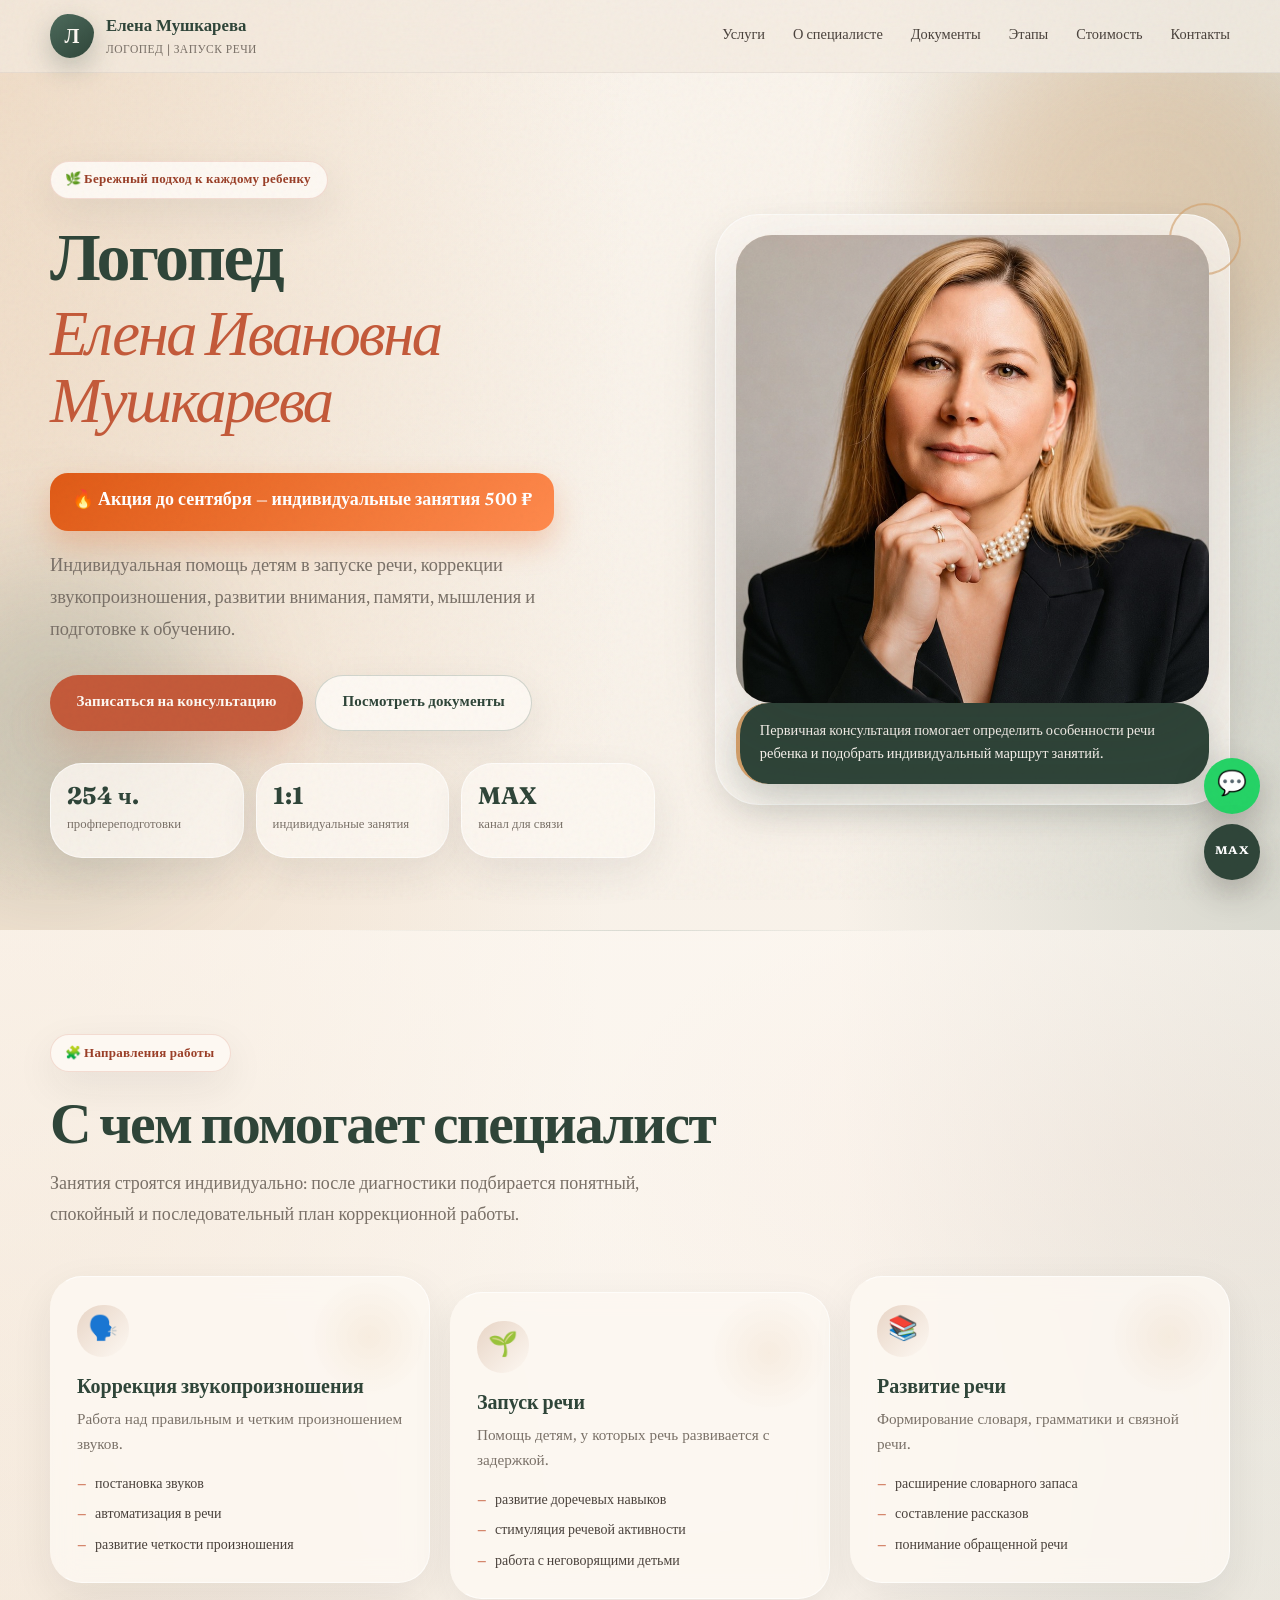
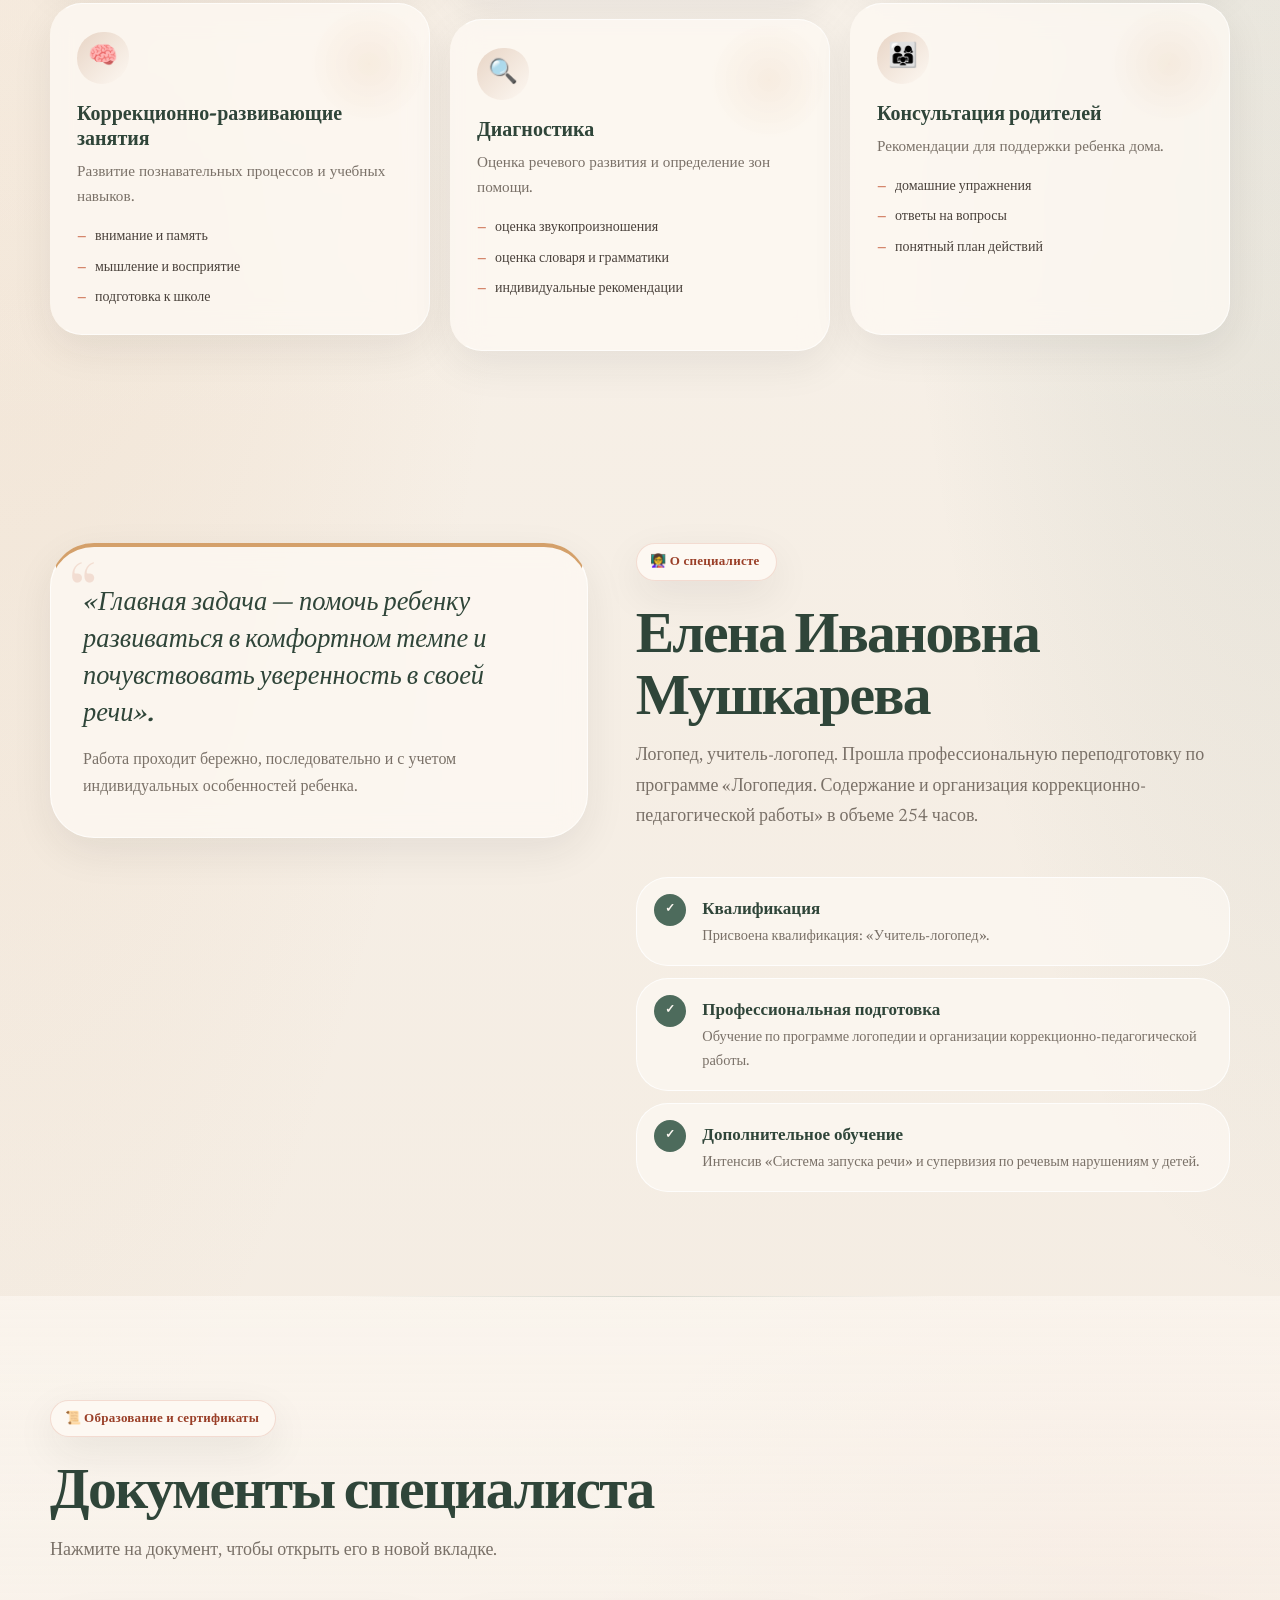
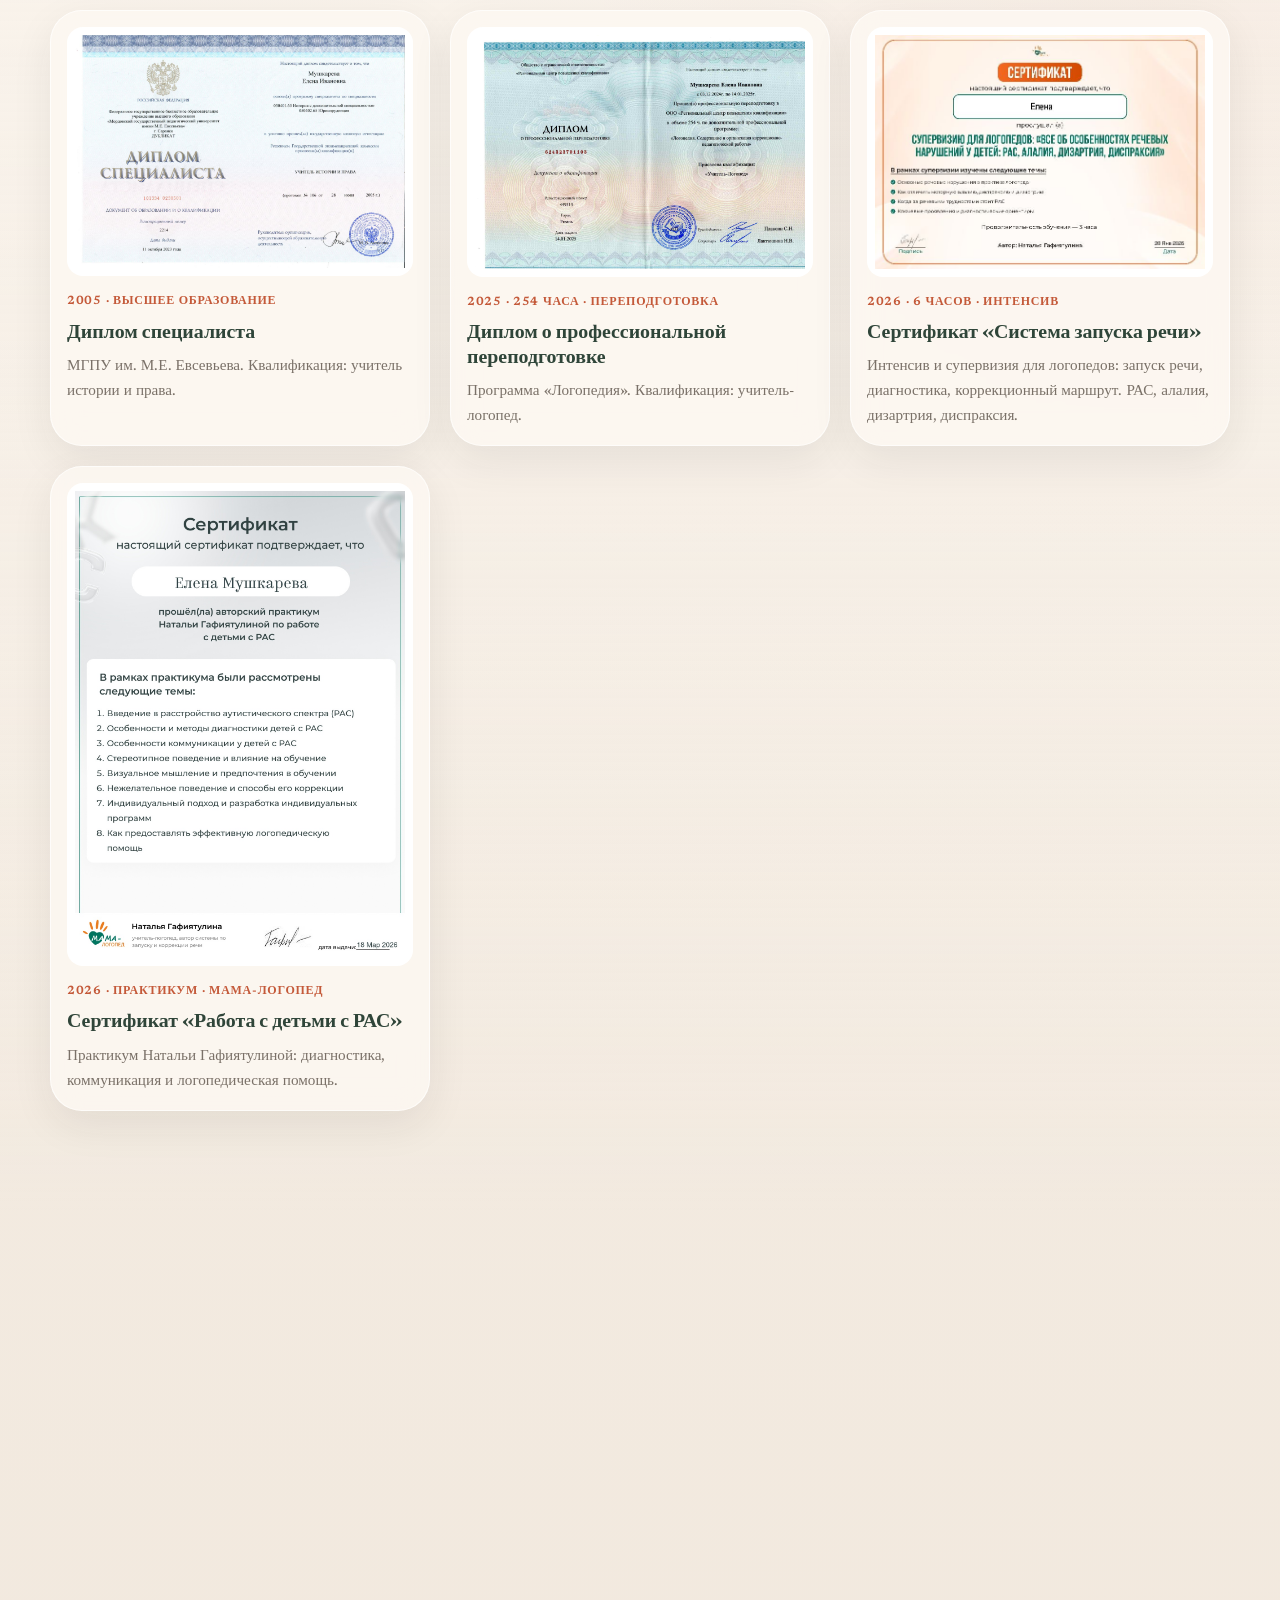
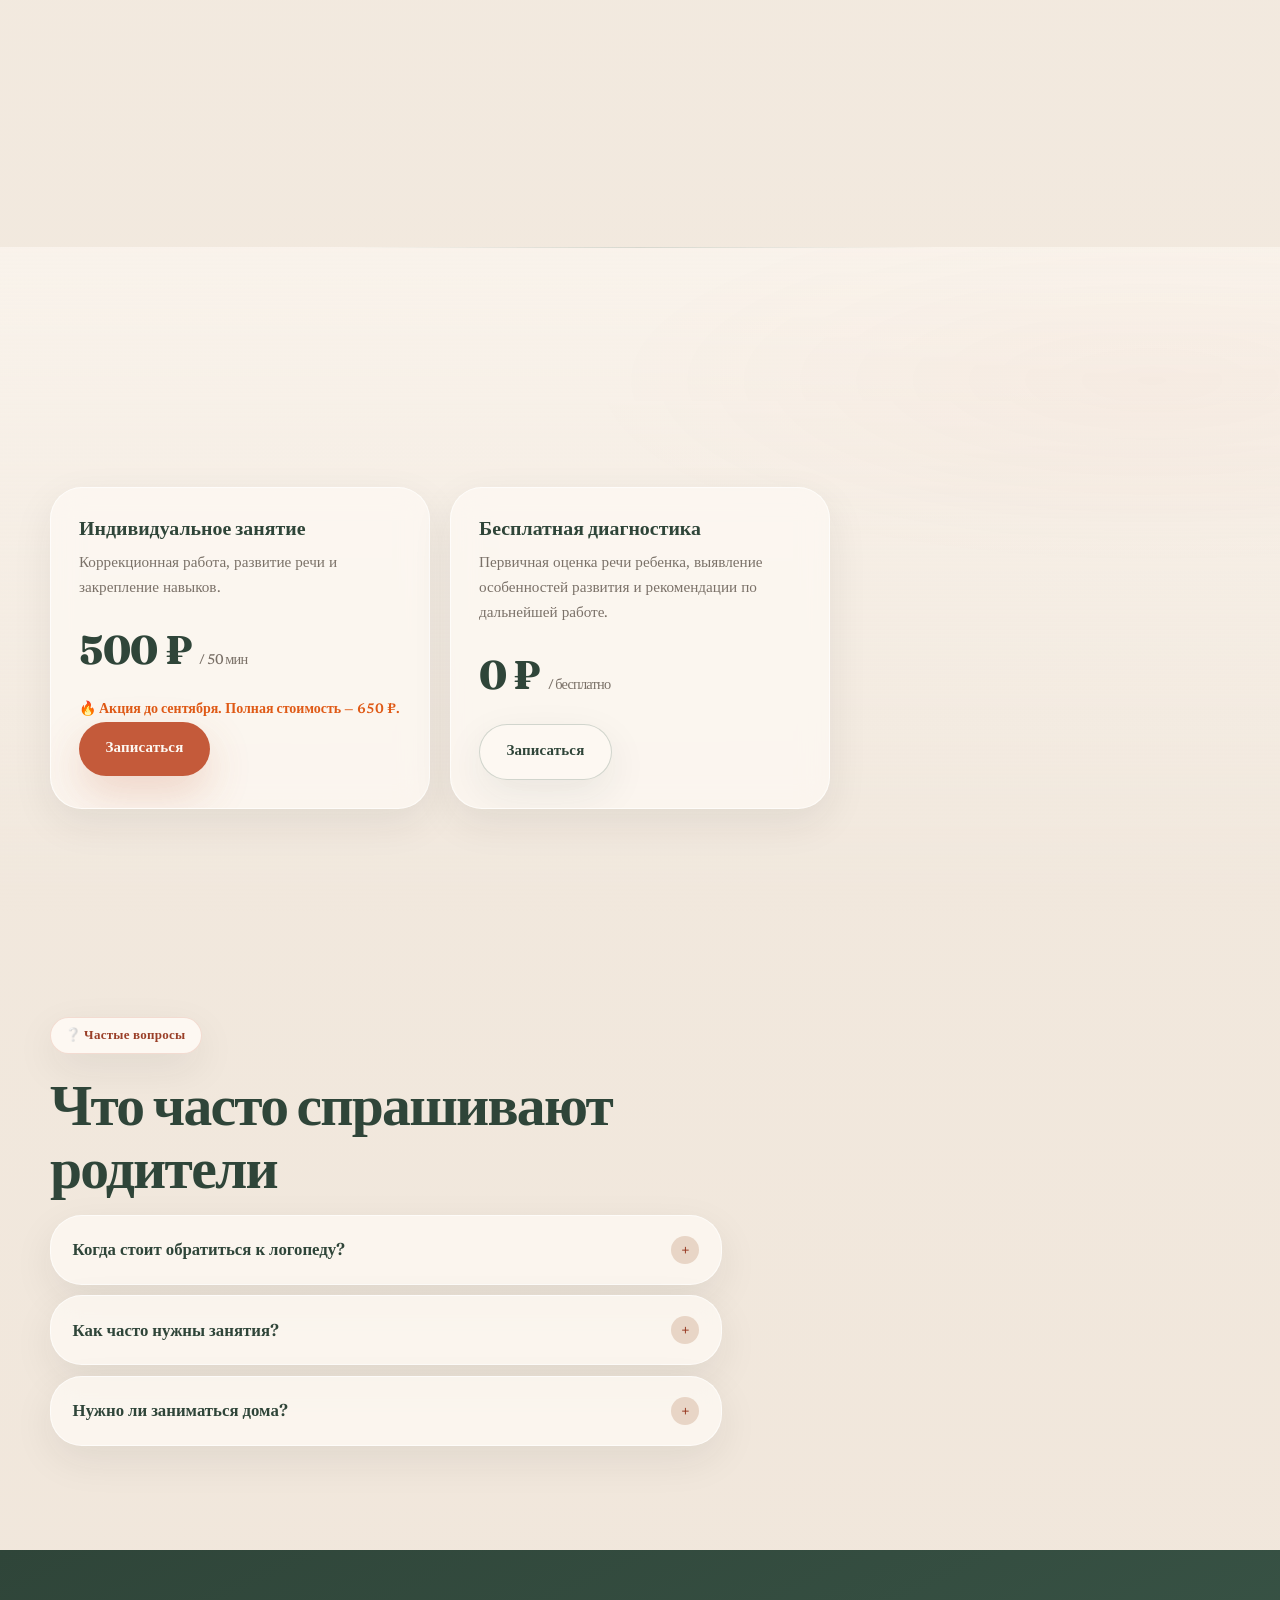
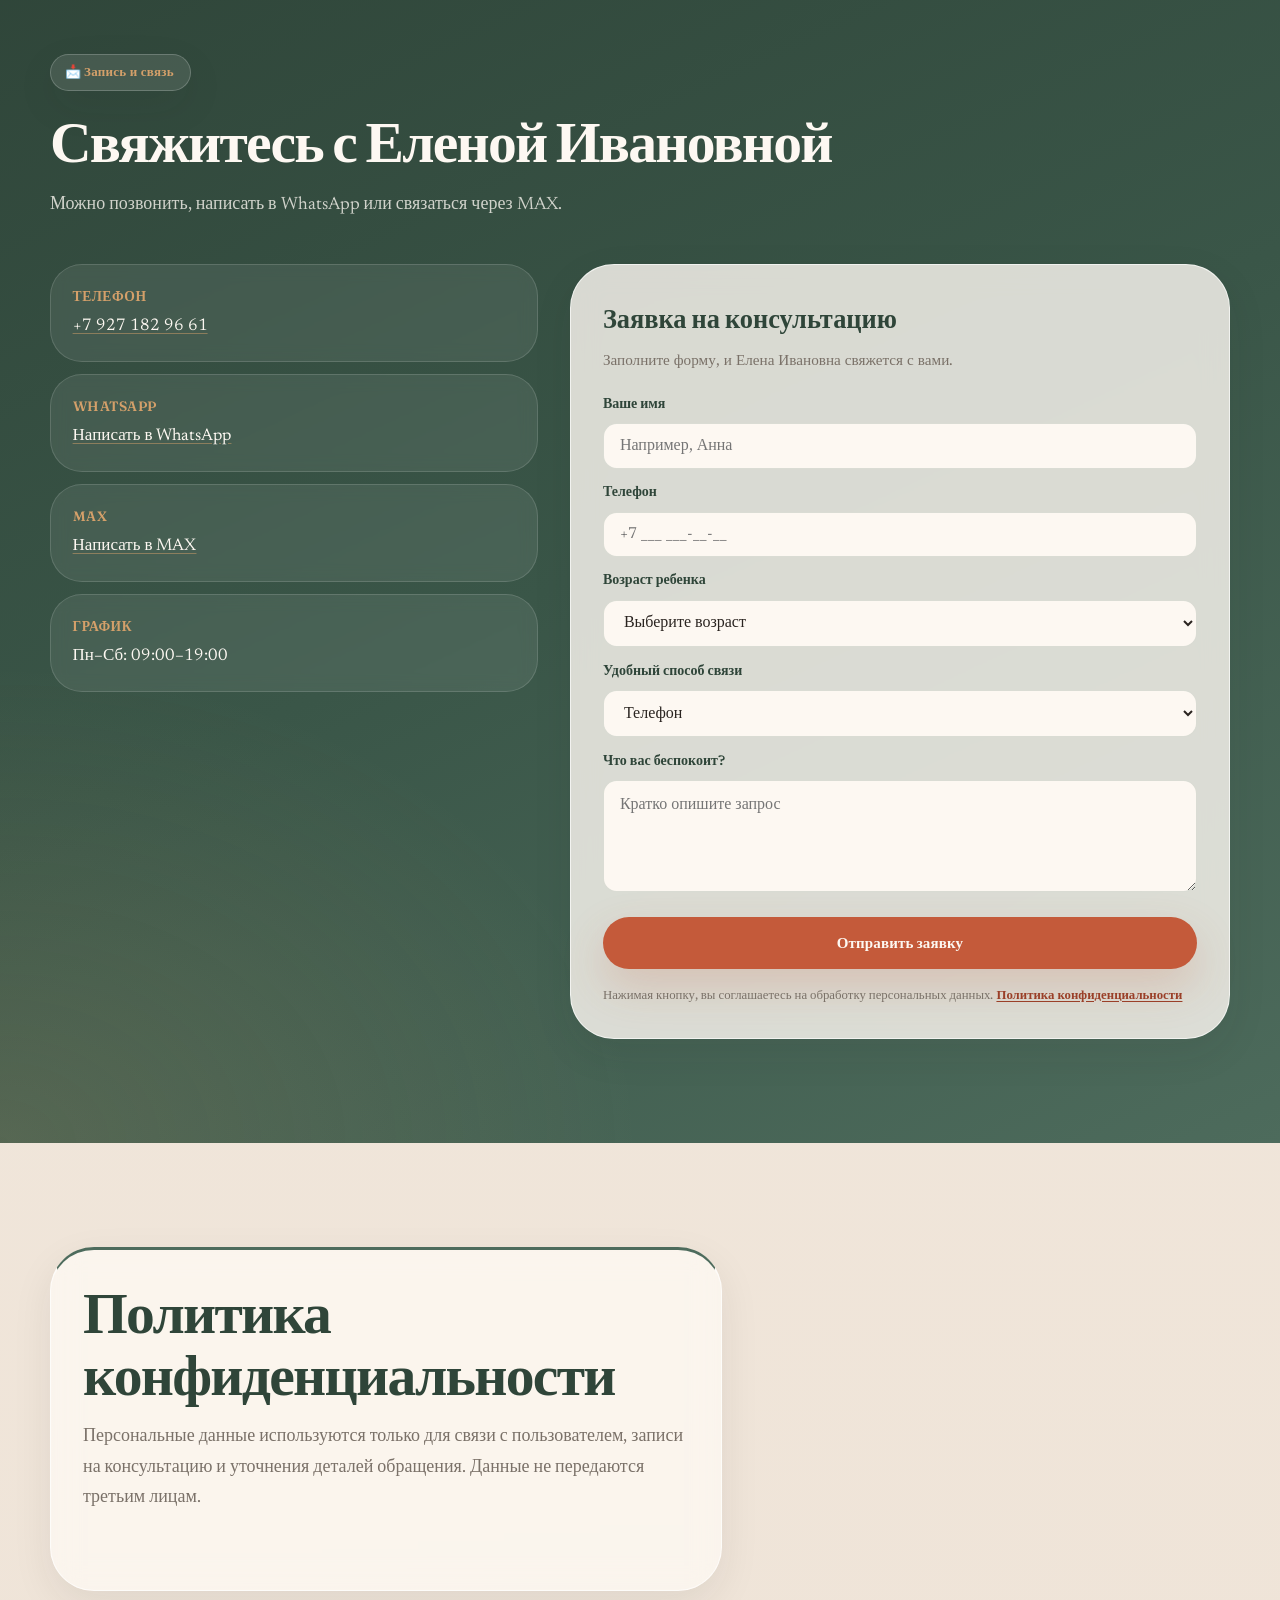
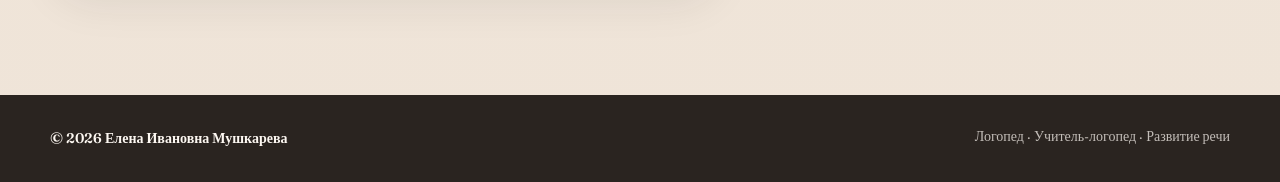
==== index.html @ 44787338 "Исправила ошибку в разделе документы." ====
<!DOCTYPE html>
<html lang="ru">
<head>
  <meta charset="UTF-8">
  <meta name="viewport" content="width=device-width, initial-scale=1.0">

  <title>Елена Ивановна Мушкарева — логопед</title>

  <meta name="description" content="Елена Ивановна Мушкарева — логопед. Запуск речи, коррекция звукопроизношения, диагностика и развитие речи у детей.">
  <meta property="og:title" content="Елена Ивановна Мушкарева — логопед">
  <meta property="og:description" content="Индивидуальные занятия для детей: запуск речи, коррекция звуков, диагностика и развитие речи.">
  <meta property="og:type" content="website">
  <meta property="og:image" content="photo.jpg">
  <link rel="preconnect" href="https://fonts.googleapis.com">
  <link rel="preconnect" href="https://fonts.gstatic.com" crossorigin>
  <link href="https://fonts.googleapis.com/css2?family=Fraunces:ital,opsz,wght@0,9..144,500;0,9..144,700;0,9..144,800;1,9..144,500&family=Newsreader:ital,opsz,wght@0,6..72,400;0,6..72,500;0,6..72,600;1,6..72,400&display=swap" rel="stylesheet">
  <link rel="stylesheet" href="./styles.css">
</head>

<body>
<div class="grain" aria-hidden="true"></div>

<header class="header">
  <div class="container header-inner">
    <a href="#top" class="logo">
      <div class="logo-icon">Л</div>
      <div>
        <span>Елена Мушкарева</span>
        <small>логопед | запуск речи</small>
      </div>
    </a>

    <nav class="nav" id="nav">
      <a href="#services">Услуги</a>
      <a href="#about">О специалисте</a>
      <a href="#documents">Документы</a>
      <a href="#steps">Этапы</a>
      <a href="#prices">Стоимость</a>
      <a href="#contact">Контакты</a>
    </nav>

    <button class="burger" id="burger" type="button" aria-controls="nav" aria-expanded="false" aria-label="Открыть меню">☰</button>
  </div>
</header>

<main id="top">

<section class="hero">
  <div class="hero-blob hero-blob--1" aria-hidden="true"></div>
  <div class="hero-blob hero-blob--2" aria-hidden="true"></div>
  <div class="container hero-grid">
    <div class="reveal">
      <div class="badge">🌿 Бережный подход к каждому ребенку</div>
      <h1>Логопед <span>Елена Ивановна Мушкарева</span></h1>
      <div class="promo-badge">🔥 Акция до сентября — индивидуальные занятия 500 ₽</div>
      <p class="hero-text">
        Индивидуальная помощь детям в запуске речи, коррекции звукопроизношения,
        развитии внимания, памяти, мышления и подготовке к обучению.
      </p>

      <div class="hero-actions">
        <a class="btn btn-primary" href="#contact">Записаться на консультацию</a>
        <a class="btn btn-secondary" href="#documents">Посмотреть документы</a>
      </div>

      <div class="hero-features">
        <div class="hero-feature glass">
          <strong>254 ч.</strong>
          <small>профпереподготовки</small>
        </div>
        <div class="hero-feature glass">
          <strong>1:1</strong>
          <small>индивидуальные занятия</small>
        </div>
        <div class="hero-feature glass">
          <strong>MAX</strong>
          <small>канал для связи</small>
        </div>
      </div>
    </div>

    <div class="hero-photo-card glass reveal">
      <div class="hero-photo">
        <img src="photo.jpg" alt="Елена Ивановна Мушкарева">
      </div>
      <div class="hero-note">
        Первичная консультация помогает определить особенности речи ребенка
        и подобрать индивидуальный маршрут занятий.
      </div>
    </div>
  </div>
</section>

<section class="section soft-section" id="services">
  <div class="container">
    <div class="badge reveal">🧩 Направления работы</div>
    <h2 class="section-title reveal">С чем помогает специалист</h2>
    <p class="section-subtitle reveal">
      Занятия строятся индивидуально: после диагностики подбирается понятный,
      спокойный и последовательный план коррекционной работы.
    </p>

    <div class="cards-grid">
      <article class="card reveal">
        <div class="card-icon">🗣️</div>
        <h3>Коррекция звукопроизношения</h3>
        <p>Работа над правильным и четким произношением звуков.</p>
        <ul>
          <li>постановка звуков</li>
          <li>автоматизация в речи</li>
          <li>развитие четкости произношения</li>
        </ul>
      </article>

      <article class="card reveal">
        <div class="card-icon">🌱</div>
        <h3>Запуск речи</h3>
        <p>Помощь детям, у которых речь развивается с задержкой.</p>
        <ul>
          <li>развитие доречевых навыков</li>
          <li>стимуляция речевой активности</li>
          <li>работа с неговорящими детьми</li>
        </ul>
      </article>

      <article class="card reveal">
        <div class="card-icon">📚</div>
        <h3>Развитие речи</h3>
        <p>Формирование словаря, грамматики и связной речи.</p>
        <ul>
          <li>расширение словарного запаса</li>
          <li>составление рассказов</li>
          <li>понимание обращенной речи</li>
        </ul>
      </article>

      <article class="card reveal">
        <div class="card-icon">🧠</div>
        <h3>Коррекционно-развивающие занятия</h3>
        <p>Развитие познавательных процессов и учебных навыков.</p>
        <ul>
          <li>внимание и память</li>
          <li>мышление и восприятие</li>
          <li>подготовка к школе</li>
        </ul>
      </article>

      <article class="card reveal">
        <div class="card-icon">🔍</div>
        <h3>Диагностика</h3>
        <p>Оценка речевого развития и определение зон помощи.</p>
        <ul>
          <li>оценка звукопроизношения</li>
          <li>оценка словаря и грамматики</li>
          <li>индивидуальные рекомендации</li>
        </ul>
      </article>

      <article class="card reveal">
        <div class="card-icon">👨‍👩‍👧</div>
        <h3>Консультация родителей</h3>
        <p>Рекомендации для поддержки ребенка дома.</p>
        <ul>
          <li>домашние упражнения</li>
          <li>ответы на вопросы</li>
          <li>понятный план действий</li>
        </ul>
      </article>
    </div>
  </div>
</section>

<section class="section" id="about">
  <div class="container about-grid">
    <div class="about-box reveal">
      <p class="quote">
        «Главная задача — помочь ребенку развиваться в комфортном темпе
        и почувствовать уверенность в своей речи».
      </p>
      <p class="quote-text">
        Работа проходит бережно, последовательно и с учетом индивидуальных особенностей ребенка.
      </p>
    </div>

    <div class="reveal">
      <div class="badge">👩‍🏫 О специалисте</div>
      <h2 class="section-title">Елена Ивановна Мушкарева</h2>
      <p class="section-subtitle">
        Логопед, учитель-логопед. Прошла профессиональную
        переподготовку по программе «Логопедия. Содержание и организация
        коррекционно-педагогической работы» в объеме 254 часов.
      </p>

      <div class="about-list">
        <div class="about-item">
          <span>✓</span>
          <div>
            <strong>Квалификация</strong>
            <p>Присвоена квалификация: «Учитель-логопед».</p>
          </div>
        </div>
        <div class="about-item">
          <span>✓</span>
          <div>
            <strong>Профессиональная подготовка</strong>
            <p>Обучение по программе логопедии и организации коррекционно-педагогической работы.</p>
          </div>
        </div>
        <div class="about-item">
          <span>✓</span>
          <div>
            <strong>Дополнительное обучение</strong>
            <p>Интенсив «Система запуска речи» и супервизия по речевым нарушениям у детей.</p>
          </div>
        </div>
      </div>
    </div>
  </div>
</section>

<section class="section soft-section" id="documents">
  <div class="container">
    <div class="badge reveal">📜 Образование и сертификаты</div>
    <h2 class="section-title reveal">Документы специалиста</h2>
    <p class="section-subtitle reveal">Нажмите на документ, чтобы открыть его в новой вкладке.</p>

    <div class="documents-grid">
      <article class="document-card reveal">
        <a class="document-link" href="diplom-teacher.jpg" target="_blank" rel="noopener noreferrer">
          <img src="diplom-teacher.jpg" alt="Диплом специалиста — учитель истории и права">
        </a>
        <div class="doc-meta">2005 · Высшее образование</div>
        <h3>Диплом специалиста</h3>
        <p>МГПУ им. М.Е. Евсевьева. Квалификация: учитель истории и права.</p>
      </article>

      <article class="document-card reveal">
        <a class="document-link" href="diploma.jpg" target="_blank" rel="noopener noreferrer">
          <img src="diploma.jpg" alt="Диплом Елены Ивановны Мушкаревой">
        </a>
        <div class="doc-meta">2025 · 254 часа · Переподготовка</div>
        <h3>Диплом о профессиональной переподготовке</h3>
        <p>Программа «Логопедия». Квалификация: учитель-логопед.</p>
      </article>

      <article class="document-card reveal">
        <a class="document-link" href="cert-speech.jpg" target="_blank" rel="noopener noreferrer">
          <img src="cert-speech.jpg" alt="Сертификат «Система запуска речи» — супервизия для логопедов">
        </a>
        <div class="doc-meta">2026 · 6 часов · Интенсив</div>
        <h3>Сертификат «Система запуска речи»</h3>
        <p>Интенсив и супервизия для логопедов: запуск речи, диагностика, коррекционный маршрут. РАС, алалия, дизартрия, диспраксия.</p>
      </article>

      <article class="document-card reveal">
        <a class="document-link" href="cert-ras.jpg" target="_blank" rel="noopener noreferrer">
          <img src="cert-ras.jpg" alt="Сертификат — работа с детьми с РАС">
        </a>
        <div class="doc-meta">2026 · Практикум · Мама-логопед</div>
        <h3>Сертификат «Работа с детьми с РАС»</h3>
        <p>Практикум Натальи Гафиятулиной: диагностика, коммуникация и логопедическая помощь.</p>
      </article>
    </div>
  </div>
</section>

<section class="section" id="steps">
  <div class="container">
    <div class="badge reveal">🪴 Как проходит работа</div>
    <h2 class="section-title reveal">Понятный путь от диагностики к результату</h2>

    <div class="steps-grid">
      <div class="step reveal">
        <h3>Знакомство</h3>
        <p>Обсуждаем запрос родителей, возраст ребенка, особенности речи и поведения.</p>
      </div>
      <div class="step reveal">
        <h3>Диагностика</h3>
        <p>Оцениваем речь, понимание инструкций, внимание, память и готовность к занятиям.</p>
      </div>
      <div class="step reveal">
        <h3>План занятий</h3>
        <p>Определяем цели, частоту встреч и домашние рекомендации.</p>
      </div>
      <div class="step reveal">
        <h3>Регулярная работа</h3>
        <p>Проводим занятия, отслеживаем динамику и корректируем маршрут.</p>
      </div>
    </div>
  </div>
</section>

<section class="section soft-section" id="prices">
  <div class="container">
    <div class="badge reveal">💛 Форматы занятий</div>
    <h2 class="section-title reveal">Стоимость услуг</h2>

    <div class="price-grid">
      
      <article class="price-card reveal">
        <h3>Индивидуальное занятие</h3>
        <p>Коррекционная работа, развитие речи и закрепление навыков.</p>
        <div class="price">
          500 ₽ <small>/ 50 мин</small>
        </div>
        <p class="price-note">
          🔥 Акция до сентября. Полная стоимость — 650 ₽.
        </p>
        <a href="#contact" class="btn btn-primary">Записаться</a>
      </article>

      <article class="price-card reveal">
        <h3>Бесплатная диагностика</h3>
        <p>
        Первичная оценка речи ребенка, выявление особенностей развития
        и рекомендации по дальнейшей работе.
        </p>
        
        <div class="price">
        0 ₽ <small>/ бесплатно</small>
        </div> 
        <a href="#contact" class="btn btn-secondary">Записаться</a>
      </article>
    </div>
  </div>
</section>

<section class="section">
  <div class="container">
    <div class="badge reveal">❔ Частые вопросы</div>
    <h2 class="section-title reveal">Что часто спрашивают родители</h2>

    <div class="faq-list reveal">
      <div class="faq-item">
        <button class="faq-question" type="button">Когда стоит обратиться к логопеду? <span aria-hidden="true">+</span></button>
        <div class="faq-answer">Если ребенок мало говорит, говорит нечетко, не понимает инструкции или испытывает трудности с подготовкой к школе.</div>
      </div>

      <div class="faq-item">
        <button class="faq-question" type="button">Как часто нужны занятия? <span aria-hidden="true">+</span></button>
        <div class="faq-answer">Обычно занятия проходят 1–2 раза в неделю.</div>
      </div>

      <div class="faq-item">
        <button class="faq-question" type="button">Нужно ли заниматься дома? <span aria-hidden="true">+</span></button>
        <div class="faq-answer">Да, короткие домашние упражнения помогают быстрее закрепить новые навыки.</div>
      </div>
    </div>
  </div>
</section>

<section class="section contact" id="contact">
  <div class="container">
    <div class="badge reveal">📩 Запись и связь</div>
    <h2 class="section-title reveal">Свяжитесь с Еленой Ивановной</h2>
    <p class="section-subtitle reveal">Можно позвонить, написать в WhatsApp или связаться через MAX.</p>

    <div class="contact-grid">
      <div class="contact-info reveal">
        <div class="contact-item">
          <strong>Телефон</strong>
          <a href="tel:+79271829661">+7 927 182 96 61</a>
        </div>
        <div class="contact-item">
          <strong>WhatsApp</strong>
          <a href="https://wa.me/79271829661" target="_blank" rel="noopener noreferrer">Написать в WhatsApp</a>
        </div>
        <div class="contact-item">
          <strong>MAX</strong>
          <a href="https://max.ru/join/FQZoYF7eo2_O9DDhjAGR7_nZ7oFrXzDw9XTCOOCQDtI" target="_blank" rel="noopener noreferrer">Написать в MAX</a>
        </div>
        <div class="contact-item">
          <strong>График</strong>
          <span>Пн–Сб: 09:00–19:00</span>
        </div>
      </div>

      <form
        class="form reveal"
        action="https://formsubmit.co/logoped.elena.site@gmail.com"
        method="POST"
      >
        <input type="hidden" name="_subject" value="Новая заявка с сайта логопеда">
        <input type="hidden" name="_template" value="table">
        <input type="hidden" name="_captcha" value="false">
        <input type="hidden" name="_next" value="thank-you.html">

        <h3>Заявка на консультацию</h3>
        <p>Заполните форму, и Елена Ивановна свяжется с вами.</p>

        <div class="form-grid">
          <div class="field">
            <label for="name">Ваше имя</label>
            <input name="Имя родителя" id="name" type="text" placeholder="Например, Анна" autocomplete="name" required>
          </div>
          <div class="field">
            <label for="phone">Телефон</label>
            <input name="Телефон" id="phone" type="tel" placeholder="+7 ___ ___-__-__" autocomplete="tel" required>
          </div>
          <div class="field">
            <label for="child">Возраст ребенка</label>
            <select name="Возраст ребенка" id="child" required>
              <option value="">Выберите возраст</option>
              <option>2–3 года</option>
              <option>4–5 лет</option>
              <option>6–7 лет</option>
              <option>Младший школьник</option>
            </select>
          </div>
          <div class="field">
            <label for="preferredContact">Удобный способ связи</label>
            <select name="Удобный способ связи" id="preferredContact" required>
              <option value="Телефон">Телефон</option>
              <option value="MAX">MAX</option>
              <option value="SMS">SMS</option>
            </select>
          </div>
          <div class="field">
            <label for="message">Что вас беспокоит?</label>
            <textarea name="Что беспокоит" id="message" placeholder="Кратко опишите запрос"></textarea>
          </div>

          <button class="btn btn-primary" type="submit">Отправить заявку</button>

          <div class="form-note">
            Нажимая кнопку, вы соглашаетесь на обработку персональных данных.
            <a href="#privacy">Политика конфиденциальности</a>
          </div>
        </div>
      </form>
    </div>
  </div>
</section>

<section class="section" id="privacy">
  <div class="container">
    <div class="privacy-box glass reveal">
      <h2 class="section-title">Политика конфиденциальности</h2>
      <p class="section-subtitle">
        Персональные данные используются только для связи с пользователем,
        записи на консультацию и уточнения деталей обращения. Данные не передаются третьим лицам.
      </p>
    </div>
  </div>
</section>

</main>

<footer class="footer">
  <div class="container footer-inner">
    <div>© 2026 Елена Ивановна Мушкарева</div>
    <div>Логопед · Учитель-логопед · Развитие речи</div>
  </div>
</footer>

<div class="floating-buttons">
  <a class="float-btn whatsapp" href="https://wa.me/79271829661" target="_blank" rel="noopener noreferrer" aria-label="Написать в WhatsApp">💬</a>
  <a class="float-btn max" href="https://max.ru/join/FQZoYF7eo2_O9DDhjAGR7_nZ7oFrXzDw9XTCOOCQDtI" target="_blank" rel="noopener noreferrer" aria-label="Написать в MAX">MAX</a>
</div>

<script src="./main.js" defer></script>

</body>
</html>
---- styles.css ----
:root {
  --paper: #f3ebe1;
  --cream: #fdf8f2;
  --ink: #2a2420;
  --ink-soft: #4a423c;
  --muted: #7a7168;
  --clay: #c45a3a;
  --clay-deep: #9a3f28;
  --sage: #4d6b5c;
  --sage-deep: #2f4539;
  --honey: #d4a06a;
  --orange: #df5a16;
  --blush: #e8d5c6;

  --font-display: "Fraunces", "Georgia", serif;
  --font-body: "Newsreader", "Georgia", serif;

  --shadow: 0 28px 80px rgba(42, 36, 32, 0.14);
  --shadow-soft: 0 14px 40px rgba(42, 36, 32, 0.08);
  --shadow-clay: 0 18px 44px rgba(196, 90, 58, 0.22);
  --container: 1180px;
  --ease-out: cubic-bezier(0.22, 1, 0.36, 1);
  --radius-lg: 2rem;
  --radius-xl: 2.75rem;
}

*,
*::before,
*::after {
  box-sizing: border-box;
  margin: 0;
  padding: 0;
}

html {
  scroll-behavior: smooth;
}

body {
  font-family: var(--font-body);
  font-size: 1.0625rem;
  font-weight: 400;
  color: var(--ink);
  line-height: 1.65;
  background-color: var(--paper);
  background-image:
    radial-gradient(ellipse 90% 70% at 0% 0%, rgba(212, 160, 106, 0.28), transparent 55%),
    radial-gradient(ellipse 70% 55% at 100% 8%, rgba(77, 107, 92, 0.2), transparent 50%),
    linear-gradient(175deg, #faf4ec 0%, var(--paper) 45%, #efe4d8 100%);
  overflow-x: hidden;
  -webkit-font-smoothing: antialiased;
}

::selection {
  background: rgba(196, 90, 58, 0.22);
  color: var(--ink);
}

a {
  color: inherit;
  text-decoration: none;
}

img {
  display: block;
  max-width: 100%;
}

.grain {
  pointer-events: none;
  position: fixed;
  inset: 0;
  z-index: 9999;
  opacity: 0.045;
  background-image: url("data:image/svg+xml,%3Csvg viewBox='0 0 256 256' xmlns='http://www.w3.org/2000/svg'%3E%3Cfilter id='n'%3E%3CfeTurbulence type='fractalNoise' baseFrequency='0.85' numOctaves='4' stitchTiles='stitch'/%3E%3C/filter%3E%3Crect width='100%25' height='100%25' filter='url(%23n)'/%3E%3C/svg%3E");
  mix-blend-mode: multiply;
}

.container {
  width: min(100% - 2rem, var(--container));
  margin: 0 auto;
}

.section {
  padding: clamp(4.5rem, 10vw, 6.5rem) 0;
  position: relative;
}

/* ——— Reveal animations ——— */
.reveal {
  opacity: 0;
  transform: translateY(2.25rem) rotate(0.4deg);
  transition:
    opacity 1s var(--ease-out),
    transform 1s var(--ease-out);
}

.reveal.visible {
  opacity: 1;
  transform: translateY(0) rotate(0);
}

.hero-grid > .reveal:first-child { transition-delay: 0.08s; }
.hero-grid > .reveal:last-child { transition-delay: 0.22s; }

/* ——— Typography ——— */
.badge {
  display: inline-flex;
  align-items: center;
  gap: 0.5rem;
  padding: 0.45rem 1rem 0.45rem 0.85rem;
  border-radius: 999px;
  background: var(--cream);
  border: 1px solid rgba(196, 90, 58, 0.18);
  color: var(--clay-deep);
  font-family: var(--font-body);
  font-size: 0.8125rem;
  font-weight: 600;
  letter-spacing: 0.02em;
  margin-bottom: 1.25rem;
  box-shadow: var(--shadow-soft);
}

.section-title {
  font-family: var(--font-display);
  font-size: clamp(2.125rem, 4.5vw, 3.75rem);
  font-weight: 700;
  line-height: 1.08;
  letter-spacing: -0.03em;
  color: var(--sage-deep);
  margin-bottom: 1rem;
  max-width: 18ch;
}

.section-subtitle {
  max-width: 38rem;
  font-size: 1.125rem;
  color: var(--muted);
  margin-bottom: 2.75rem;
  line-height: 1.7;
}

/* ——— Buttons ——— */
.btn {
  display: inline-flex;
  align-items: center;
  justify-content: center;
  min-height: 3.25rem;
  padding: 0.9rem 1.65rem;
  border-radius: 999px;
  border: none;
  cursor: pointer;
  font-family: var(--font-body);
  font-size: 0.9375rem;
  font-weight: 600;
  letter-spacing: 0.01em;
  transition:
    transform 0.35s var(--ease-out),
    box-shadow 0.35s var(--ease-out),
    background 0.35s ease;
}

.btn:hover {
  transform: translateY(-3px);
}

.btn-primary {
  color: var(--cream);
  background: var(--clay);
  box-shadow: var(--shadow-clay);
}

.btn-primary:hover {
  background: var(--clay-deep);
  box-shadow: 0 22px 50px rgba(154, 63, 40, 0.32);
}

.btn-secondary {
  color: var(--sage-deep);
  background: var(--cream);
  border: 1.5px solid rgba(77, 107, 92, 0.25);
  box-shadow: var(--shadow-soft);
}

.btn-secondary:hover {
  border-color: var(--sage);
  background: #fff;
}

/* ——— Surfaces ——— */
.glass,
.card,
.document-card,
.price-card,
.about-box,
.step,
.faq-item,
.form,
.hero-feature,
.hero-photo-card {
  background: rgba(253, 248, 242, 0.82);
  border: 1px solid rgba(255, 255, 255, 0.65);
  box-shadow: var(--shadow-soft);
  backdrop-filter: blur(14px);
}

/* ——— Header ——— */
.header {
  position: sticky;
  top: 0;
  z-index: 100;
  background: rgba(243, 235, 225, 0.72);
  backdrop-filter: blur(16px) saturate(1.2);
  border-bottom: 1px solid rgba(42, 36, 32, 0.06);
  transition: box-shadow 0.4s ease, background 0.4s ease;
}

.header.is-scrolled {
  background: rgba(253, 248, 242, 0.92);
  box-shadow: 0 8px 32px rgba(42, 36, 32, 0.06);
}

.header-inner {
  min-height: 4.5rem;
  display: flex;
  justify-content: space-between;
  align-items: center;
  gap: 1.5rem;
}

.logo {
  display: flex;
  align-items: center;
  gap: 0.75rem;
  font-family: var(--font-display);
  font-weight: 700;
  font-size: 1.05rem;
  color: var(--sage-deep);
  transition: opacity 0.25s ease;
}

.logo:hover {
  opacity: 0.85;
}

.logo-icon {
  width: 2.75rem;
  height: 2.75rem;
  border-radius: 40% 60% 55% 45% / 48% 42% 58% 52%;
  background: linear-gradient(145deg, var(--sage) 0%, var(--sage-deep) 100%);
  color: var(--cream);
  display: grid;
  place-items: center;
  font-family: var(--font-display);
  font-size: 1.25rem;
  font-weight: 800;
  box-shadow: 0 10px 28px rgba(47, 69, 57, 0.28);
  transition: border-radius 0.5s var(--ease-out);
}

.logo:hover .logo-icon {
  border-radius: 55% 45% 42% 58% / 52% 58% 42% 48%;
}

.logo small {
  display: block;
  font-family: var(--font-body);
  color: var(--muted);
  font-weight: 500;
  font-size: 0.72rem;
  letter-spacing: 0.04em;
  text-transform: uppercase;
  margin-top: 0.1rem;
}

.nav {
  display: flex;
  align-items: center;
  gap: 1.75rem;
  font-size: 0.9rem;
  font-weight: 500;
  color: var(--ink-soft);
}

.nav a {
  position: relative;
  padding: 0.25rem 0;
}

.nav a::after {
  content: "";
  position: absolute;
  left: 0;
  bottom: 0;
  width: 100%;
  height: 2px;
  background: var(--clay);
  transform: scaleX(0);
  transform-origin: right;
  transition: transform 0.35s var(--ease-out);
  border-radius: 2px;
}

.nav a:hover {
  color: var(--sage-deep);
}

.nav a:hover::after {
  transform: scaleX(1);
  transform-origin: left;
}

.burger {
  display: none;
  width: 2.75rem;
  height: 2.75rem;
  border-radius: 50%;
  border: 1.5px solid rgba(77, 107, 92, 0.2);
  background: var(--cream);
  font-size: 1.25rem;
  color: var(--sage-deep);
  cursor: pointer;
  box-shadow: var(--shadow-soft);
  transition: transform 0.25s ease;
}

.burger:hover {
  transform: scale(1.05);
}

/* ——— Hero ——— */
.hero {
  padding: clamp(3.5rem, 8vw, 5.5rem) 0 clamp(3rem, 6vw, 4.5rem);
  overflow: hidden;
  position: relative;
}

.hero-blob {
  position: absolute;
  border-radius: 50%;
  filter: blur(60px);
  pointer-events: none;
  animation: blobFloat 14s ease-in-out infinite;
}

.hero-blob--1 {
  width: min(420px, 55vw);
  height: min(420px, 55vw);
  top: -8%;
  right: -6%;
  background: rgba(212, 160, 106, 0.35);
}

.hero-blob--2 {
  width: min(320px, 45vw);
  height: min(320px, 45vw);
  bottom: 5%;
  left: -8%;
  background: rgba(77, 107, 92, 0.22);
  animation-delay: -5s;
}

@keyframes blobFloat {
  0%, 100% { transform: translate(0, 0) scale(1); }
  50% { transform: translate(12px, -18px) scale(1.04); }
}

.hero-grid {
  display: grid;
  grid-template-columns: 1.08fr 0.92fr;
  gap: clamp(2rem, 5vw, 3.75rem);
  align-items: center;
  position: relative;
  z-index: 1;
}

.hero h1 {
  font-family: var(--font-display);
  font-size: clamp(2.5rem, 5.5vw, 4.25rem);
  font-weight: 800;
  line-height: 1.06;
  letter-spacing: -0.035em;
  color: var(--sage-deep);
  margin-bottom: 1.25rem;
}

.hero h1 span {
  display: block;
  margin-top: 0.15em;
  font-style: italic;
  font-weight: 500;
  color: var(--clay);
  font-size: 0.92em;
}

.promo-badge {
  margin-top: 20px;
  margin-bottom: 1.25rem;
  display: inline-block;
  padding: 14px 22px;
  border-radius: 18px;
  background: linear-gradient(135deg, #df5a16, #ff8a4d);
  color: #fff;
  font-weight: 700;
  font-size: 18px;
  box-shadow: 0 14px 30px rgba(223, 90, 22, 0.25);
}

.hero-text {
  max-width: 34rem;
  font-size: 1.15rem;
  color: var(--muted);
  margin-bottom: 1.75rem;
  line-height: 1.75;
}

.hero-actions {
  display: flex;
  flex-wrap: wrap;
  gap: 0.75rem;
  margin-bottom: 2rem;
}

.hero-features {
  display: grid;
  grid-template-columns: repeat(3, 1fr);
  gap: 0.75rem;
}

.hero-feature {
  padding: 1.15rem 1rem;
  border-radius: var(--radius-lg);
  transition: transform 0.4s var(--ease-out), box-shadow 0.4s ease;
}

.hero-feature:hover {
  transform: translateY(-4px);
  box-shadow: var(--shadow);
}

.hero-feature strong {
  display: block;
  font-family: var(--font-display);
  font-size: 1.5rem;
  font-weight: 700;
  color: var(--sage-deep);
  line-height: 1.2;
}

.hero-feature small {
  color: var(--muted);
  font-size: 0.8rem;
  line-height: 1.4;
}

.hero-photo-card {
  position: relative;
  padding: 1.25rem;
  border-radius: var(--radius-xl);
  transform: rotate(1.5deg);
  transition: transform 0.6s var(--ease-out);
}

.hero-photo-card:hover {
  transform: rotate(0deg) translateY(-6px);
}

.hero-photo-card::before {
  content: "";
  position: absolute;
  inset: -12px -12px auto auto;
  width: 72px;
  height: 72px;
  border: 2px solid var(--honey);
  border-radius: 50%;
  opacity: 0.6;
}

.hero-photo {
  height: clamp(22rem, 52vh, 34rem);
  border-radius: calc(var(--radius-xl) - 0.5rem);
  overflow: hidden;
  background: var(--blush);
  box-shadow: var(--shadow);
  position: relative;
}

.hero-photo::after {
  content: "";
  position: absolute;
  inset: 0;
  background: linear-gradient(180deg, transparent 55%, rgba(47, 69, 57, 0.15) 100%);
  pointer-events: none;
}

.hero-photo img {
  width: 100%;
  height: 100%;
  object-fit: cover;
  transition: transform 0.8s var(--ease-out);
}

.hero-photo-card:hover .hero-photo img {
  transform: scale(1.03);
}

.hero-note {
  background: var(--sage-deep);
  color: var(--cream);
  padding: 1.15rem 1.25rem;
  border-radius: var(--radius-lg);
  font-size: 0.9rem;
  line-height: 1.55;
  border-left: 4px solid var(--honey);
  box-shadow: 0 16px 40px rgba(47, 69, 57, 0.25);
}

/* ——— Soft sections ——— */
.soft-section {
  background:
    linear-gradient(180deg, rgba(253, 248, 242, 0.65) 0%, transparent 100%),
    radial-gradient(ellipse 80% 50% at 90% 20%, rgba(196, 90, 58, 0.08), transparent 55%);
}

.soft-section::before {
  content: "";
  position: absolute;
  top: 0;
  left: 50%;
  transform: translateX(-50%);
  width: min(90%, 600px);
  height: 1px;
  background: linear-gradient(90deg, transparent, rgba(77, 107, 92, 0.2), transparent);
}

/* ——— Cards grid ——— */
.cards-grid,
.documents-grid,
.price-grid {
  display: grid;
  grid-template-columns: repeat(3, 1fr);
  gap: 1.25rem;
}

.card {
  border-radius: var(--radius-lg);
  padding: 1.75rem 1.5rem 1.5rem;
  transition:
    transform 0.45s var(--ease-out),
    box-shadow 0.45s ease,
    border-color 0.35s ease;
  border-left: 3px solid transparent;
  position: relative;
  overflow: hidden;
}

.card::before {
  content: "";
  position: absolute;
  top: 0;
  right: 0;
  width: 120px;
  height: 120px;
  background: radial-gradient(circle, rgba(212, 160, 106, 0.12), transparent 70%);
  pointer-events: none;
}

.card:hover,
.document-card:hover,
.price-card:hover {
  transform: translateY(-6px);
  box-shadow: var(--shadow);
  border-left-color: var(--clay);
}

.cards-grid .card:nth-child(2),
.cards-grid .card:nth-child(5) {
  transform: translateY(1rem);
}

.cards-grid .card:nth-child(2):hover,
.cards-grid .card:nth-child(5):hover {
  transform: translateY(calc(1rem - 6px));
}

.card-icon {
  width: 3.25rem;
  height: 3.25rem;
  border-radius: 50% 45% 52% 48%;
  background: linear-gradient(135deg, var(--blush), var(--cream));
  display: grid;
  place-items: center;
  font-size: 1.5rem;
  margin-bottom: 1rem;
}

.card h3,
.document-card h3,
.price-card h3,
.step h3 {
  font-family: var(--font-display);
  color: var(--sage-deep);
  line-height: 1.25;
  margin-bottom: 0.65rem;
  font-weight: 700;
}

.card h3 {
  font-size: 1.25rem;
}

.card p,
.document-card p,
.price-card p:not(.price-note),
.step p {
  color: var(--muted);
  font-size: 0.95rem;
}

.card ul {
  list-style: none;
  display: grid;
  gap: 0.45rem;
  margin-top: 1rem;
  font-size: 0.875rem;
  color: var(--ink-soft);
}

.card li::before {
  content: "—";
  color: var(--clay);
  font-weight: 600;
  margin-right: 0.5rem;
}

/* ——— About ——— */
.about-grid {
  display: grid;
  grid-template-columns: 0.95fr 1.05fr;
  gap: clamp(2rem, 4vw, 3rem);
  align-items: start;
}

.about-box {
  border-radius: var(--radius-xl);
  padding: 2.25rem 2rem;
  position: relative;
  transform: rotate(-0.8deg);
  border-top: 4px solid var(--honey);
}

.about-box::after {
  content: "\201C";
  position: absolute;
  top: 0.5rem;
  left: 1.25rem;
  font-family: var(--font-display);
  font-size: 5rem;
  line-height: 1;
  color: var(--clay);
  opacity: 0.15;
  pointer-events: none;
}

.quote {
  font-family: var(--font-display);
  font-size: clamp(1.35rem, 2.5vw, 1.65rem);
  font-style: italic;
  font-weight: 500;
  line-height: 1.4;
  color: var(--sage-deep);
  margin-bottom: 1rem;
  position: relative;
  z-index: 1;
}

.quote-text {
  color: var(--muted);
  font-size: 1rem;
  line-height: 1.7;
}

.about-list {
  display: grid;
  gap: 0.75rem;
  margin-top: 1.5rem;
}

.about-item {
  display: flex;
  gap: 1rem;
  align-items: flex-start;
  padding: 1rem 1.1rem;
  border-radius: var(--radius-lg);
  background: rgba(253, 248, 242, 0.7);
  border: 1px solid rgba(255, 255, 255, 0.8);
  transition: transform 0.35s var(--ease-out), box-shadow 0.35s ease;
}

.about-item:hover {
  transform: translateX(6px);
  box-shadow: var(--shadow-soft);
}

.about-item span {
  width: 2rem;
  height: 2rem;
  border-radius: 50%;
  background: var(--sage);
  color: var(--cream);
  display: grid;
  place-items: center;
  flex-shrink: 0;
  font-size: 0.75rem;
  font-weight: 700;
}

.about-item strong {
  font-family: var(--font-display);
  font-weight: 700;
  color: var(--sage-deep);
  display: block;
  margin-bottom: 0.2rem;
}

.about-item p {
  font-size: 0.9rem;
  color: var(--muted);
}

/* ——— Documents ——— */
.document-card {
  border-radius: var(--radius-lg);
  padding: 1rem;
  transition: transform 0.4s var(--ease-out), box-shadow 0.4s ease;
}

.document-link {
  display: block;
  overflow: hidden;
  border-radius: 1rem;
  background: white;
  margin-bottom: 1rem;
  position: relative;
  cursor: zoom-in;
}

.document-link::before {
  content: "Открыть";
  position: absolute;
  left: 50%;
  top: 50%;
  transform: translate(-50%, -50%) scale(0.9);
  background: var(--sage-deep);
  color: var(--cream);
  padding: 0.5rem 1rem;
  border-radius: 999px;
  font-family: var(--font-body);
  font-size: 0.8rem;
  font-weight: 600;
  opacity: 0;
  z-index: 2;
  transition: 0.35s var(--ease-out);
  white-space: nowrap;
}

.document-link::after {
  content: "";
  position: absolute;
  inset: 0;
  background: rgba(47, 69, 57, 0.35);
  opacity: 0;
  transition: opacity 0.35s ease;
}

.document-link img {
  width: 100%;
  height: auto;
  object-fit: contain;
  background: white;
  padding: 0.5rem;
  transition: transform 0.6s var(--ease-out);
}

.document-link:hover img {
  transform: scale(1.05);
}

.document-link:hover::before,
.document-link:hover::after {
  opacity: 1;
}

.document-link:hover::before {
  transform: translate(-50%, -50%) scale(1);
}

.doc-meta {
  font-size: 0.75rem;
  font-weight: 600;
  letter-spacing: 0.06em;
  text-transform: uppercase;
  color: var(--clay);
  margin-bottom: 0.4rem;
}

/* ——— Steps ——— */
.steps-grid {
  display: grid;
  grid-template-columns: repeat(4, 1fr);
  gap: 1rem;
  counter-reset: step;
}

.step {
  border-radius: var(--radius-lg);
  padding: 1.5rem 1.25rem;
  min-height: 12rem;
  position: relative;
  transition: transform 0.4s var(--ease-out);
}

.step:nth-child(even) {
  margin-top: 1.5rem;
}

.step:hover {
  transform: translateY(-4px);
  box-shadow: var(--shadow);
}

.step::before {
  counter-increment: step;
  content: counter(step, decimal-leading-zero);
  font-family: var(--font-display);
  font-size: 2rem;
  font-weight: 800;
  color: var(--clay);
  opacity: 0.35;
  display: block;
  margin-bottom: 0.75rem;
  line-height: 1;
}

.step h3 {
  font-size: 1.1rem;
}

/* ——— Pricing ——— */
.price-card {
  border-radius: var(--radius-lg);
  padding: 1.75rem;
  position: relative;
  overflow: hidden;
  transition: transform 0.4s var(--ease-out), box-shadow 0.4s ease;
}

.price-card.popular {
  border: 2px solid rgba(196, 90, 58, 0.35);
  background: linear-gradient(165deg, rgba(253, 248, 242, 0.95), rgba(232, 213, 198, 0.4));
  transform: scale(1.02);
}

.popular-label {
  position: absolute;
  top: 1.25rem;
  right: -2.5rem;
  background: var(--clay);
  color: var(--cream);
  padding: 0.35rem 2.75rem;
  transform: rotate(32deg);
  font-size: 0.7rem;
  font-weight: 700;
  letter-spacing: 0.08em;
  text-transform: uppercase;
}

.price {
  font-family: var(--font-display);
  font-size: 2.5rem;
  font-weight: 800;
  color: var(--sage-deep);
  margin: 1rem 0;
  letter-spacing: -0.02em;
}

.price small {
  font-family: var(--font-body);
  font-size: 0.9rem;
  color: var(--muted);
  font-weight: 500;
}

.price-note {
  margin-top: 12px;
  font-size: 14px;
  color: var(--orange);
  font-weight: 600;
}

/* ——— FAQ ——— */
.faq-list {
  display: grid;
  gap: 0.65rem;
  max-width: 42rem;
}

.faq-item {
  border-radius: var(--radius-lg);
  overflow: hidden;
  transition: box-shadow 0.35s ease;
}

.faq-item.active {
  box-shadow: var(--shadow-soft);
  border-color: rgba(196, 90, 58, 0.2);
}

.faq-question {
  width: 100%;
  padding: 1.25rem 1.35rem;
  border: none;
  background: transparent;
  cursor: pointer;
  text-align: left;
  display: flex;
  justify-content: space-between;
  align-items: center;
  gap: 1rem;
  font-family: var(--font-display);
  font-weight: 600;
  font-size: 1.05rem;
  color: var(--sage-deep);
  transition: color 0.25s ease;
}

.faq-question:hover {
  color: var(--clay);
}

.faq-question span {
  flex-shrink: 0;
  width: 1.75rem;
  height: 1.75rem;
  border-radius: 50%;
  background: var(--blush);
  display: grid;
  place-items: center;
  font-family: var(--font-body);
  font-size: 1.1rem;
  color: var(--clay-deep);
  transition: transform 0.35s var(--ease-out), background 0.35s ease;
}

.faq-item.active .faq-question span {
  transform: rotate(45deg);
  background: var(--clay);
  color: var(--cream);
}

.faq-item .faq-answer {
  display: block;
  max-height: 0;
  overflow: hidden;
  opacity: 0;
  padding: 0 1.35rem;
  transition:
    max-height 0.45s var(--ease-out),
    opacity 0.35s ease,
    padding 0.45s var(--ease-out);
}

.faq-item.active .faq-answer {
  max-height: 12rem;
  opacity: 1;
  padding-bottom: 1.25rem;
}

/* ——— Contact ——— */
.contact {
  background:
    radial-gradient(ellipse 100% 80% at 0% 100%, rgba(212, 160, 106, 0.15), transparent 50%),
    linear-gradient(155deg, var(--sage-deep) 0%, #3a5648 50%, var(--sage) 100%);
  color: var(--cream);
}

.contact .badge {
  background: rgba(255, 255, 255, 0.1);
  border-color: rgba(255, 255, 255, 0.2);
  color: var(--honey);
}

.contact .section-title {
  color: var(--cream);
  max-width: none;
}

.contact .section-subtitle {
  color: rgba(253, 248, 242, 0.78);
}

.contact-grid {
  display: grid;
  grid-template-columns: 0.85fr 1.15fr;
  gap: 2rem;
  align-items: start;
}

.contact-info {
  display: grid;
  gap: 0.75rem;
}

.contact-item {
  background: rgba(255, 255, 255, 0.08);
  border: 1px solid rgba(255, 255, 255, 0.14);
  border-radius: var(--radius-lg);
  padding: 1.25rem 1.35rem;
  backdrop-filter: blur(8px);
  transition: background 0.3s ease, transform 0.3s var(--ease-out);
}

.contact-item:hover {
  background: rgba(255, 255, 255, 0.12);
  transform: translateX(4px);
}

.contact-item strong {
  display: block;
  font-family: var(--font-display);
  font-size: 0.85rem;
  font-weight: 600;
  letter-spacing: 0.04em;
  text-transform: uppercase;
  color: var(--honey);
  margin-bottom: 0.35rem;
}

.contact-item a {
  text-decoration: underline;
  text-underline-offset: 3px;
  text-decoration-color: rgba(212, 160, 106, 0.5);
  transition: text-decoration-color 0.25s ease;
}

.contact-item a:hover {
  text-decoration-color: var(--honey);
}

.form {
  color: var(--ink);
  border-radius: var(--radius-xl);
  padding: 2rem;
}

.form h3 {
  font-family: var(--font-display);
  color: var(--sage-deep);
  font-size: 1.65rem;
  font-weight: 700;
  margin-bottom: 0.5rem;
}

.form p {
  color: var(--muted);
  margin-bottom: 1.25rem;
  font-size: 0.95rem;
}

.form-grid {
  display: grid;
  gap: 0.85rem;
}

.field label {
  display: block;
  margin-bottom: 0.4rem;
  font-weight: 600;
  font-size: 0.875rem;
  color: var(--sage-deep);
}

.field input,
.field textarea,
.field select {
  width: 100%;
  border: 1.5px solid rgba(77, 107, 92, 0.2);
  border-radius: 0.85rem;
  padding: 0.85rem 1rem;
  outline: none;
  background: var(--cream);
  color: var(--ink);
  font-family: var(--font-body);
  font-size: 1rem;
  transition: border-color 0.25s ease, box-shadow 0.25s ease;
}

.field input:focus,
.field textarea:focus,
.field select:focus {
  border-color: var(--clay);
  box-shadow: 0 0 0 3px rgba(196, 90, 58, 0.12);
}

textarea {
  min-height: 7rem;
  resize: vertical;
}

.form-success {
  color: var(--sage-deep);
  font-weight: 600;
  font-size: 1rem;
  margin-bottom: 0;
  padding: 0.75rem 0;
}

.form-note {
  font-size: 0.8rem;
  color: var(--muted);
  margin-top: 0.25rem;
  line-height: 1.5;
}

.form-note a {
  color: var(--clay-deep);
  font-weight: 600;
  text-decoration: underline;
  text-underline-offset: 2px;
}

.privacy-box {
  max-width: 42rem;
  padding: 2rem;
  border-radius: var(--radius-xl);
  border-top: 3px solid var(--sage);
}

.thank-you-page {
  min-height: calc(100vh - 12rem);
  display: flex;
  align-items: center;
  padding: 4rem 0 5rem;
}

.thank-you-card {
  max-width: 36rem;
  margin: 0 auto;
  padding: 2.5rem 2rem;
  border-radius: var(--radius-xl);
  text-align: center;
}

.thank-you-title {
  font-family: var(--font-display);
  font-size: clamp(1.75rem, 4vw, 2.35rem);
  font-weight: 800;
  color: var(--sage-deep);
  line-height: 1.15;
  margin: 1rem 0 1rem;
}

.thank-you-text {
  font-size: 1.125rem;
  color: var(--muted);
  line-height: 1.7;
  margin-bottom: 1.75rem;
}

.thank-you-actions {
  display: flex;
  flex-wrap: wrap;
  gap: 0.75rem;
  justify-content: center;
}

/* ——— Footer ——— */
.footer {
  padding: 2rem 0;
  background: var(--ink);
  color: rgba(253, 248, 242, 0.72);
  font-size: 0.875rem;
}

.footer-inner {
  display: flex;
  justify-content: space-between;
  gap: 1.25rem;
  flex-wrap: wrap;
}

.footer-inner > div:first-child {
  font-family: var(--font-display);
  font-weight: 600;
  color: var(--cream);
}

/* ——— Floating buttons ——— */
.floating-buttons {
  position: fixed;
  right: 1.25rem;
  bottom: 1.25rem;
  z-index: 90;
  display: flex;
  flex-direction: column;
  gap: 0.65rem;
}

.float-btn {
  width: 3.5rem;
  height: 3.5rem;
  border-radius: 50%;
  display: grid;
  place-items: center;
  color: white;
  font-weight: 700;
  box-shadow: 0 12px 32px rgba(42, 36, 32, 0.28);
  transition: transform 0.35s var(--ease-out), box-shadow 0.35s ease;
}

.float-btn:hover {
  transform: scale(1.08) translateY(-2px);
  box-shadow: 0 18px 40px rgba(42, 36, 32, 0.32);
}

.float-btn.whatsapp {
  background: #25d366;
  font-size: 1.5rem;
}

.float-btn.max {
  background: var(--sage-deep);
  font-family: var(--font-body);
  font-size: 0.7rem;
  letter-spacing: 0.04em;
}

/* ——— Responsive ——— */
@media (max-width: 980px) {
  .hero-grid,
  .about-grid,
  .contact-grid {
    grid-template-columns: 1fr;
  }

  .hero-photo-card {
    transform: none;
    max-width: 28rem;
    margin: 0 auto;
  }

  .cards-grid,
  .documents-grid,
  .price-grid {
    grid-template-columns: repeat(2, 1fr);
  }

  .cards-grid .card:nth-child(2),
  .cards-grid .card:nth-child(5) {
    transform: none;
  }

  .steps-grid {
    grid-template-columns: repeat(2, 1fr);
  }

  .step:nth-child(even) {
    margin-top: 0;
  }
}

@media (max-width: 760px) {
  .section {
    padding: 3.5rem 0;
  }

  .nav {
    position: fixed;
    top: 4.5rem;
    left: 1rem;
    right: 1rem;
    display: none;
    flex-direction: column;
    align-items: stretch;
    gap: 0.25rem;
    background: var(--cream);
    border-radius: var(--radius-lg);
    padding: 1rem;
    box-shadow: var(--shadow);
    border: 1px solid rgba(42, 36, 32, 0.06);
  }

  .nav a {
    padding: 0.65rem 0.75rem;
    border-radius: 0.5rem;
  }

  .nav a:hover {
    background: var(--blush);
  }

  .nav.active {
    display: flex;
  }

  .burger {
    display: grid;
    place-items: center;
  }

  .hero-features,
  .cards-grid,
  .documents-grid,
  .price-grid,
  .steps-grid {
    grid-template-columns: 1fr;
  }

  .hero-photo {
    height: 22rem;
  }

  .about-box {
    transform: none;
  }

  .price-card.popular {
    transform: none;
  }

  .promo-badge {
    font-size: 15px;
    padding: 12px 16px;
    line-height: 1.4;
  }

  .price-note {
    font-size: 13px;
    line-height: 1.45;
  }

  .section-title {
    max-width: none;
  }
}

@media (prefers-reduced-motion: reduce) {
  *,
  *::before,
  *::after {
    animation-duration: 0.01ms !important;
    animation-iteration-count: 1 !important;
    transition-duration: 0.01ms !important;
  }

  .reveal {
    opacity: 1;
    transform: none;
  }
}
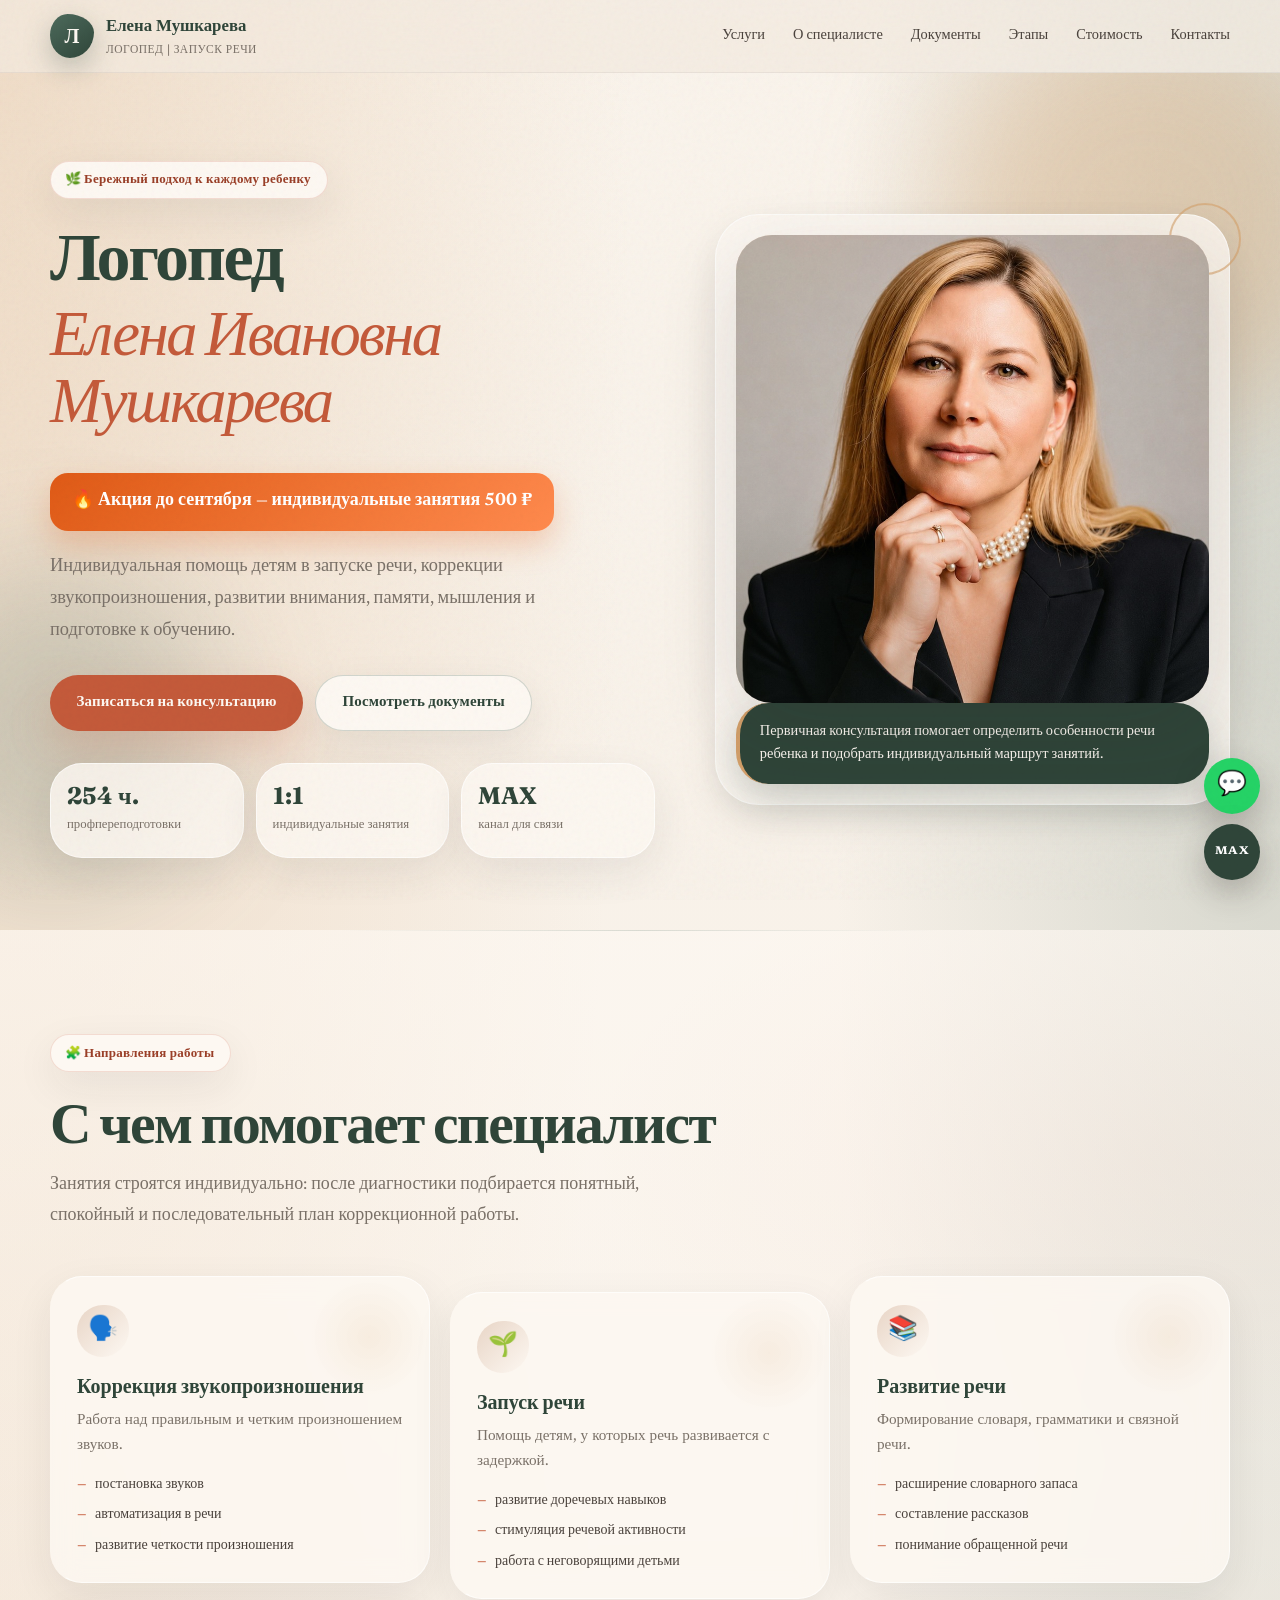
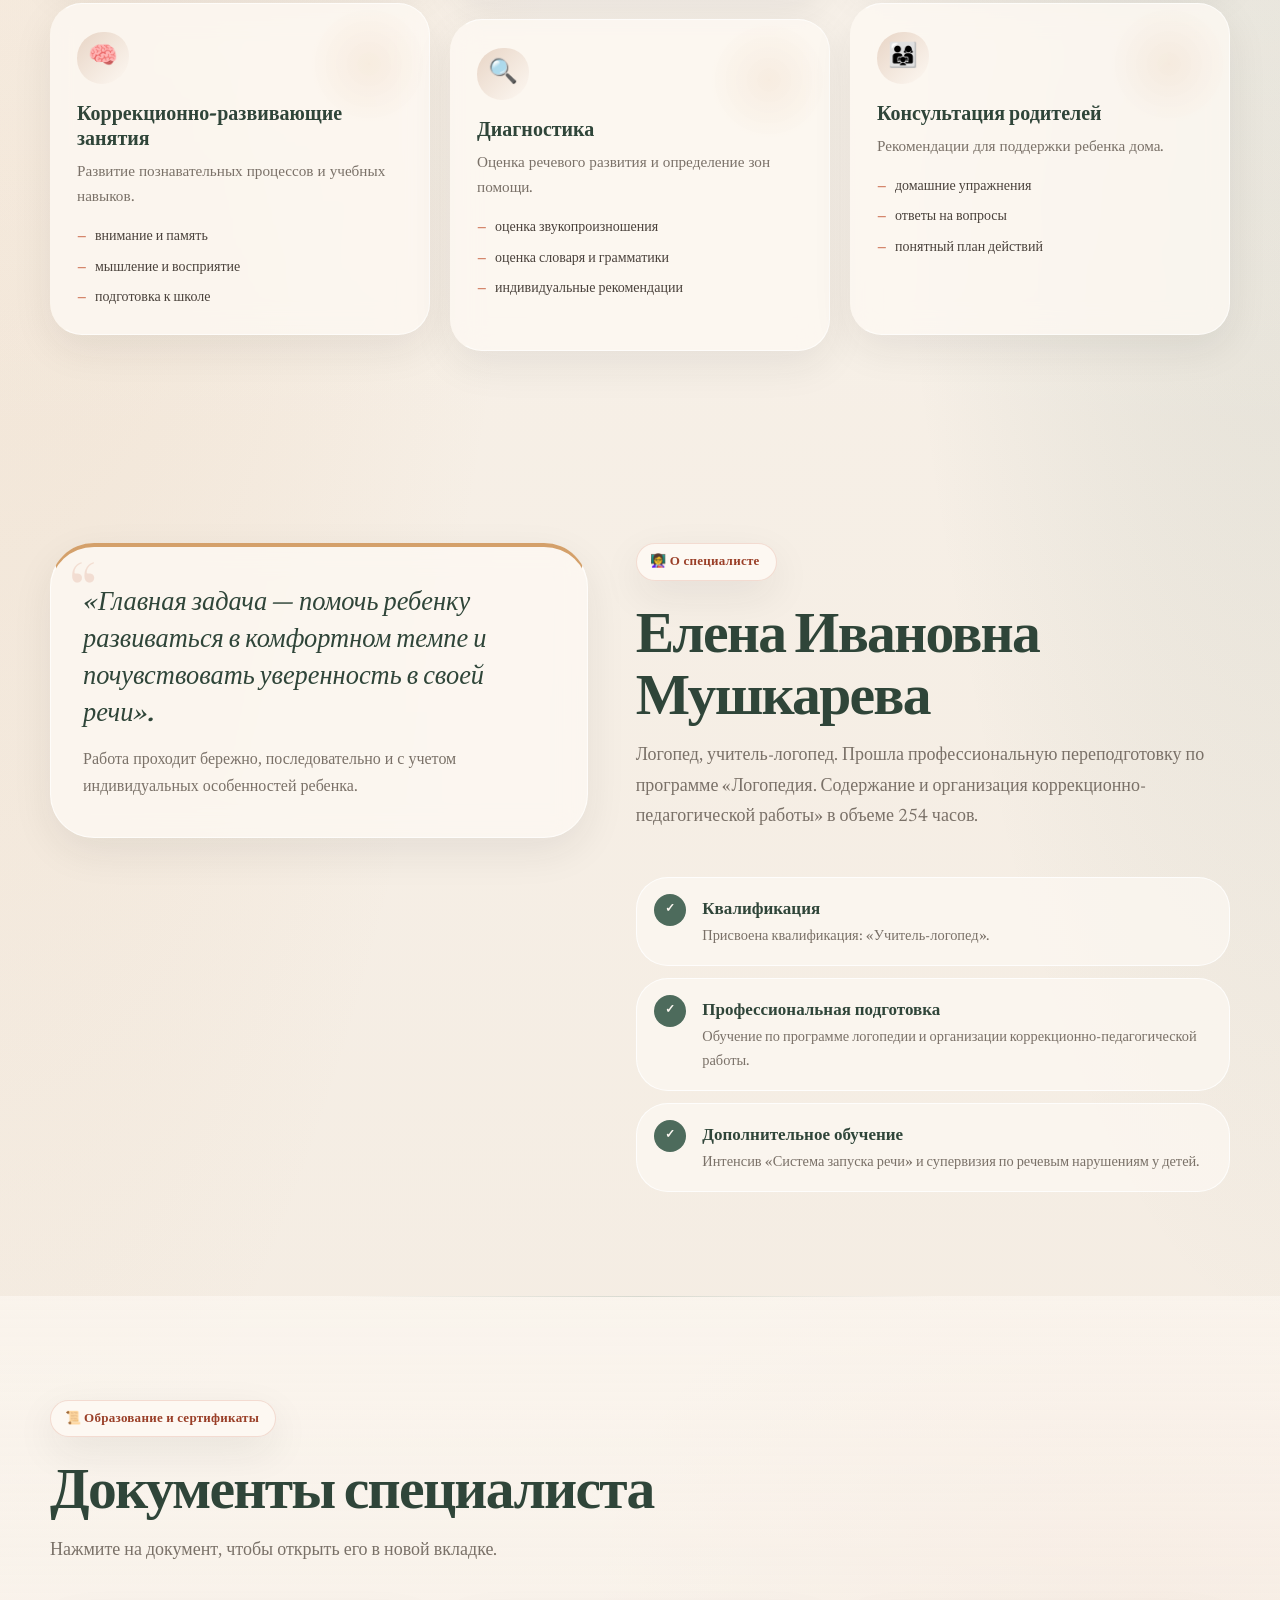
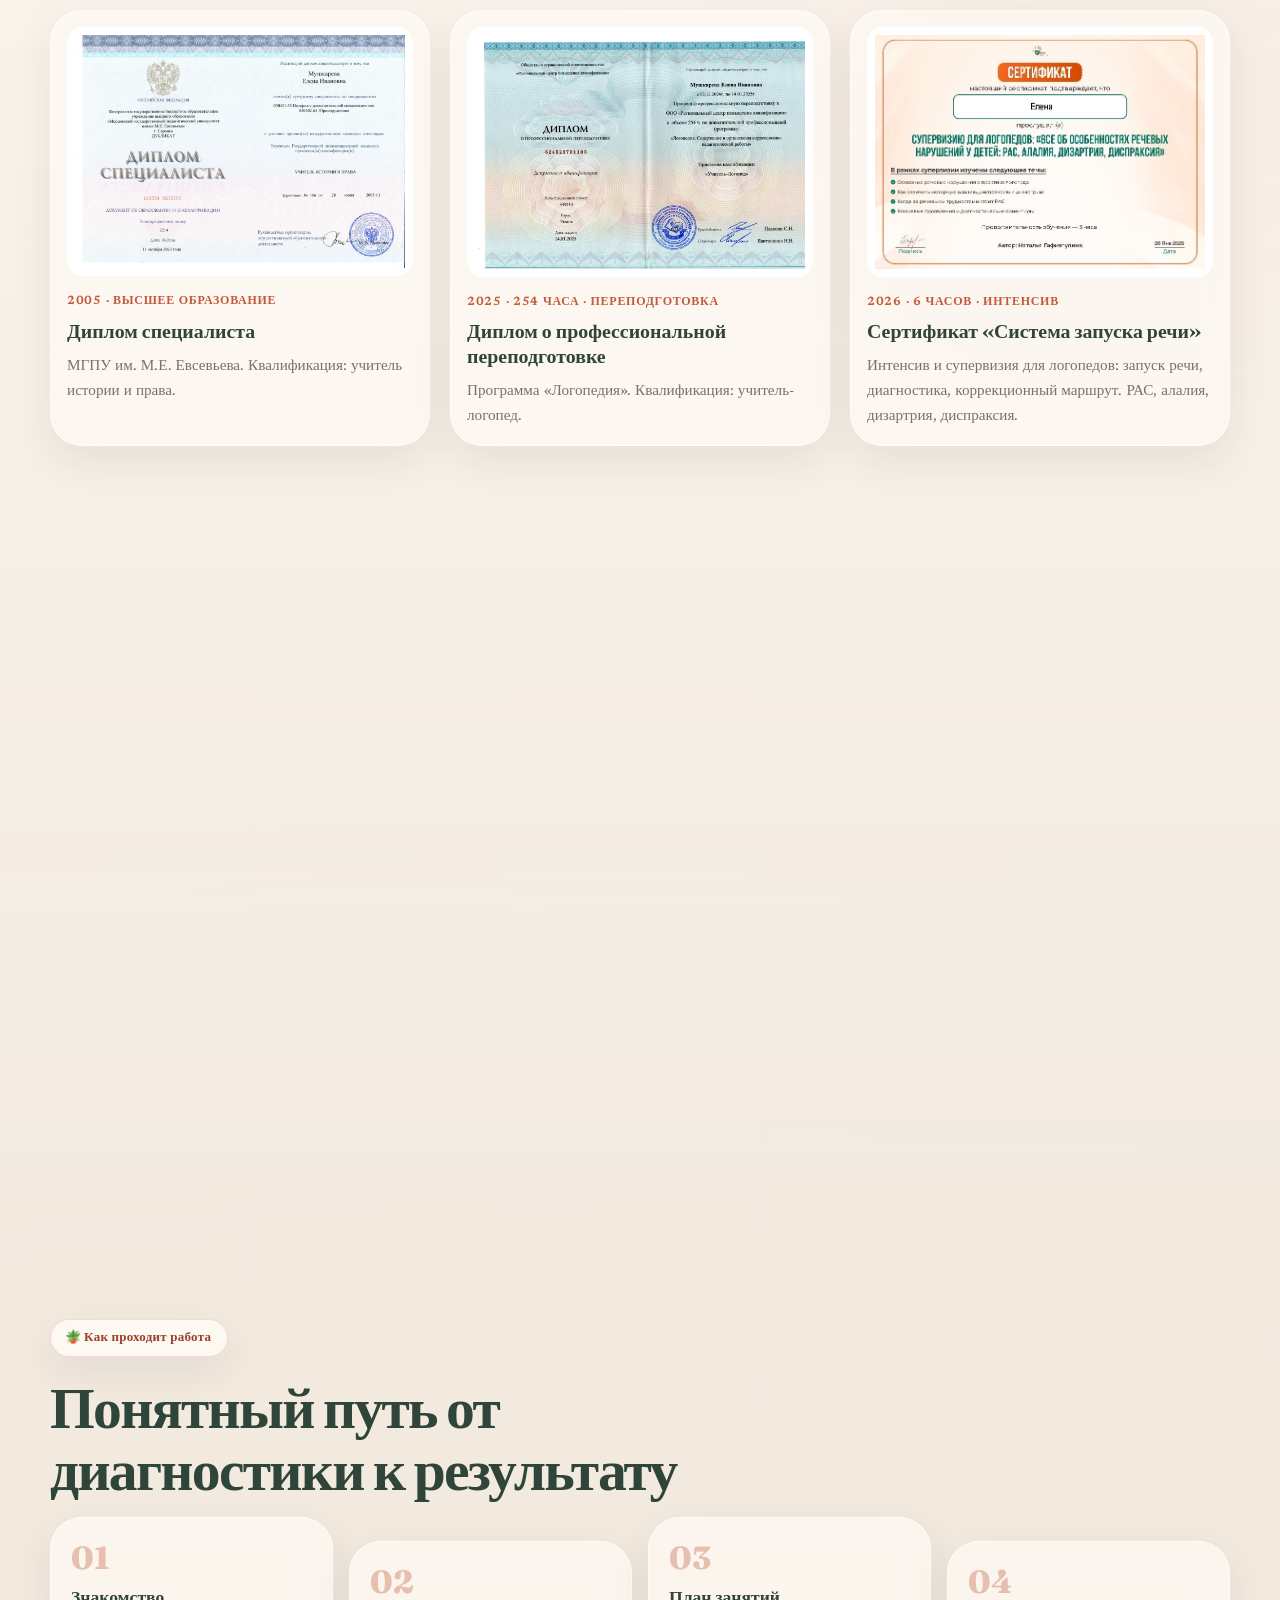
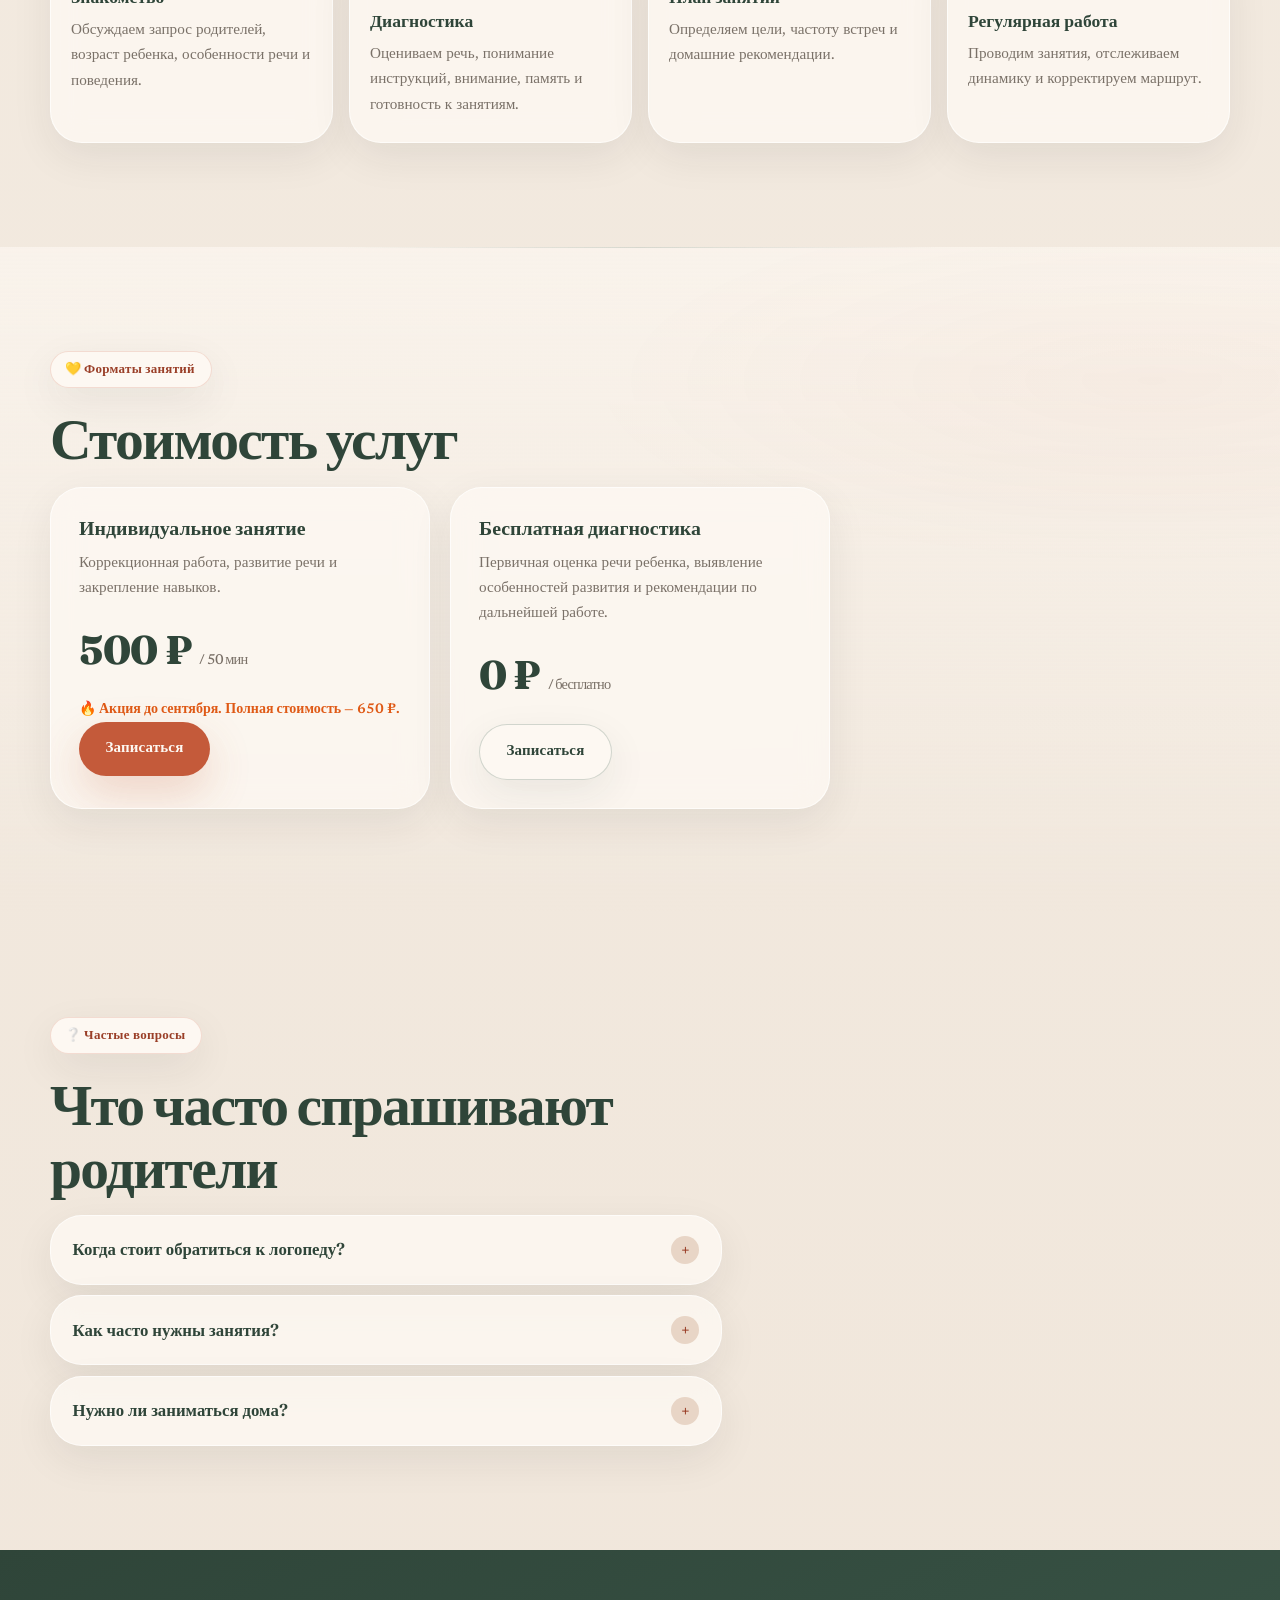
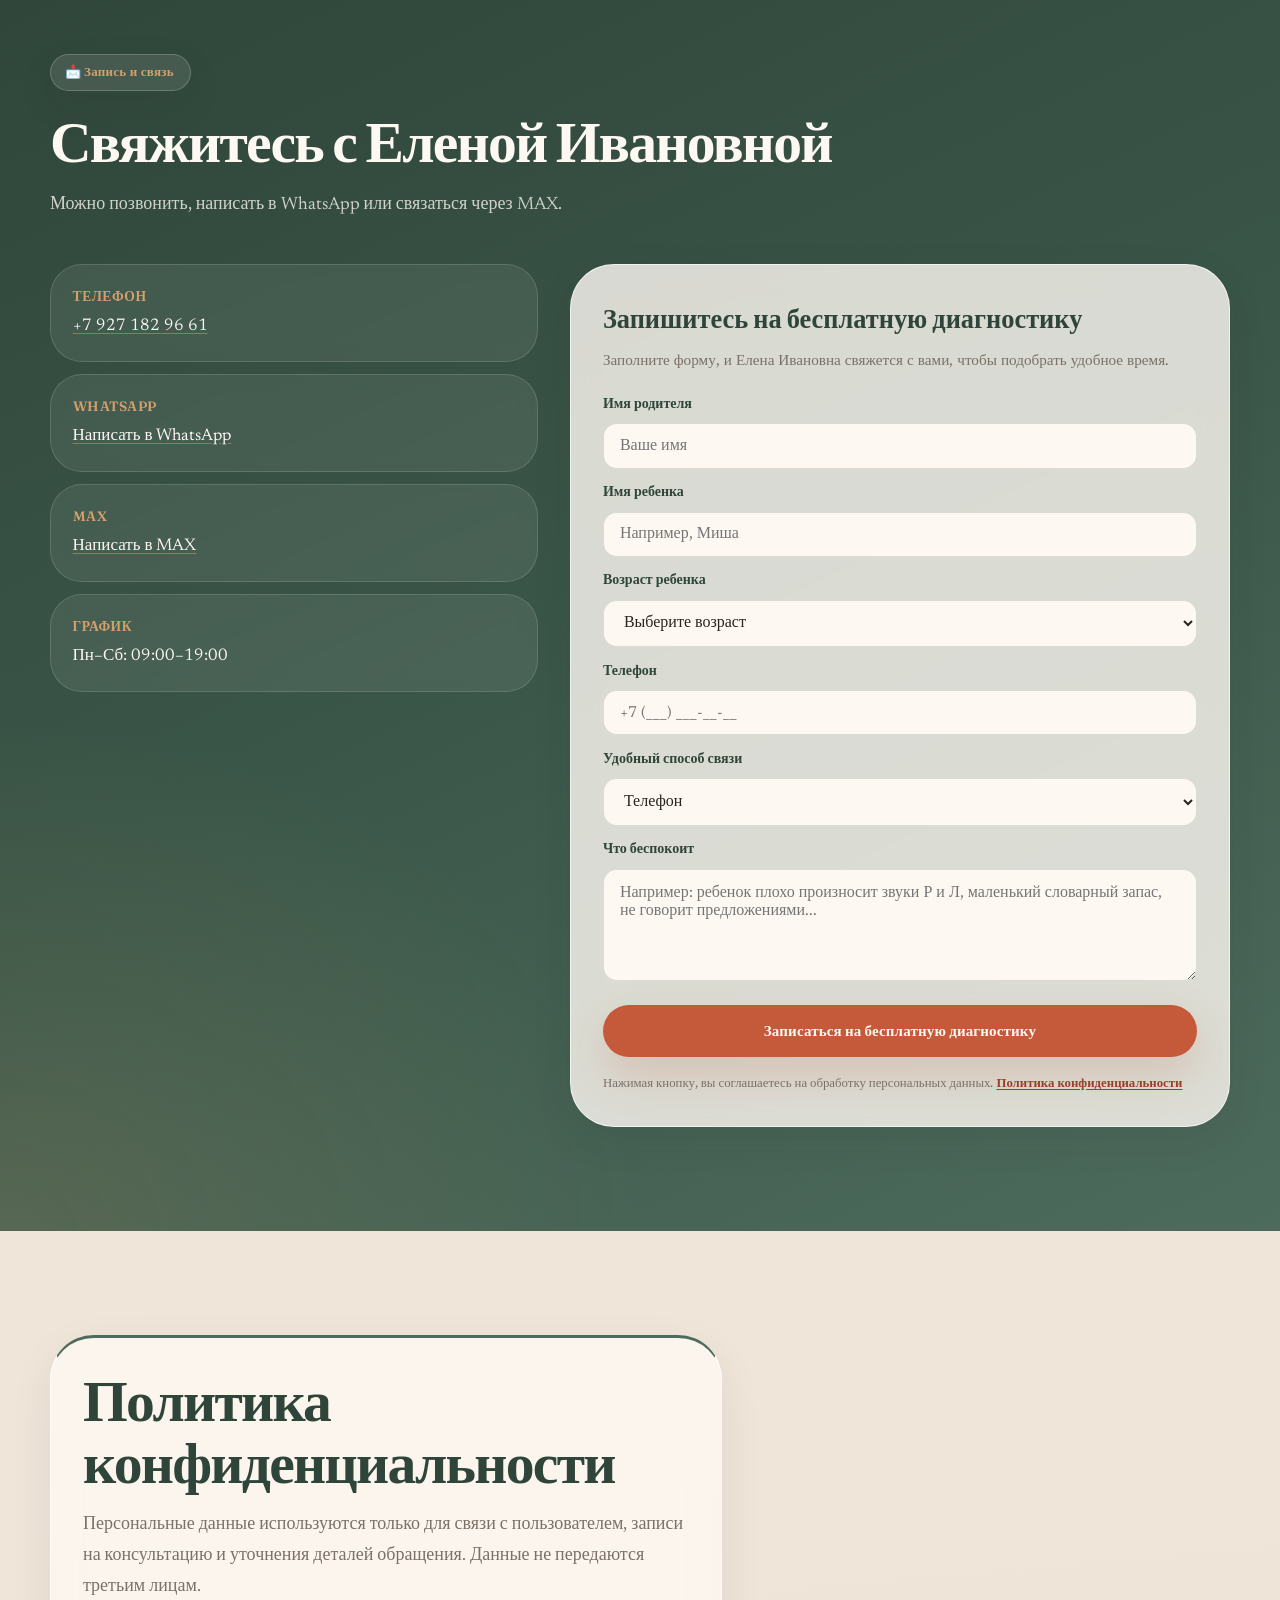
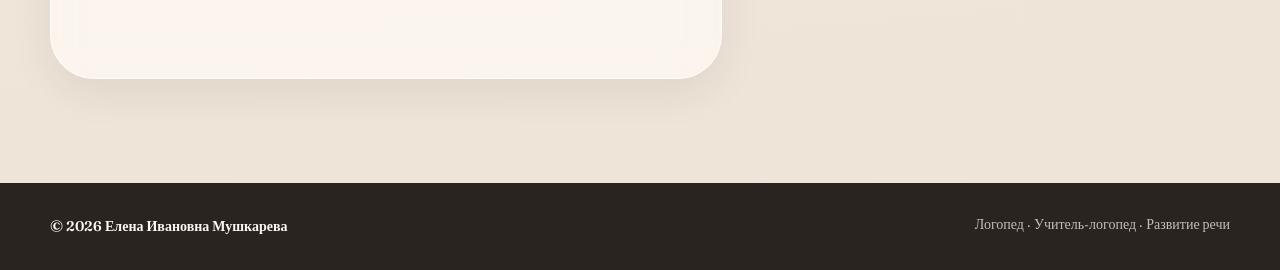
==== commit feaaed90: "Configure FormSubmit contact form" ====
--- a/index.html
+++ b/index.html
@@ -385,42 +385,49 @@
         <input type="hidden" name="_captcha" value="false">
         <input type="hidden" name="_next" value="thank-you.html">
 
-        <h3>Заявка на консультацию</h3>
-        <p>Заполните форму, и Елена Ивановна свяжется с вами.</p>
+        <h3>Запишитесь на бесплатную диагностику</h3>
+        <p>Заполните форму, и Елена Ивановна свяжется с вами, чтобы подобрать удобное время.</p>
 
         <div class="form-grid">
           <div class="field">
-            <label for="name">Ваше имя</label>
-            <input name="Имя родителя" id="name" type="text" placeholder="Например, Анна" autocomplete="name" required>
+            <label for="parentName">Имя родителя</label>
+            <input type="text" id="parentName" name="Имя родителя" placeholder="Ваше имя" autocomplete="name" required>
+          </div>
+          <div class="field">
+            <label for="childName">Имя ребенка</label>
+            <input name="Имя ребенка" id="childName" type="text" placeholder="Например, Миша" required>
+          </div>
+          <div class="field">
+            <label for="childAge">Возраст ребенка</label>
+            <select id="childAge" name="Возраст ребенка" required>
+              <option value="">Выберите возраст</option>
+              <option>до 2 лет</option>
+              <option>2–3 года</option>
+              <option>3–4 года</option>
+              <option>4–5 лет</option>
+              <option>5–6 лет</option>
+              <option>6–7 лет</option>
+              <option>7+ лет</option>
+            </select>
           </div>
           <div class="field">
             <label for="phone">Телефон</label>
-            <input name="Телефон" id="phone" type="tel" placeholder="+7 ___ ___-__-__" autocomplete="tel" required>
-          </div>
-          <div class="field">
-            <label for="child">Возраст ребенка</label>
-            <select name="Возраст ребенка" id="child" required>
-              <option value="">Выберите возраст</option>
-              <option>2–3 года</option>
-              <option>4–5 лет</option>
-              <option>6–7 лет</option>
-              <option>Младший школьник</option>
-            </select>
-          </div>
-          <div class="field">
-            <label for="preferredContact">Удобный способ связи</label>
-            <select name="Удобный способ связи" id="preferredContact" required>
+            <input type="tel" id="phone" name="Телефон" placeholder="+7 (___) ___-__-__" autocomplete="tel" required>
+          </div>
+          <div class="field">
+            <label for="contactType">Удобный способ связи</label>
+            <select id="contactType" name="Удобный способ связи" required>
               <option value="Телефон">Телефон</option>
               <option value="MAX">MAX</option>
               <option value="SMS">SMS</option>
             </select>
           </div>
           <div class="field">
-            <label for="message">Что вас беспокоит?</label>
-            <textarea name="Что беспокоит" id="message" placeholder="Кратко опишите запрос"></textarea>
-          </div>
-
-          <button class="btn btn-primary" type="submit">Отправить заявку</button>
+            <label for="problem">Что беспокоит</label>
+            <textarea id="problem" name="Что беспокоит" rows="5" placeholder="Например: ребенок плохо произносит звуки Р и Л, маленький словарный запас, не говорит предложениями..."></textarea>
+          </div>
+
+          <button class="btn btn-primary" type="submit">Записаться на бесплатную диагностику</button>
 
           <div class="form-note">
             Нажимая кнопку, вы соглашаетесь на обработку персональных данных.
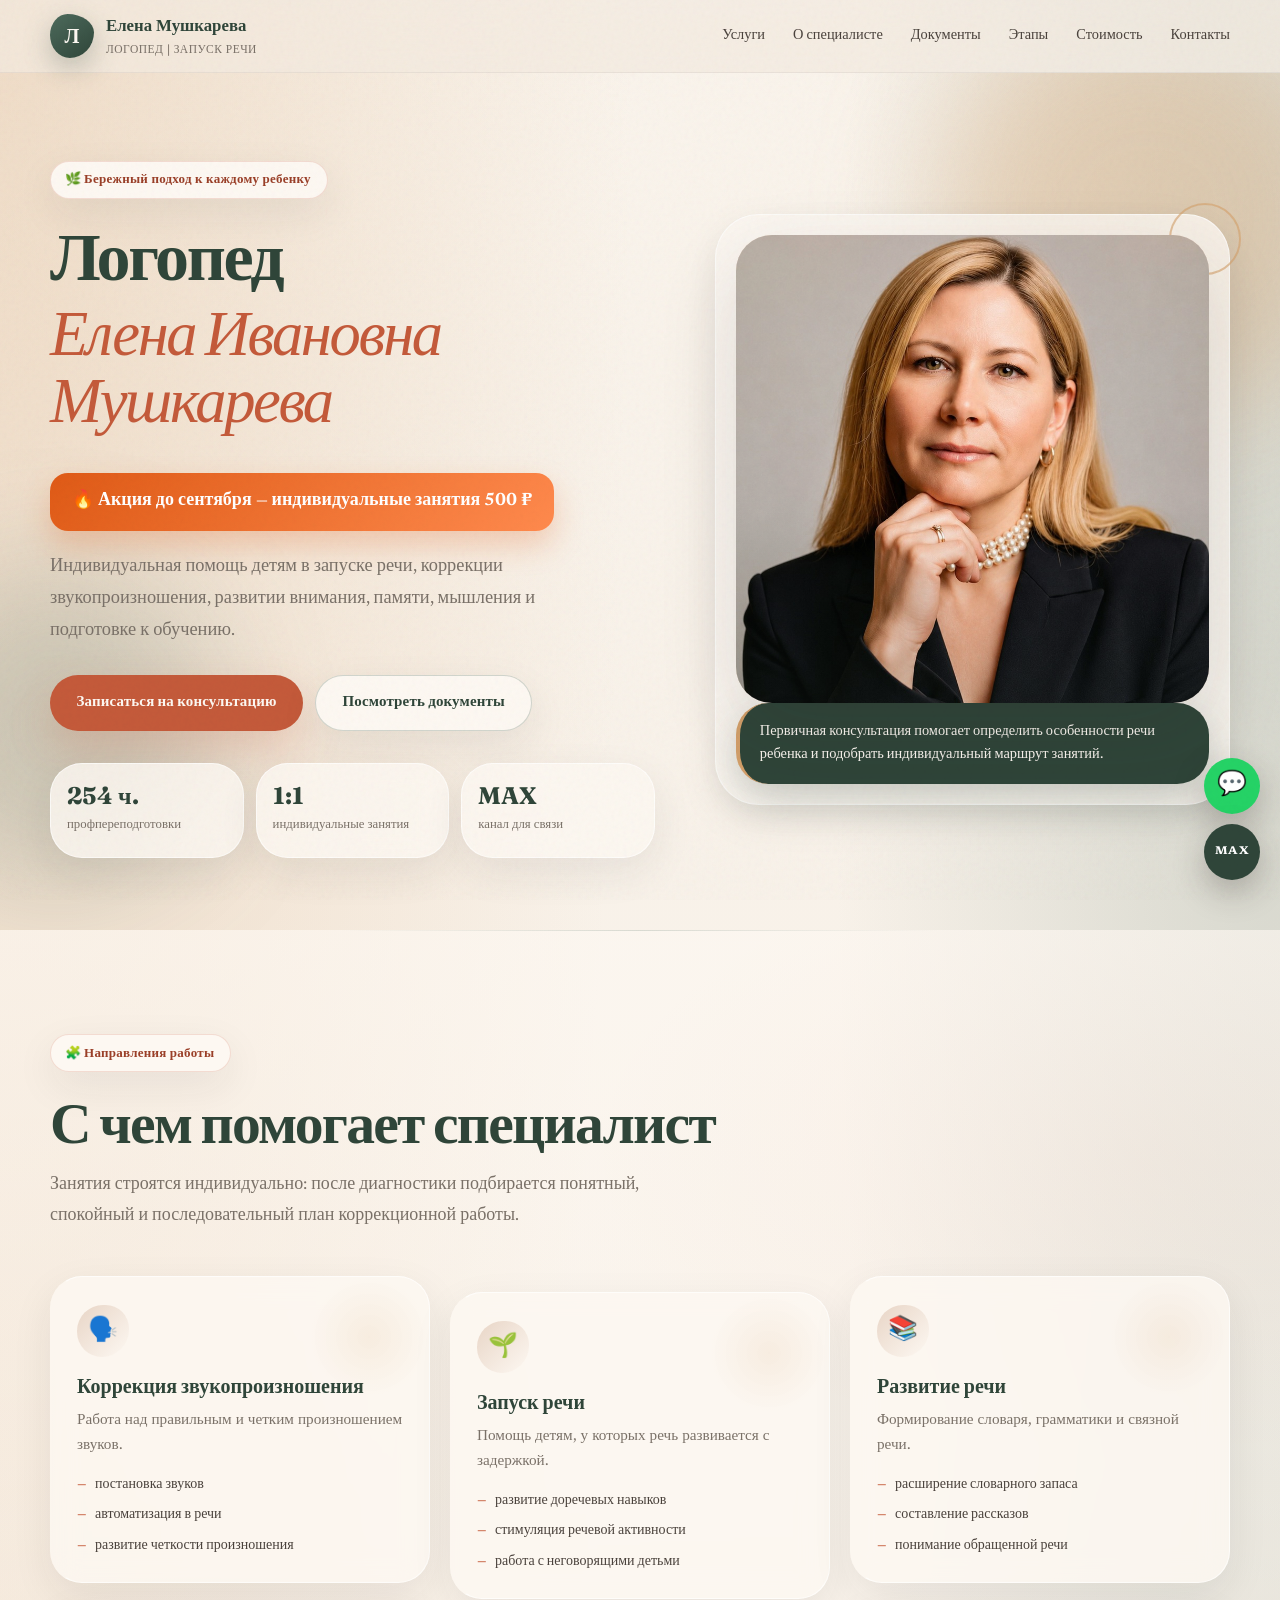
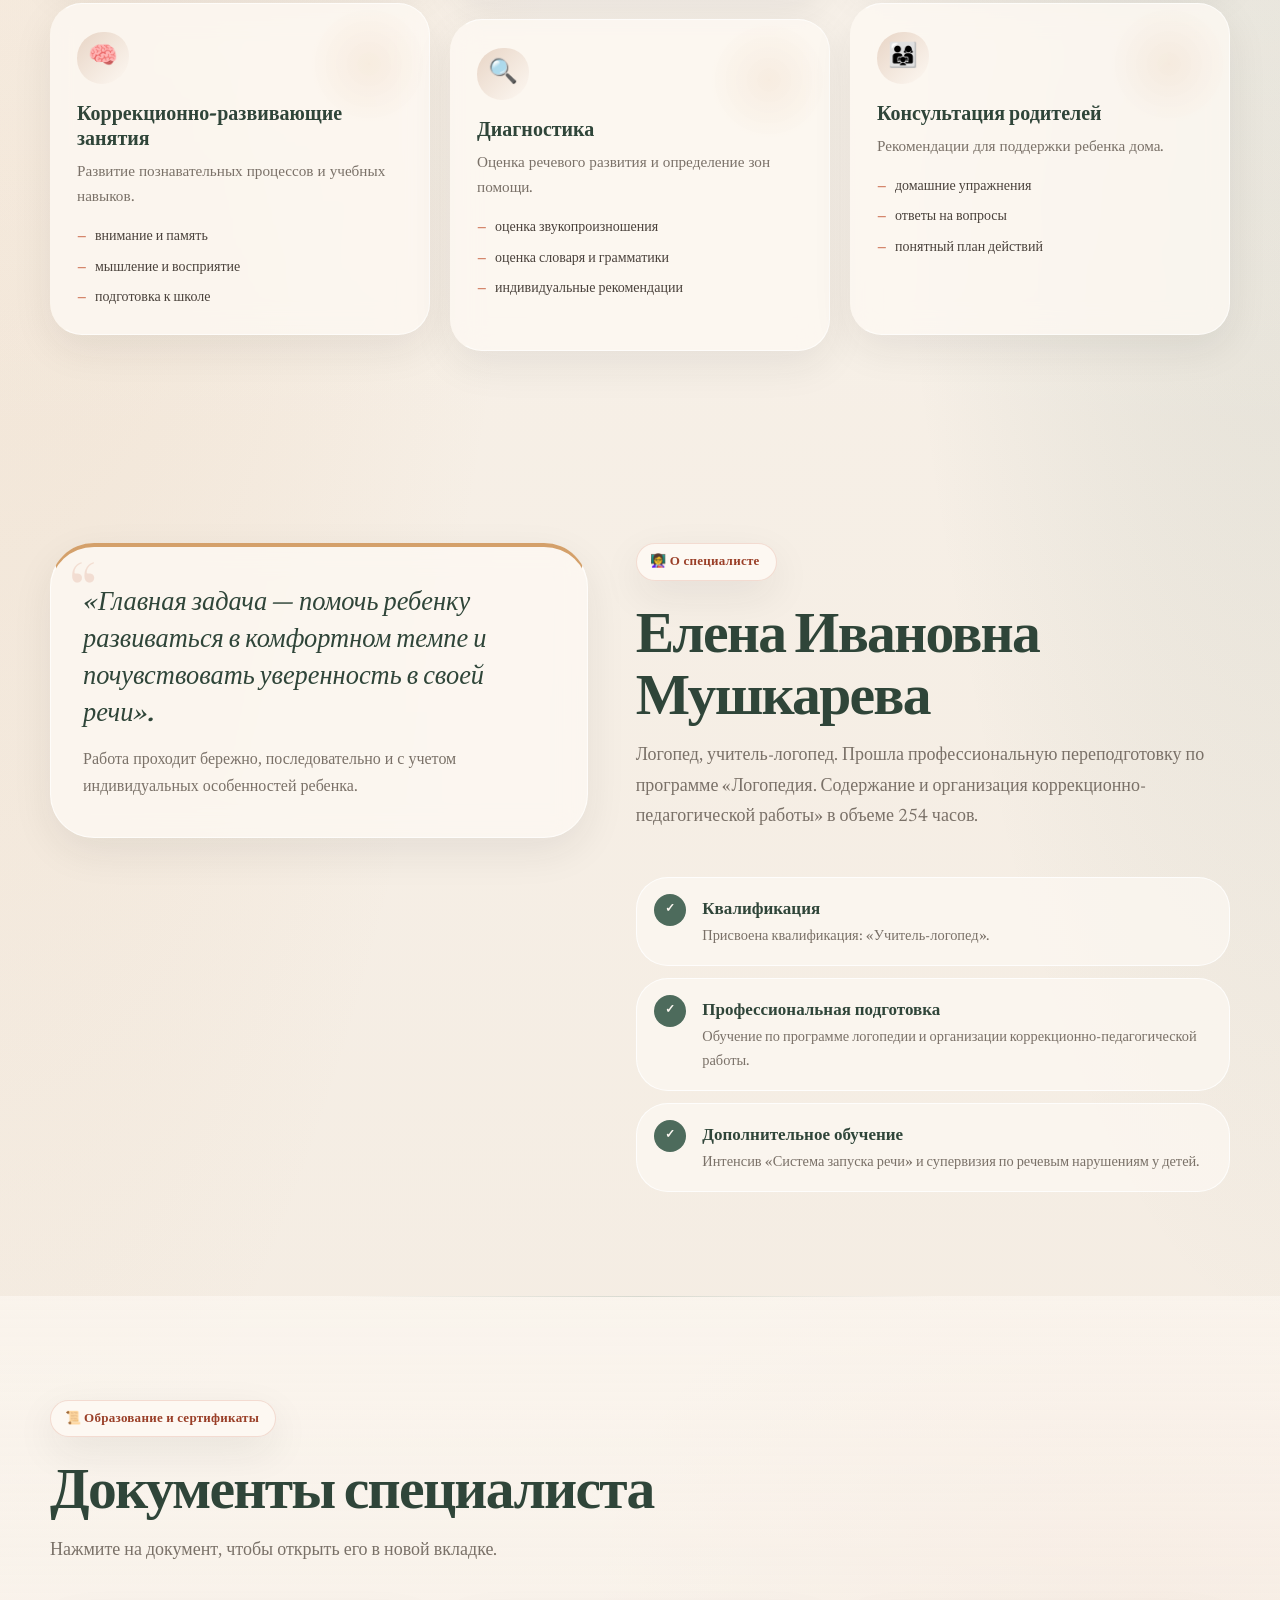
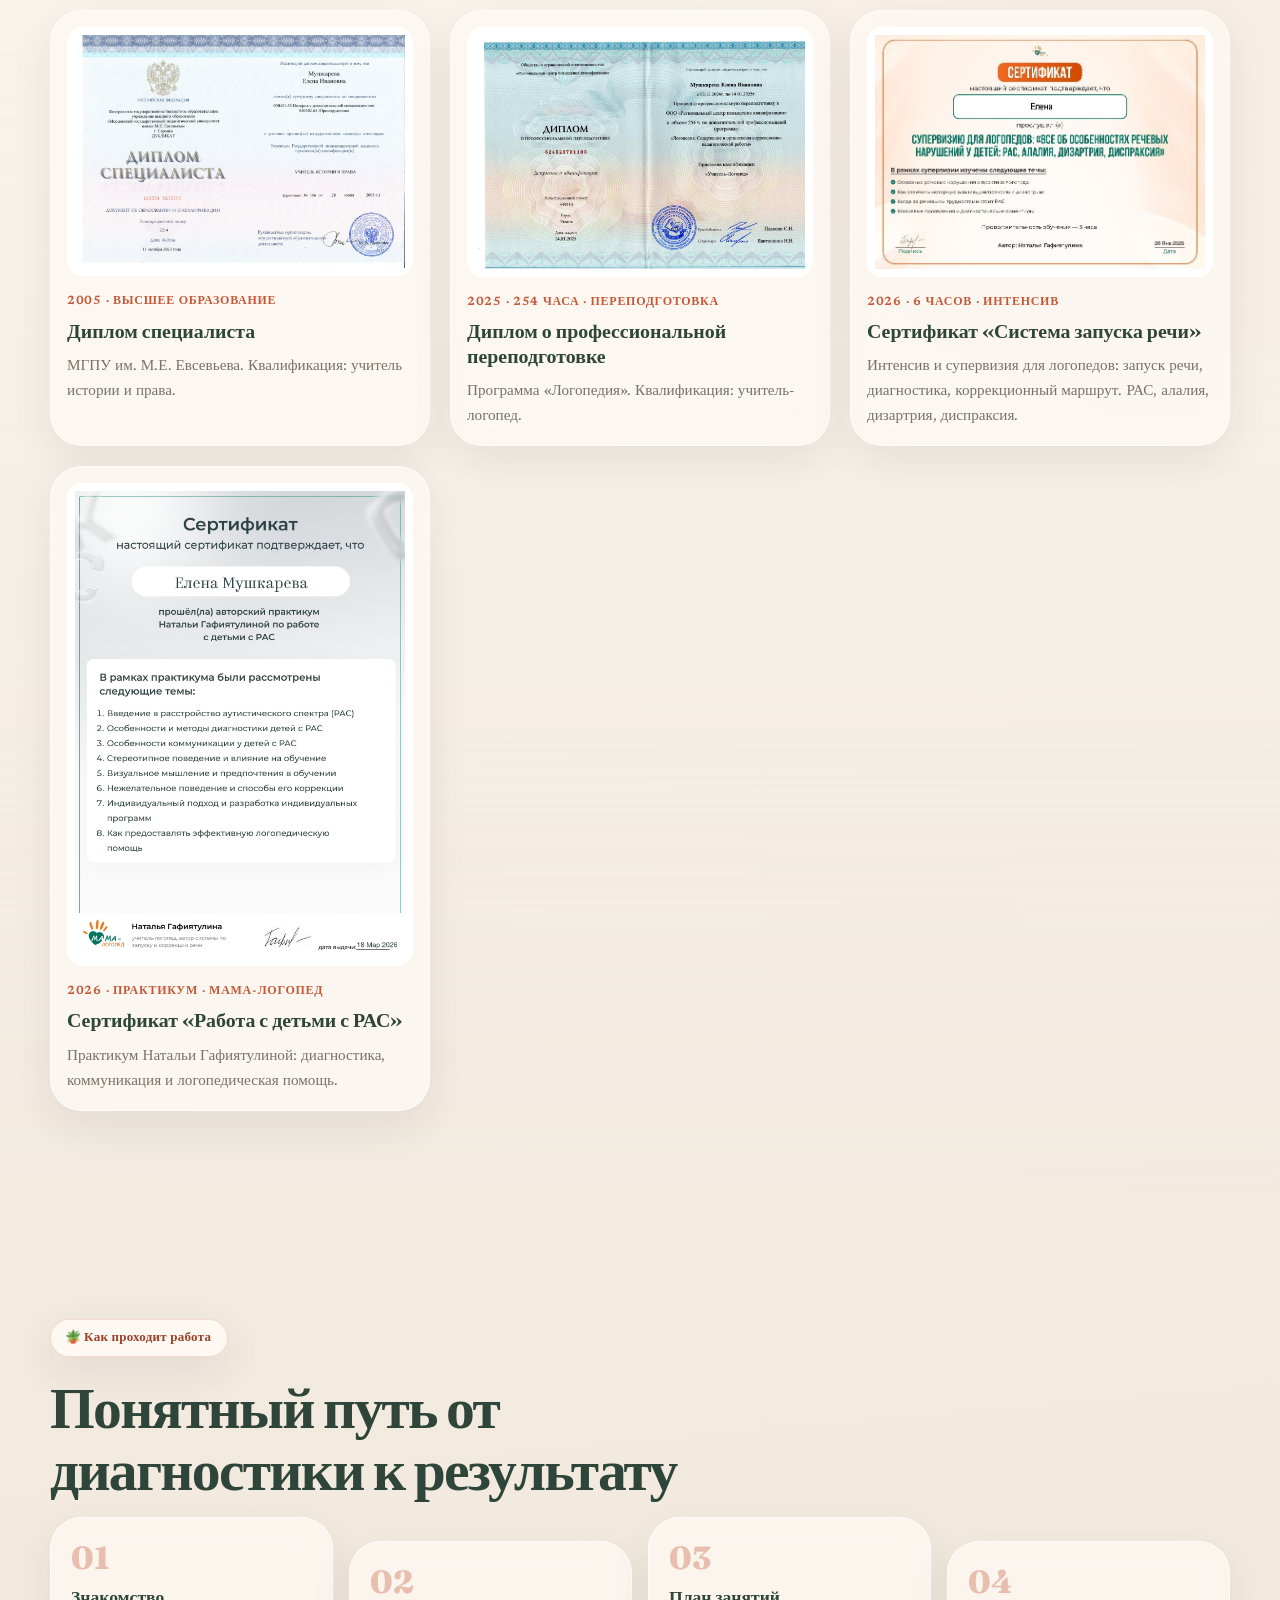
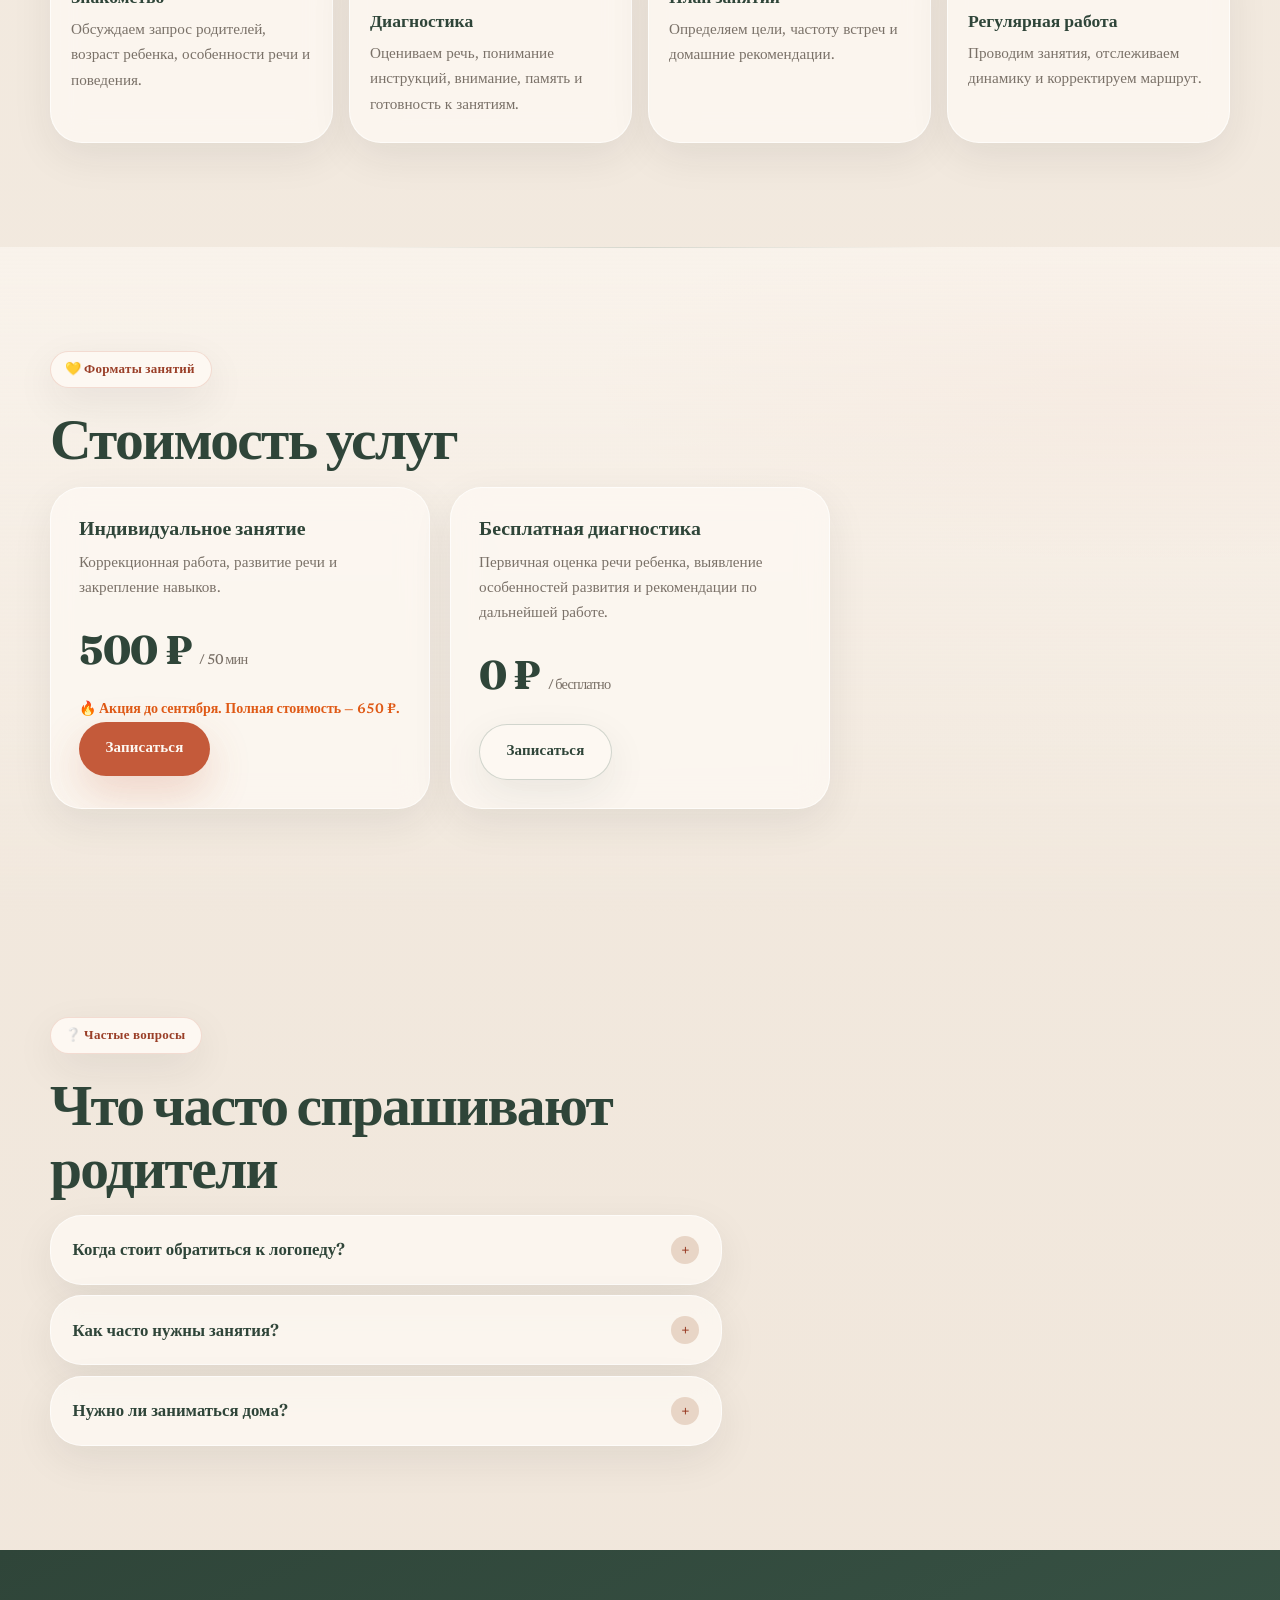
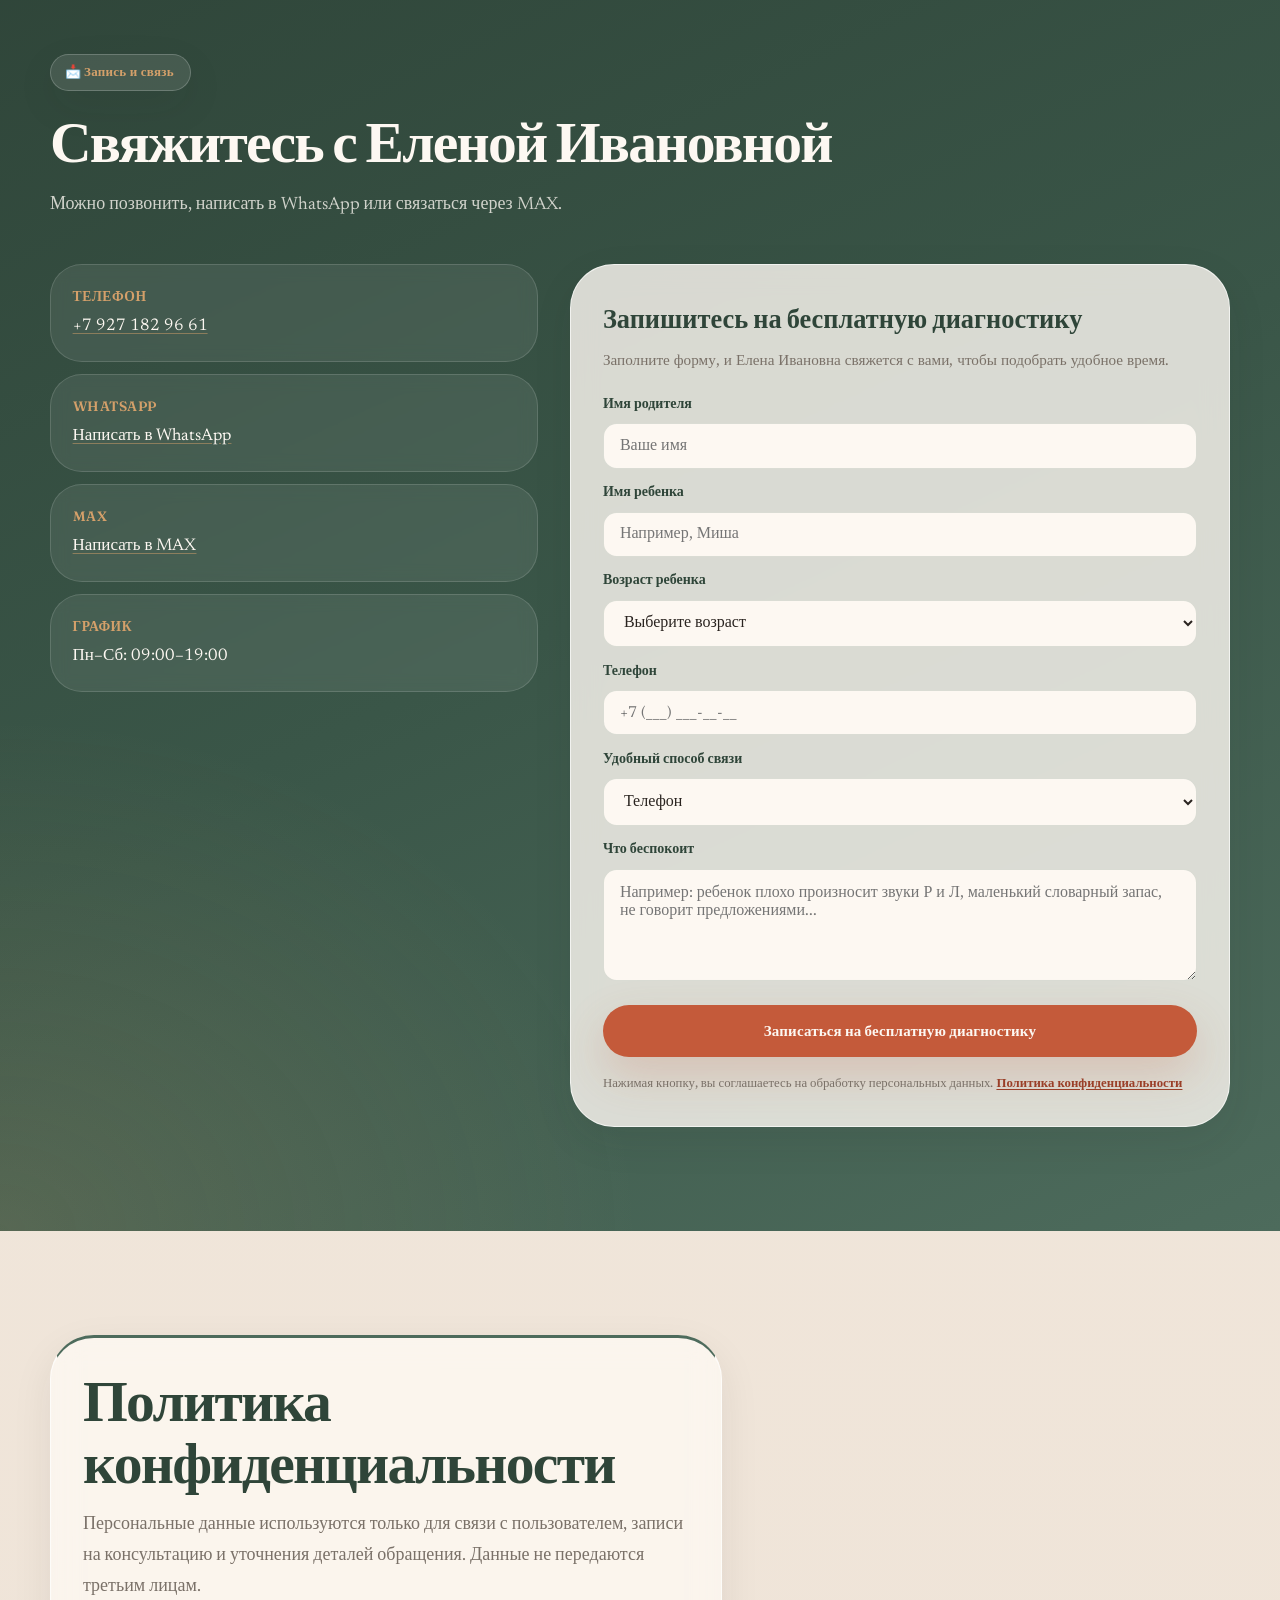
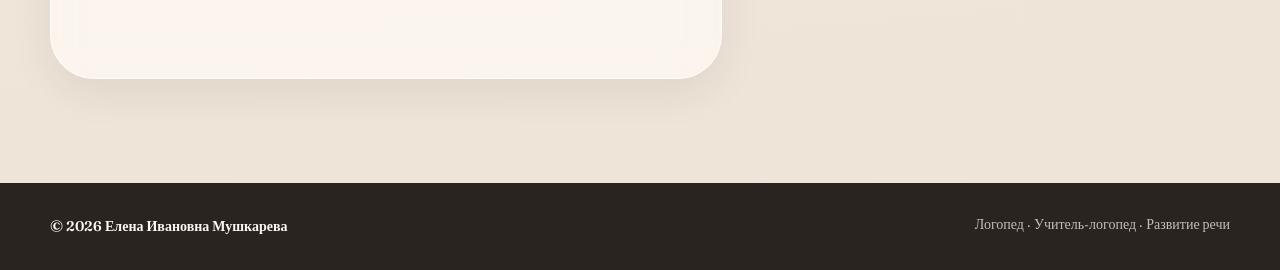
==== commit 2dd46e88: "Исправлен редирект формы на страницу благодарности" ====
--- a/index.html
+++ b/index.html
@@ -383,7 +383,7 @@
         <input type="hidden" name="_subject" value="Новая заявка с сайта логопеда">
         <input type="hidden" name="_template" value="table">
         <input type="hidden" name="_captcha" value="false">
-        <input type="hidden" name="_next" value="thank-you.html">
+        <input type="hidden" name="_next" value="https://natalialapkina.github.io/site-logoped-final/thank-you.html">
 
         <h3>Запишитесь на бесплатную диагностику</h3>
         <p>Заполните форму, и Елена Ивановна свяжется с вами, чтобы подобрать удобное время.</p>
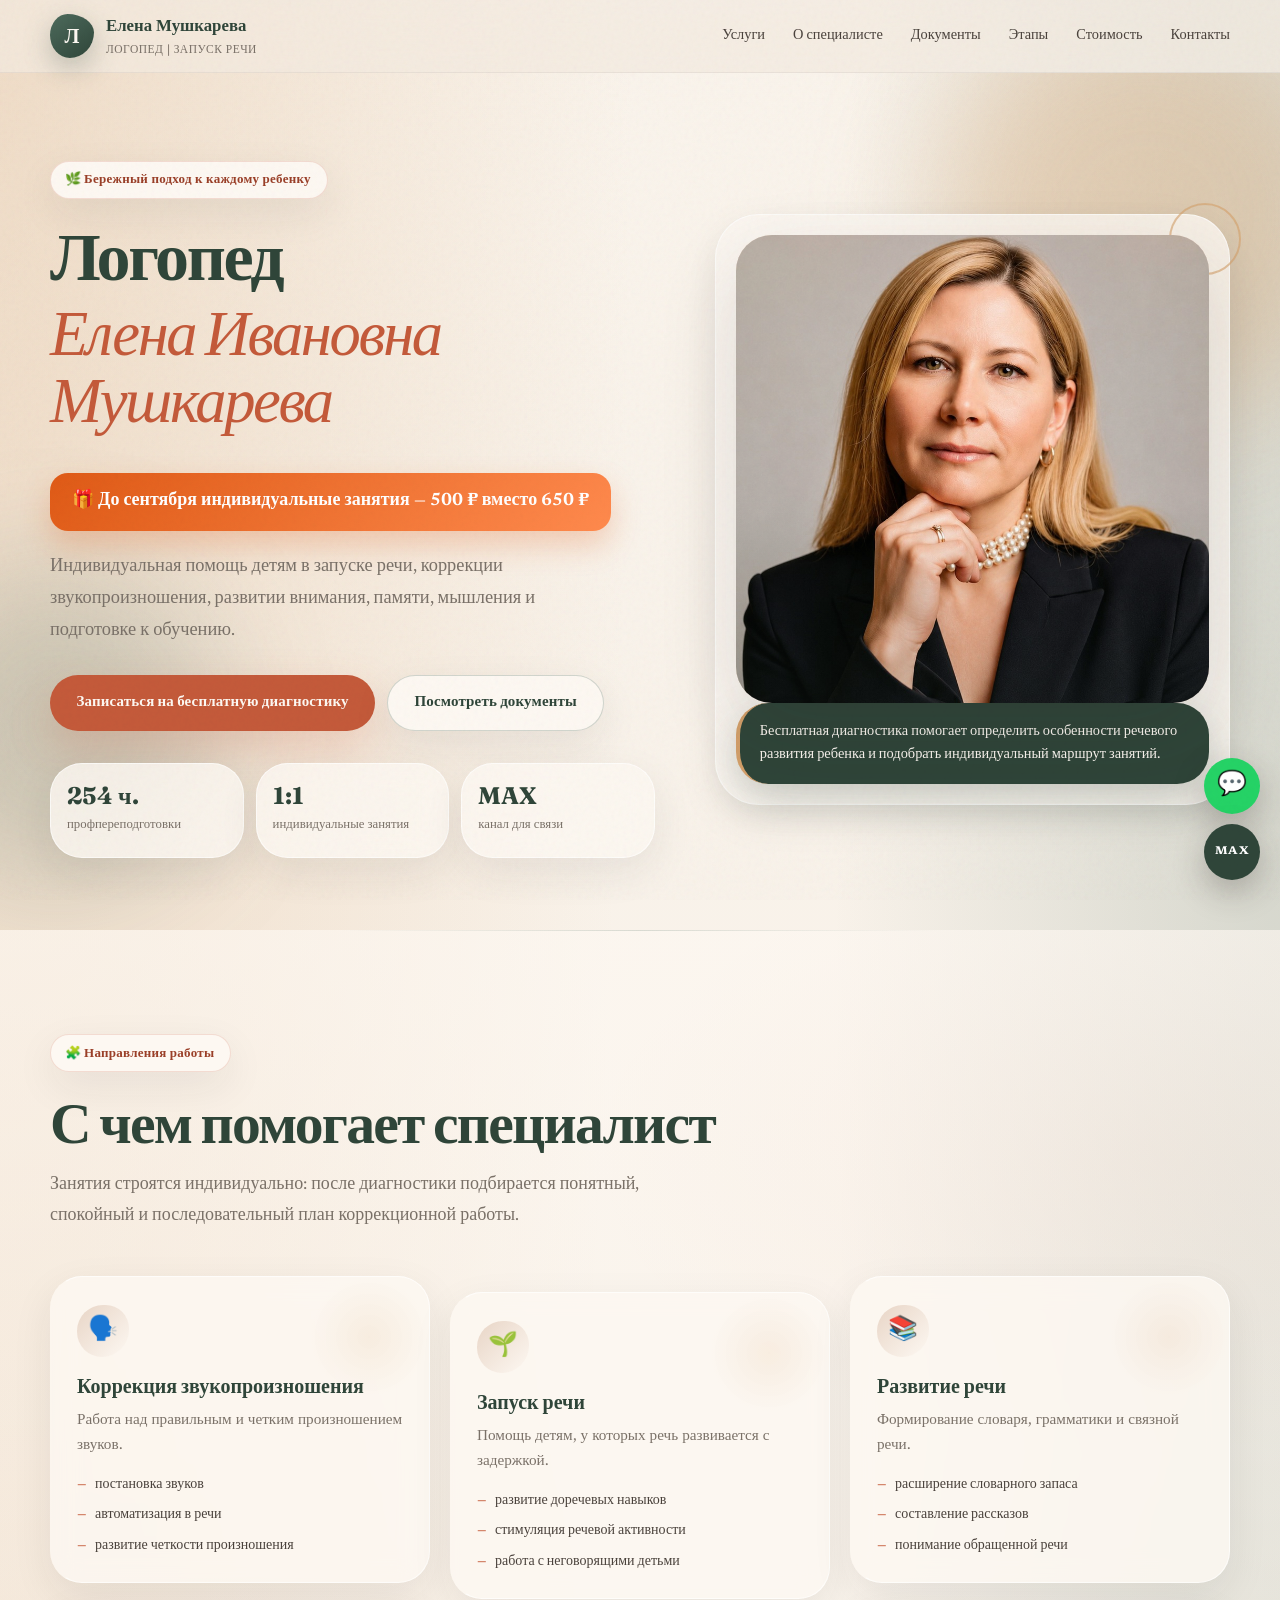
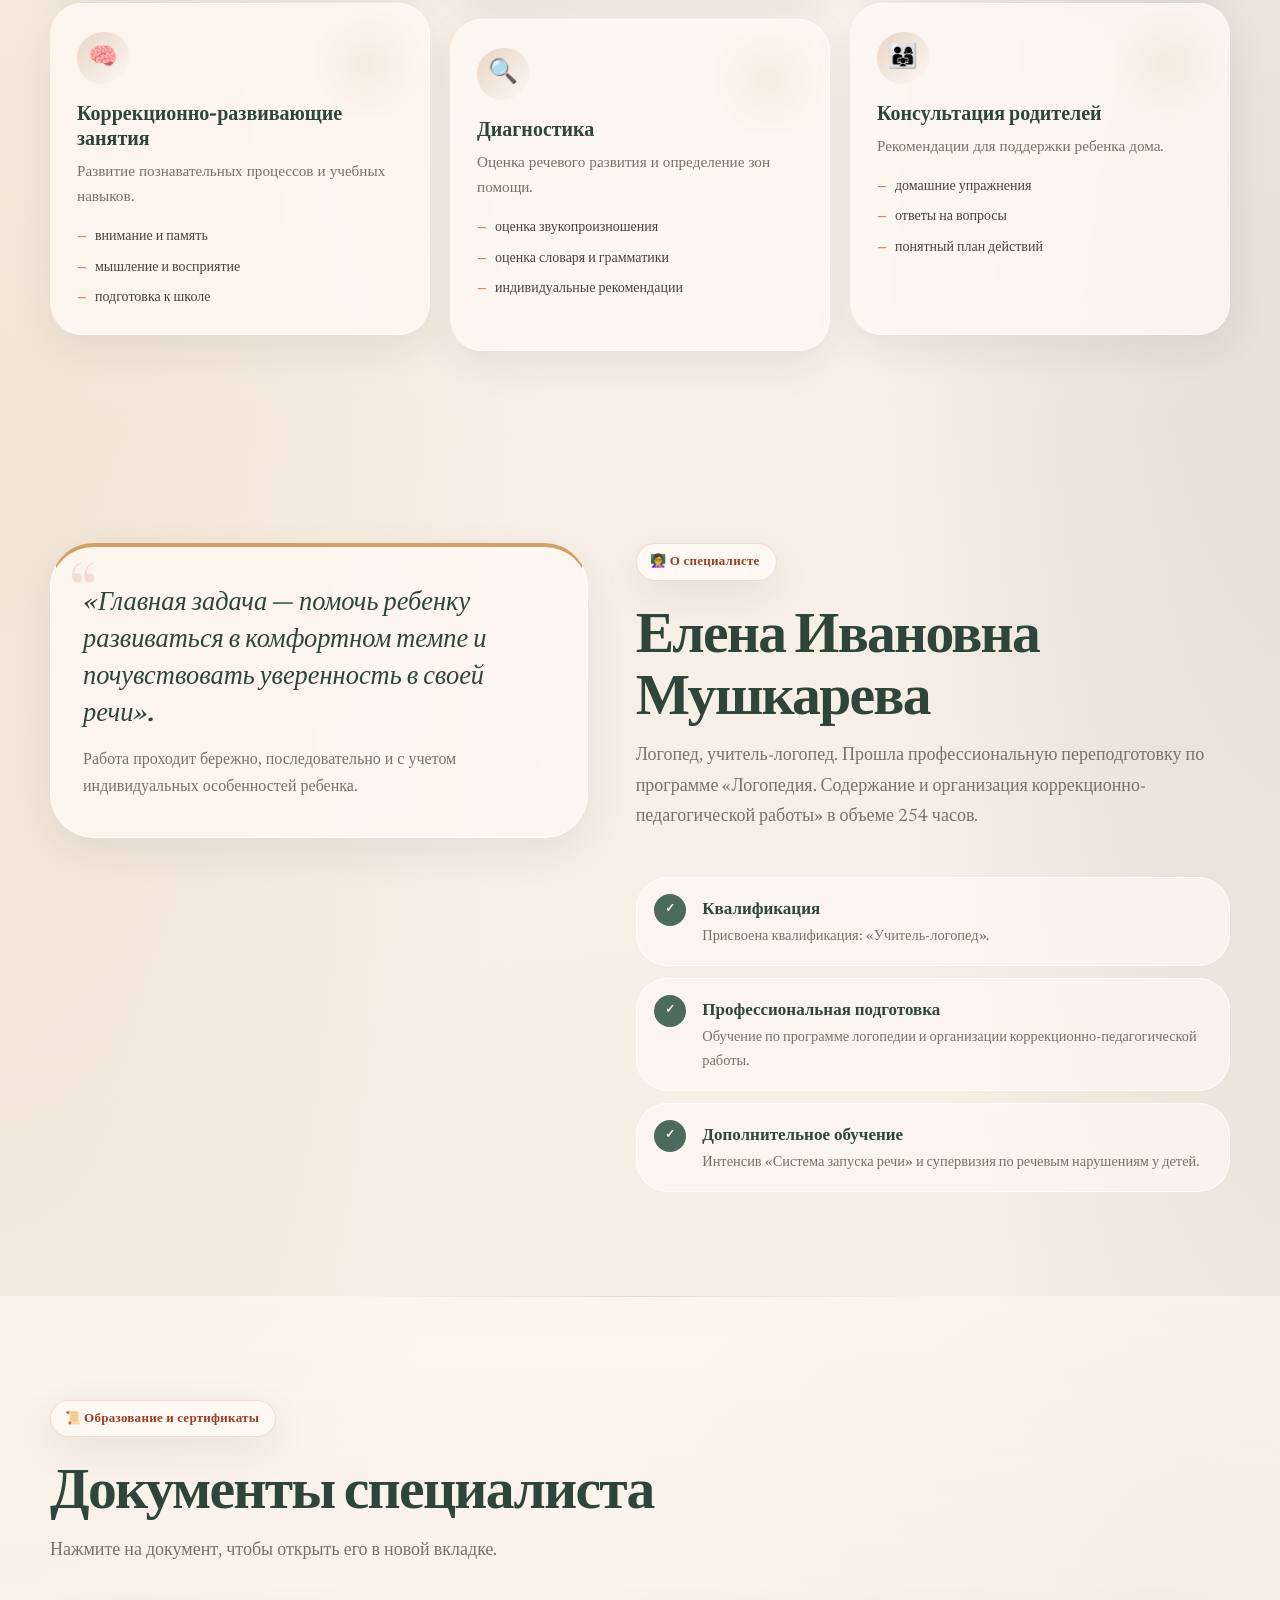
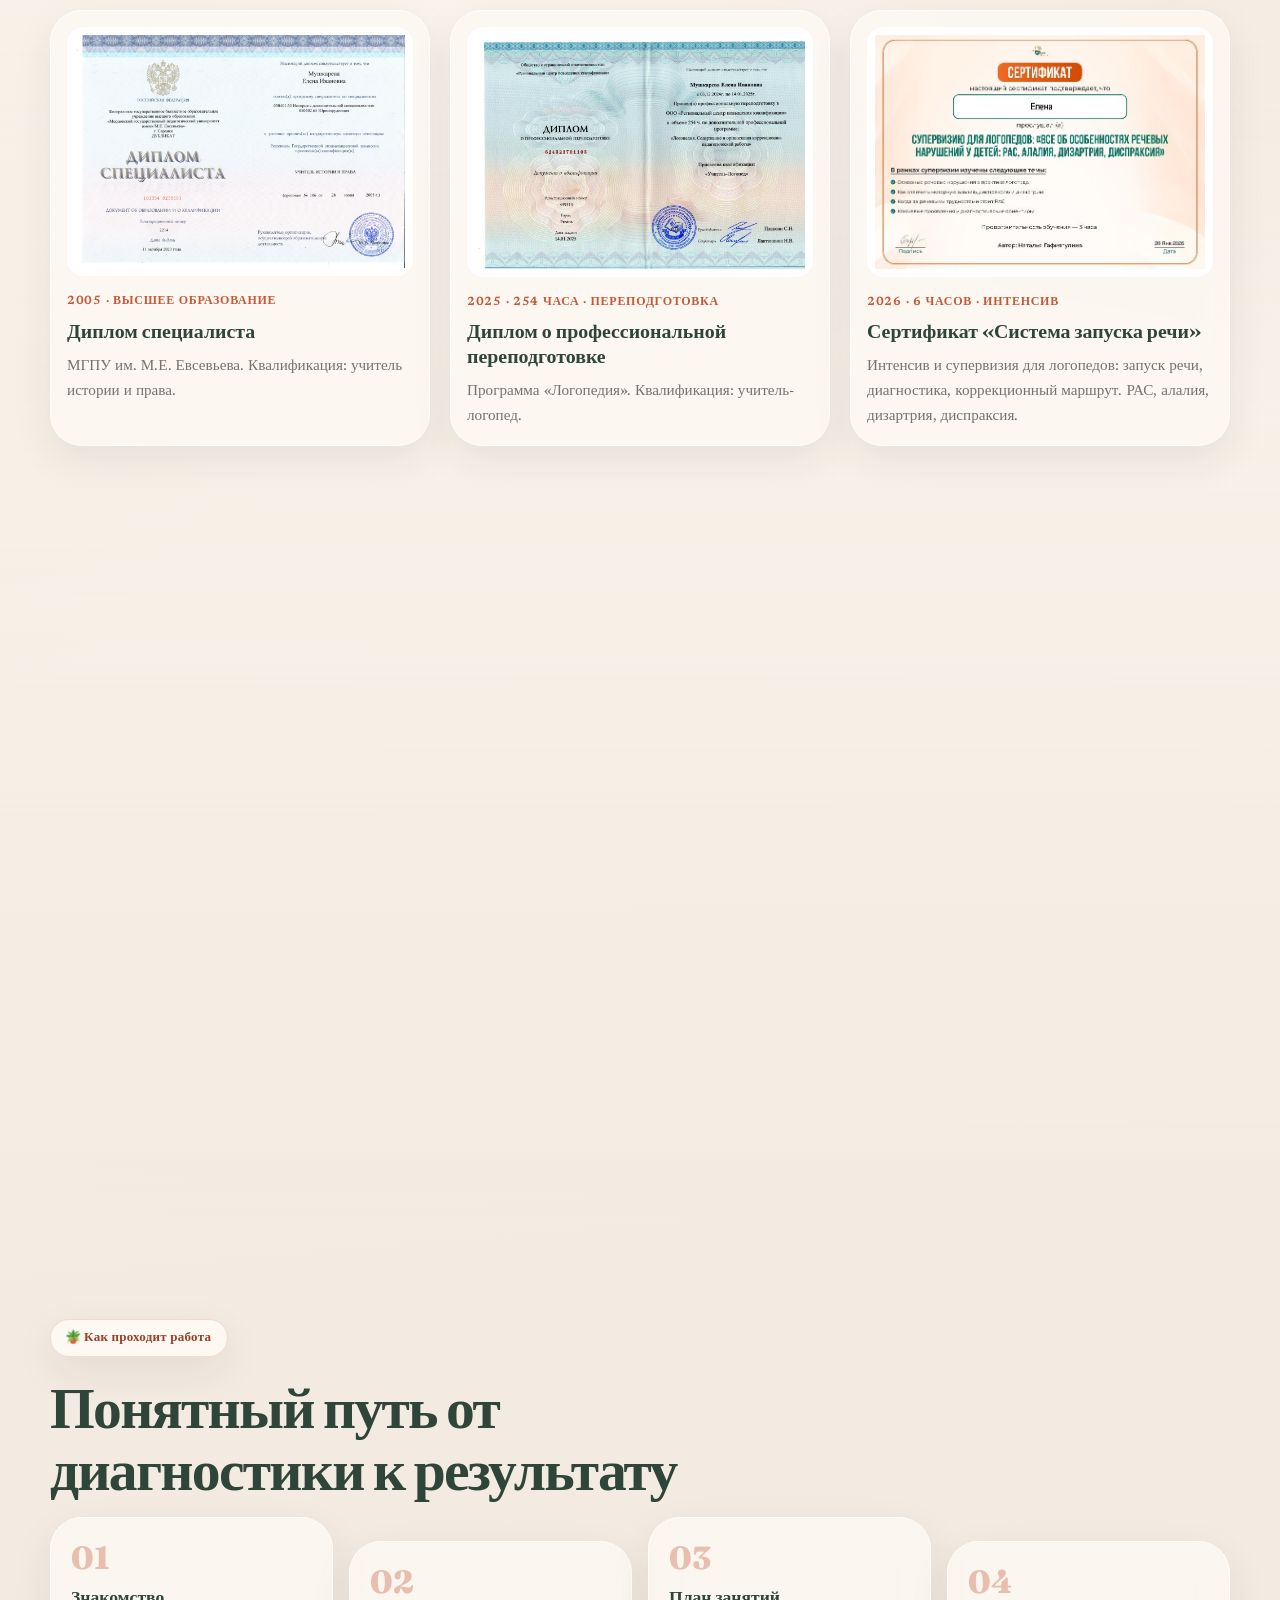
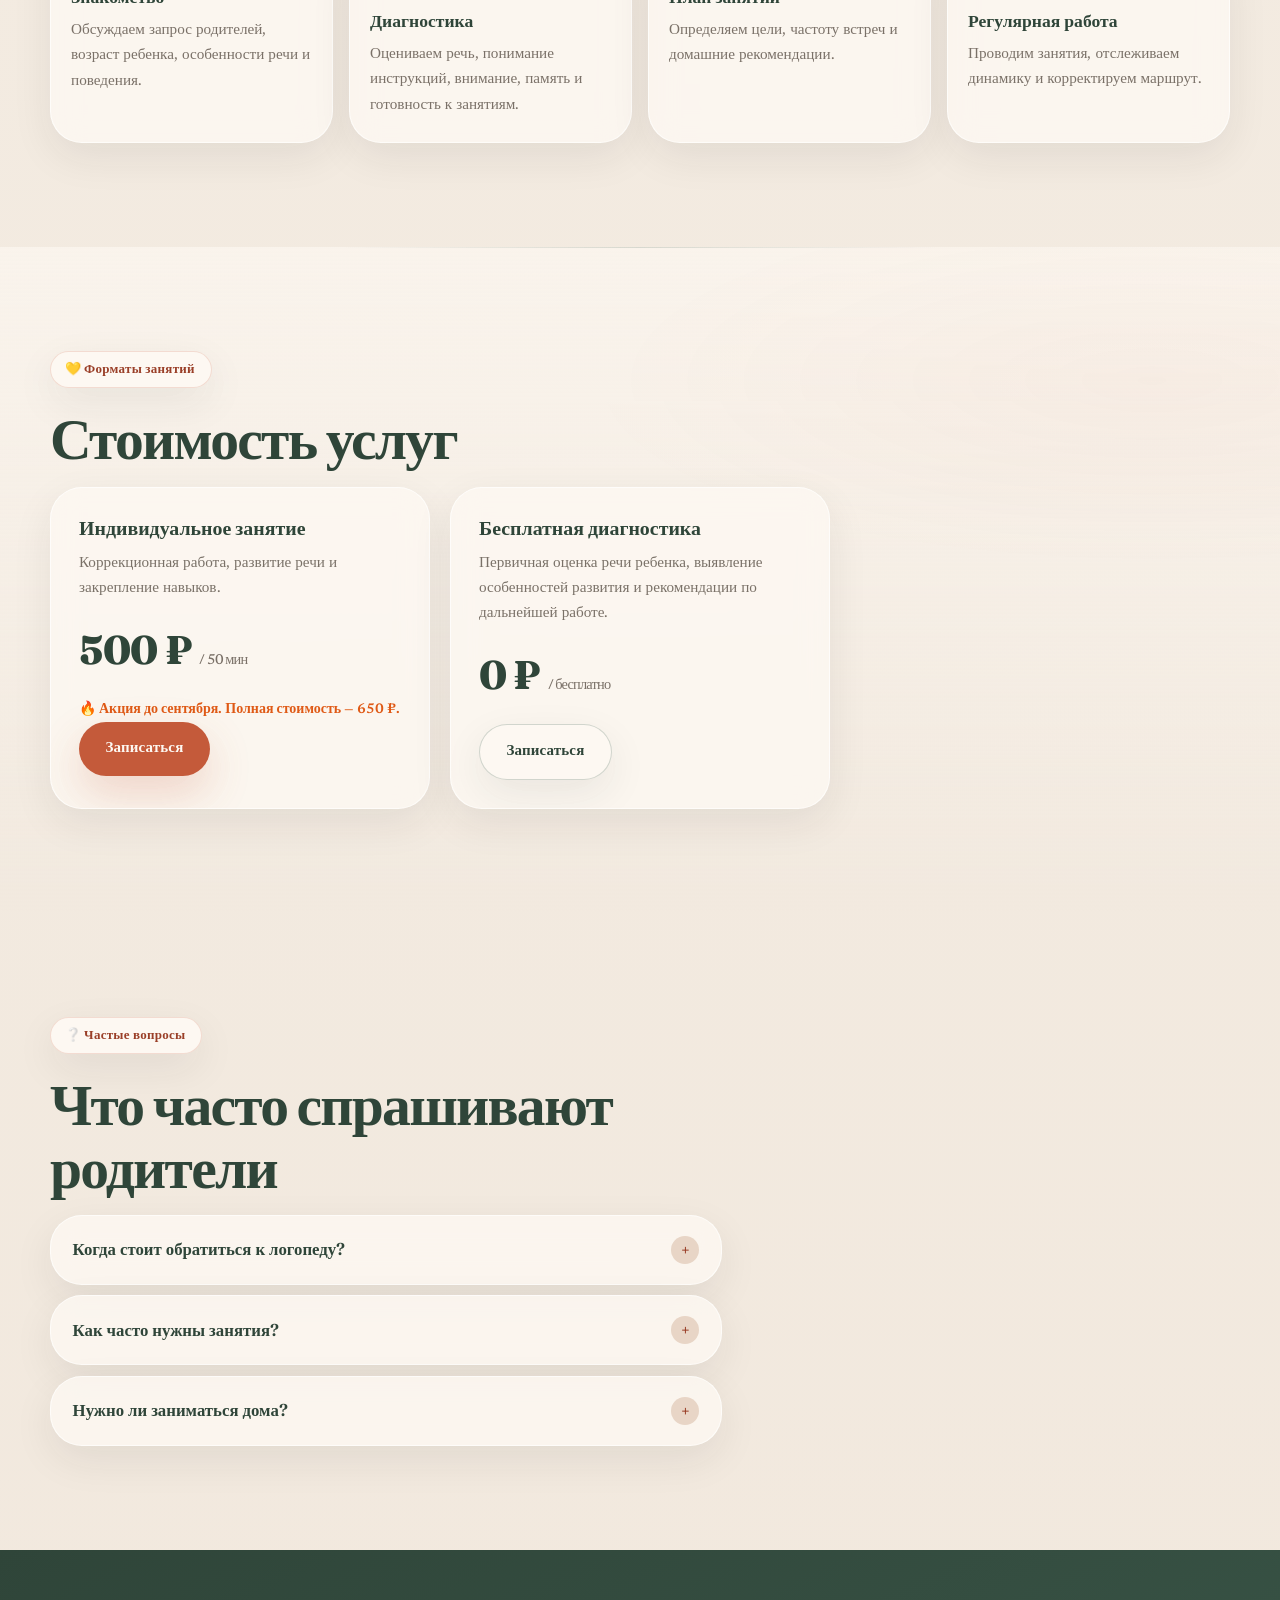
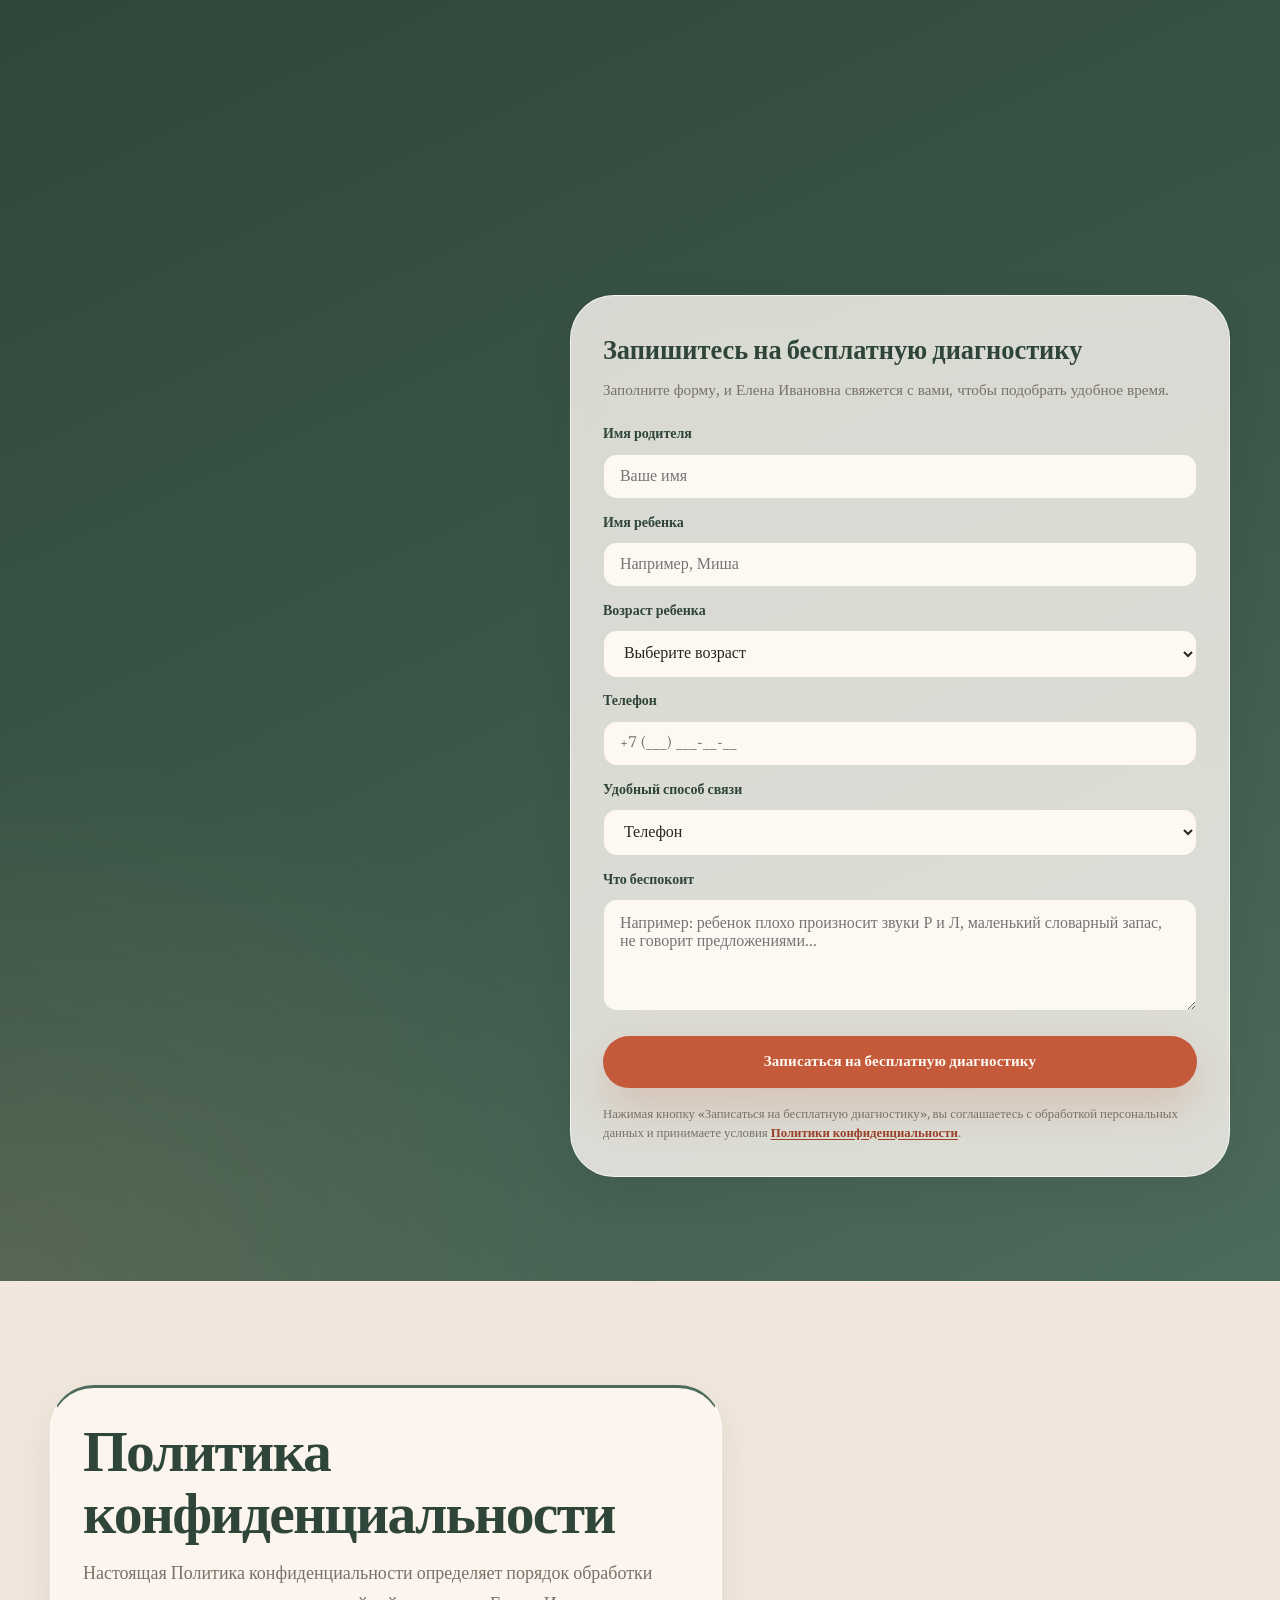
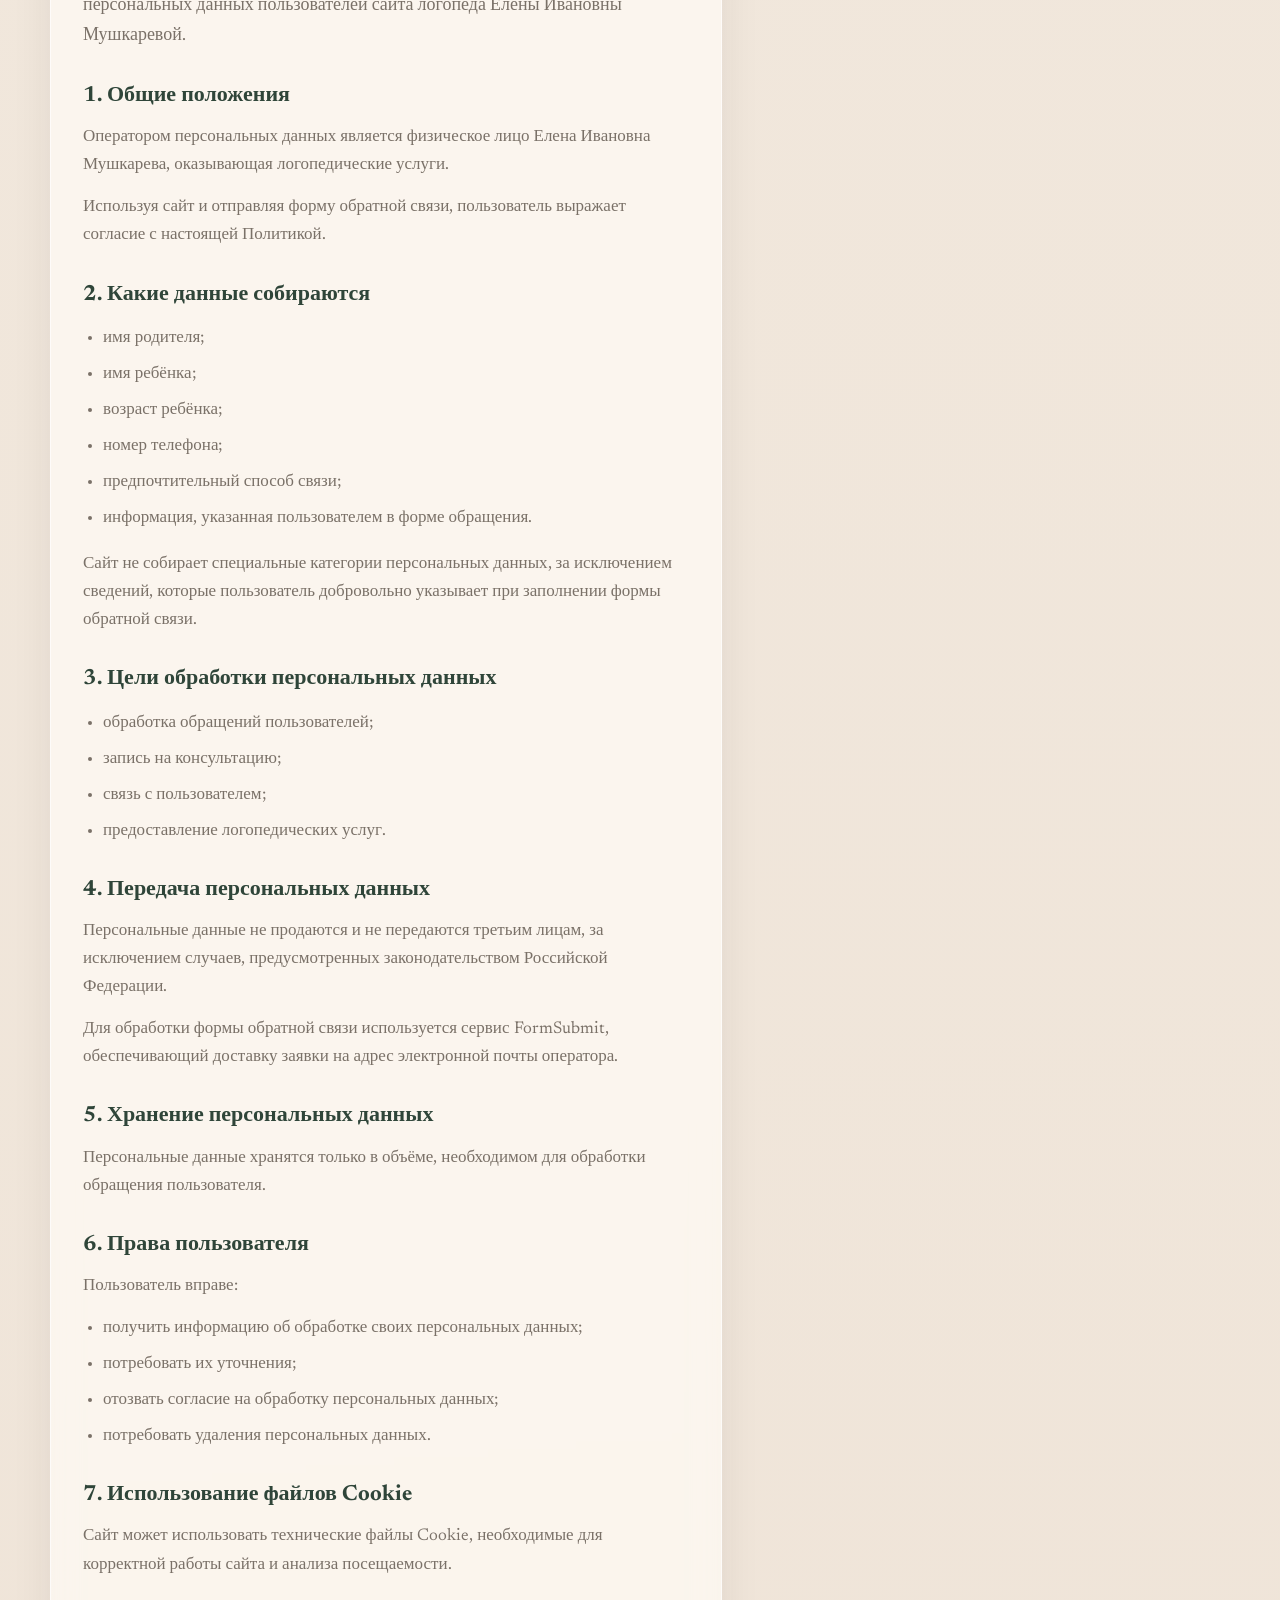
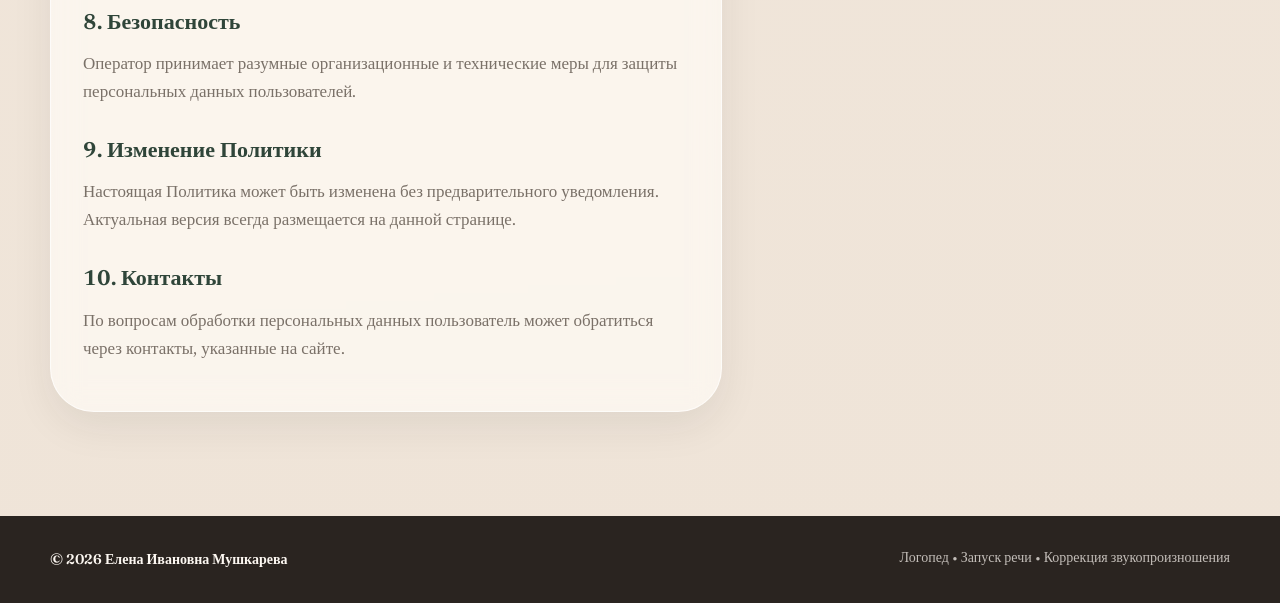
==== commit a86f673f: "Final website improvements" ====
--- a/index.html
+++ b/index.html
@@ -4,13 +4,22 @@
   <meta charset="UTF-8">
   <meta name="viewport" content="width=device-width, initial-scale=1.0">
 
-  <title>Елена Ивановна Мушкарева — логопед</title>
-
-  <meta name="description" content="Елена Ивановна Мушкарева — логопед. Запуск речи, коррекция звукопроизношения, диагностика и развитие речи у детей.">
-  <meta property="og:title" content="Елена Ивановна Мушкарева — логопед">
-  <meta property="og:description" content="Индивидуальные занятия для детей: запуск речи, коррекция звуков, диагностика и развитие речи.">
+  <title>Логопед Елена Мушкарева</title>
+
+  <meta name="description" content="Запуск речи • Коррекция звукопроизношения • Развитие речи • Индивидуальные очные занятия">
+  <link rel="canonical" href="https://natalialapkina.github.io/site-logoped-final/">
+
+  <meta property="og:title" content="Логопед Елена Мушкарева">
+  <meta property="og:description" content="Запуск речи • Коррекция звукопроизношения • Развитие речи • Индивидуальные очные занятия">
   <meta property="og:type" content="website">
-  <meta property="og:image" content="photo.jpg">
+  <meta property="og:url" content="https://natalialapkina.github.io/site-logoped-final/">
+  <meta property="og:image" content="https://natalialapkina.github.io/site-logoped-final/photo.jpg">
+  <meta property="og:locale" content="ru_RU">
+
+  <meta name="twitter:card" content="summary_large_image">
+  <meta name="twitter:title" content="Логопед Елена Мушкарева">
+  <meta name="twitter:description" content="Запуск речи • Коррекция звукопроизношения • Развитие речи • Индивидуальные очные занятия">
+  <meta name="twitter:image" content="https://natalialapkina.github.io/site-logoped-final/photo.jpg">
   <link rel="preconnect" href="https://fonts.googleapis.com">
   <link rel="preconnect" href="https://fonts.gstatic.com" crossorigin>
   <link href="https://fonts.googleapis.com/css2?family=Fraunces:ital,opsz,wght@0,9..144,500;0,9..144,700;0,9..144,800;1,9..144,500&family=Newsreader:ital,opsz,wght@0,6..72,400;0,6..72,500;0,6..72,600;1,6..72,400&display=swap" rel="stylesheet">
@@ -52,14 +61,14 @@
     <div class="reveal">
       <div class="badge">🌿 Бережный подход к каждому ребенку</div>
       <h1>Логопед <span>Елена Ивановна Мушкарева</span></h1>
-      <div class="promo-badge">🔥 Акция до сентября — индивидуальные занятия 500 ₽</div>
+      <div class="promo-badge">🎁 До сентября индивидуальные занятия — 500 ₽ вместо 650 ₽</div>
       <p class="hero-text">
         Индивидуальная помощь детям в запуске речи, коррекции звукопроизношения,
         развитии внимания, памяти, мышления и подготовке к обучению.
       </p>
 
       <div class="hero-actions">
-        <a class="btn btn-primary" href="#contact">Записаться на консультацию</a>
+        <a class="btn btn-primary" href="#contact">Записаться на бесплатную диагностику</a>
         <a class="btn btn-secondary" href="#documents">Посмотреть документы</a>
       </div>
 
@@ -84,7 +93,7 @@
         <img src="photo.jpg" alt="Елена Ивановна Мушкарева">
       </div>
       <div class="hero-note">
-        Первичная консультация помогает определить особенности речи ребенка
+        Бесплатная диагностика помогает определить особенности речевого развития ребенка
         и подобрать индивидуальный маршрут занятий.
       </div>
     </div>
@@ -353,7 +362,7 @@
   <div class="container">
     <div class="badge reveal">📩 Запись и связь</div>
     <h2 class="section-title reveal">Свяжитесь с Еленой Ивановной</h2>
-    <p class="section-subtitle reveal">Можно позвонить, написать в WhatsApp или связаться через MAX.</p>
+    <p class="section-subtitle reveal">Заполните форму ниже или свяжитесь с Еленой Ивановной удобным для вас способом.</p>
 
     <div class="contact-grid">
       <div class="contact-info reveal">
@@ -430,8 +439,8 @@
           <button class="btn btn-primary" type="submit">Записаться на бесплатную диагностику</button>
 
           <div class="form-note">
-            Нажимая кнопку, вы соглашаетесь на обработку персональных данных.
-            <a href="#privacy">Политика конфиденциальности</a>
+            Нажимая кнопку «Записаться на бесплатную диагностику», вы соглашаетесь с обработкой персональных данных и принимаете условия
+            <a href="#privacy">Политики конфиденциальности</a>.
           </div>
         </div>
       </form>
@@ -443,9 +452,83 @@
   <div class="container">
     <div class="privacy-box glass reveal">
       <h2 class="section-title">Политика конфиденциальности</h2>
+
       <p class="section-subtitle">
-        Персональные данные используются только для связи с пользователем,
-        записи на консультацию и уточнения деталей обращения. Данные не передаются третьим лицам.
+        Настоящая Политика конфиденциальности определяет порядок обработки персональных данных пользователей сайта логопеда Елены Ивановны Мушкаревой.
+      </p>
+
+      <h3>1. Общие положения</h3>
+      <p>
+        Оператором персональных данных является физическое лицо Елена Ивановна Мушкарева,
+        оказывающая логопедические услуги.
+      </p>
+      <p>
+        Используя сайт и отправляя форму обратной связи, пользователь выражает согласие с настоящей Политикой.
+      </p>
+
+      <h3>2. Какие данные собираются</h3>
+      <ul>
+        <li>имя родителя;</li>
+        <li>имя ребёнка;</li>
+        <li>возраст ребёнка;</li>
+        <li>номер телефона;</li>
+        <li>предпочтительный способ связи;</li>
+        <li>информация, указанная пользователем в форме обращения.</li>
+      </ul>
+      <p>
+        Сайт не собирает специальные категории персональных данных, за исключением сведений, которые пользователь добровольно указывает при заполнении формы обратной связи.
+      </p>
+
+      <h3>3. Цели обработки персональных данных</h3>
+      <ul>
+        <li>обработка обращений пользователей;</li>
+        <li>запись на консультацию;</li>
+        <li>связь с пользователем;</li>
+        <li>предоставление логопедических услуг.</li>
+      </ul>
+
+      <h3>4. Передача персональных данных</h3>
+      <p>
+        Персональные данные не продаются и не передаются третьим лицам,
+        за исключением случаев, предусмотренных законодательством Российской Федерации.
+      </p>
+      <p>
+        Для обработки формы обратной связи используется сервис FormSubmit, обеспечивающий доставку заявки на адрес электронной почты оператора.
+      </p>
+
+      <h3>5. Хранение персональных данных</h3>
+      <p>
+        Персональные данные хранятся только в объёме, необходимом для обработки обращения пользователя.
+      </p>
+
+      <h3>6. Права пользователя</h3>
+      <p>Пользователь вправе:</p>
+      <ul>
+        <li>получить информацию об обработке своих персональных данных;</li>
+        <li>потребовать их уточнения;</li>
+        <li>отозвать согласие на обработку персональных данных;</li>
+        <li>потребовать удаления персональных данных.</li>
+      </ul>
+
+      <h3>7. Использование файлов Cookie</h3>
+      <p>
+        Сайт может использовать технические файлы Cookie, необходимые для корректной работы сайта и анализа посещаемости.
+      </p>
+
+      <h3>8. Безопасность</h3>
+      <p>
+        Оператор принимает разумные организационные и технические меры для защиты персональных данных пользователей.
+      </p>
+
+      <h3>9. Изменение Политики</h3>
+      <p>
+        Настоящая Политика может быть изменена без предварительного уведомления.
+        Актуальная версия всегда размещается на данной странице.
+      </p>
+
+      <h3>10. Контакты</h3>
+      <p>
+        По вопросам обработки персональных данных пользователь может обратиться через контакты, указанные на сайте.
       </p>
     </div>
   </div>
@@ -456,7 +539,7 @@
 <footer class="footer">
   <div class="container footer-inner">
     <div>© 2026 Елена Ивановна Мушкарева</div>
-    <div>Логопед · Учитель-логопед · Развитие речи</div>
+    <div>Логопед • Запуск речи • Коррекция звукопроизношения</div>
   </div>
 </footer>
 
--- a/styles.css
+++ b/styles.css
@@ -1136,6 +1136,27 @@
   border-top: 3px solid var(--sage);
 }
 
+.privacy-box h3 {
+  margin-top: 26px;
+  margin-bottom: 10px;
+  color: var(--sage-deep);
+  font-size: 22px;
+}
+
+.privacy-box p {
+  color: var(--muted);
+  margin-bottom: 14px;
+}
+
+.privacy-box ul {
+  margin: 12px 0 18px 20px;
+  color: var(--muted);
+}
+
+.privacy-box li {
+  margin-bottom: 8px;
+}
+
 .thank-you-page {
   min-height: calc(100vh - 12rem);
   display: flex;
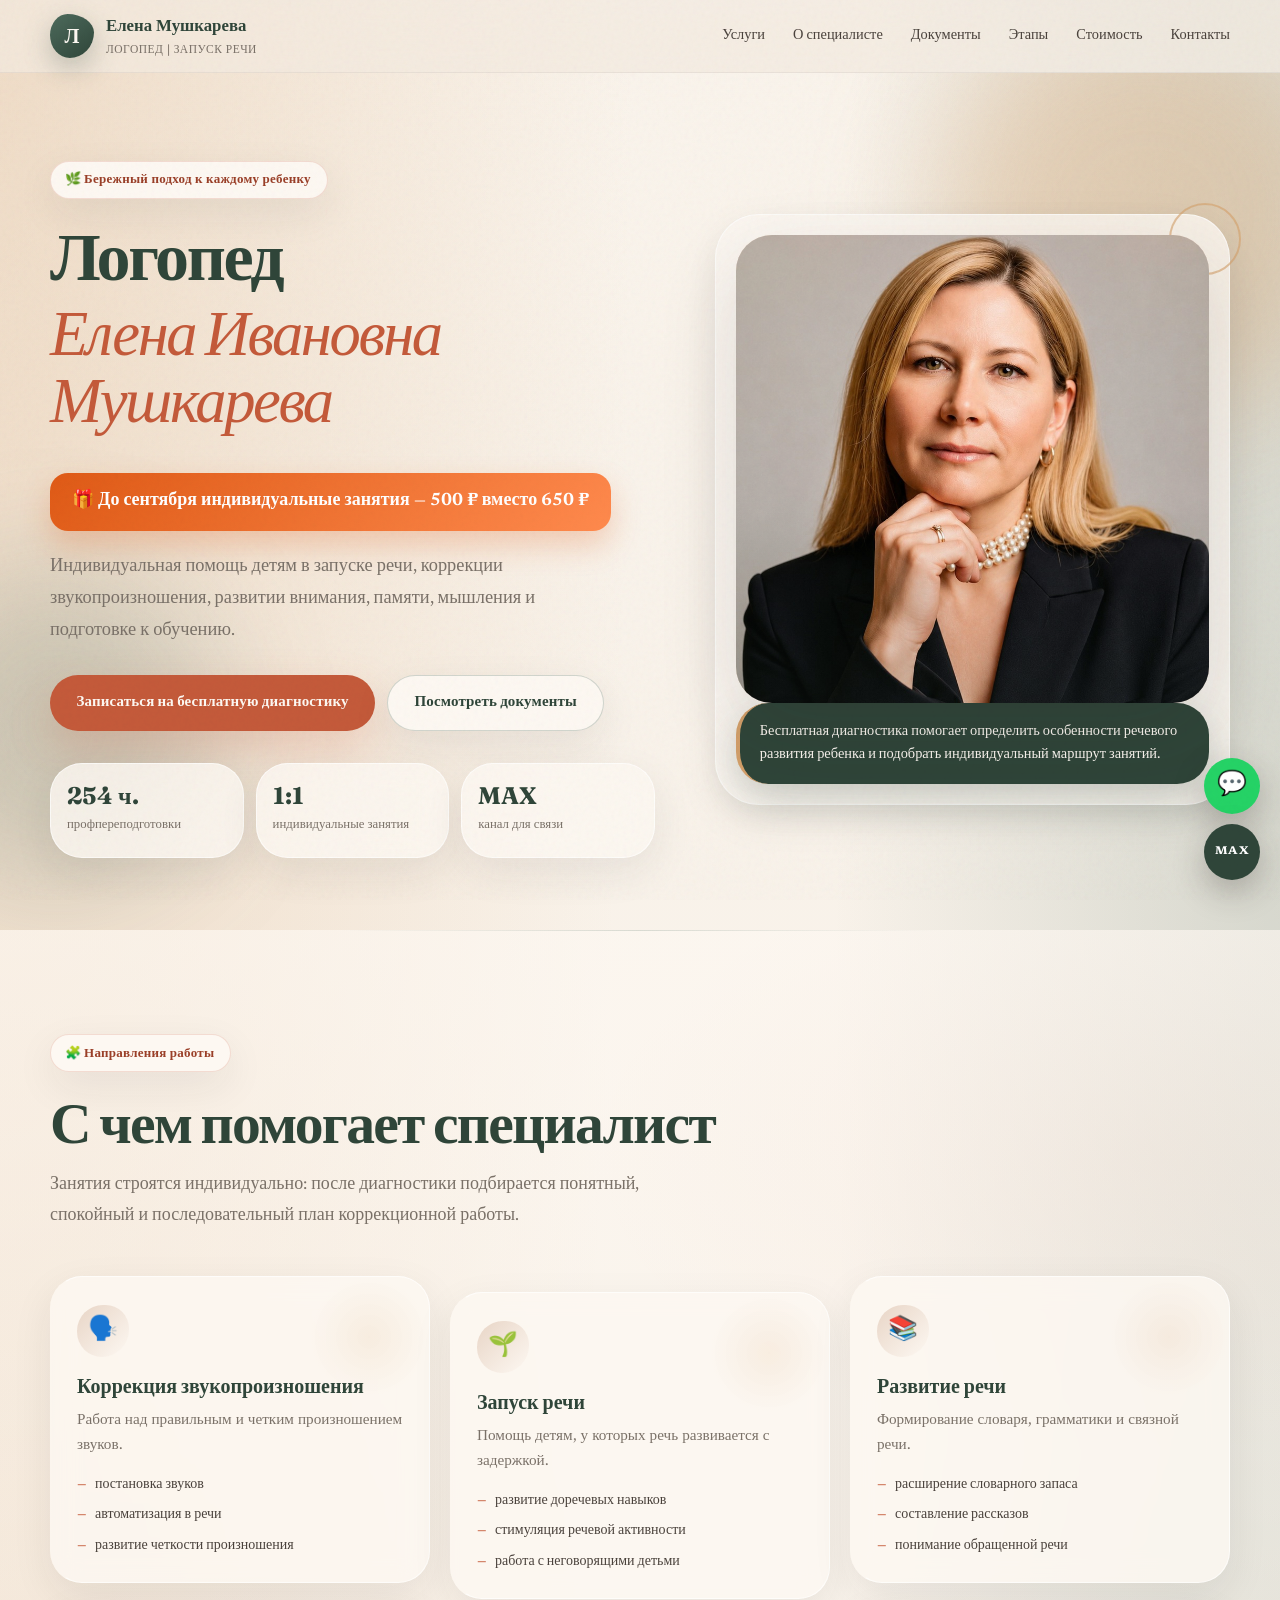
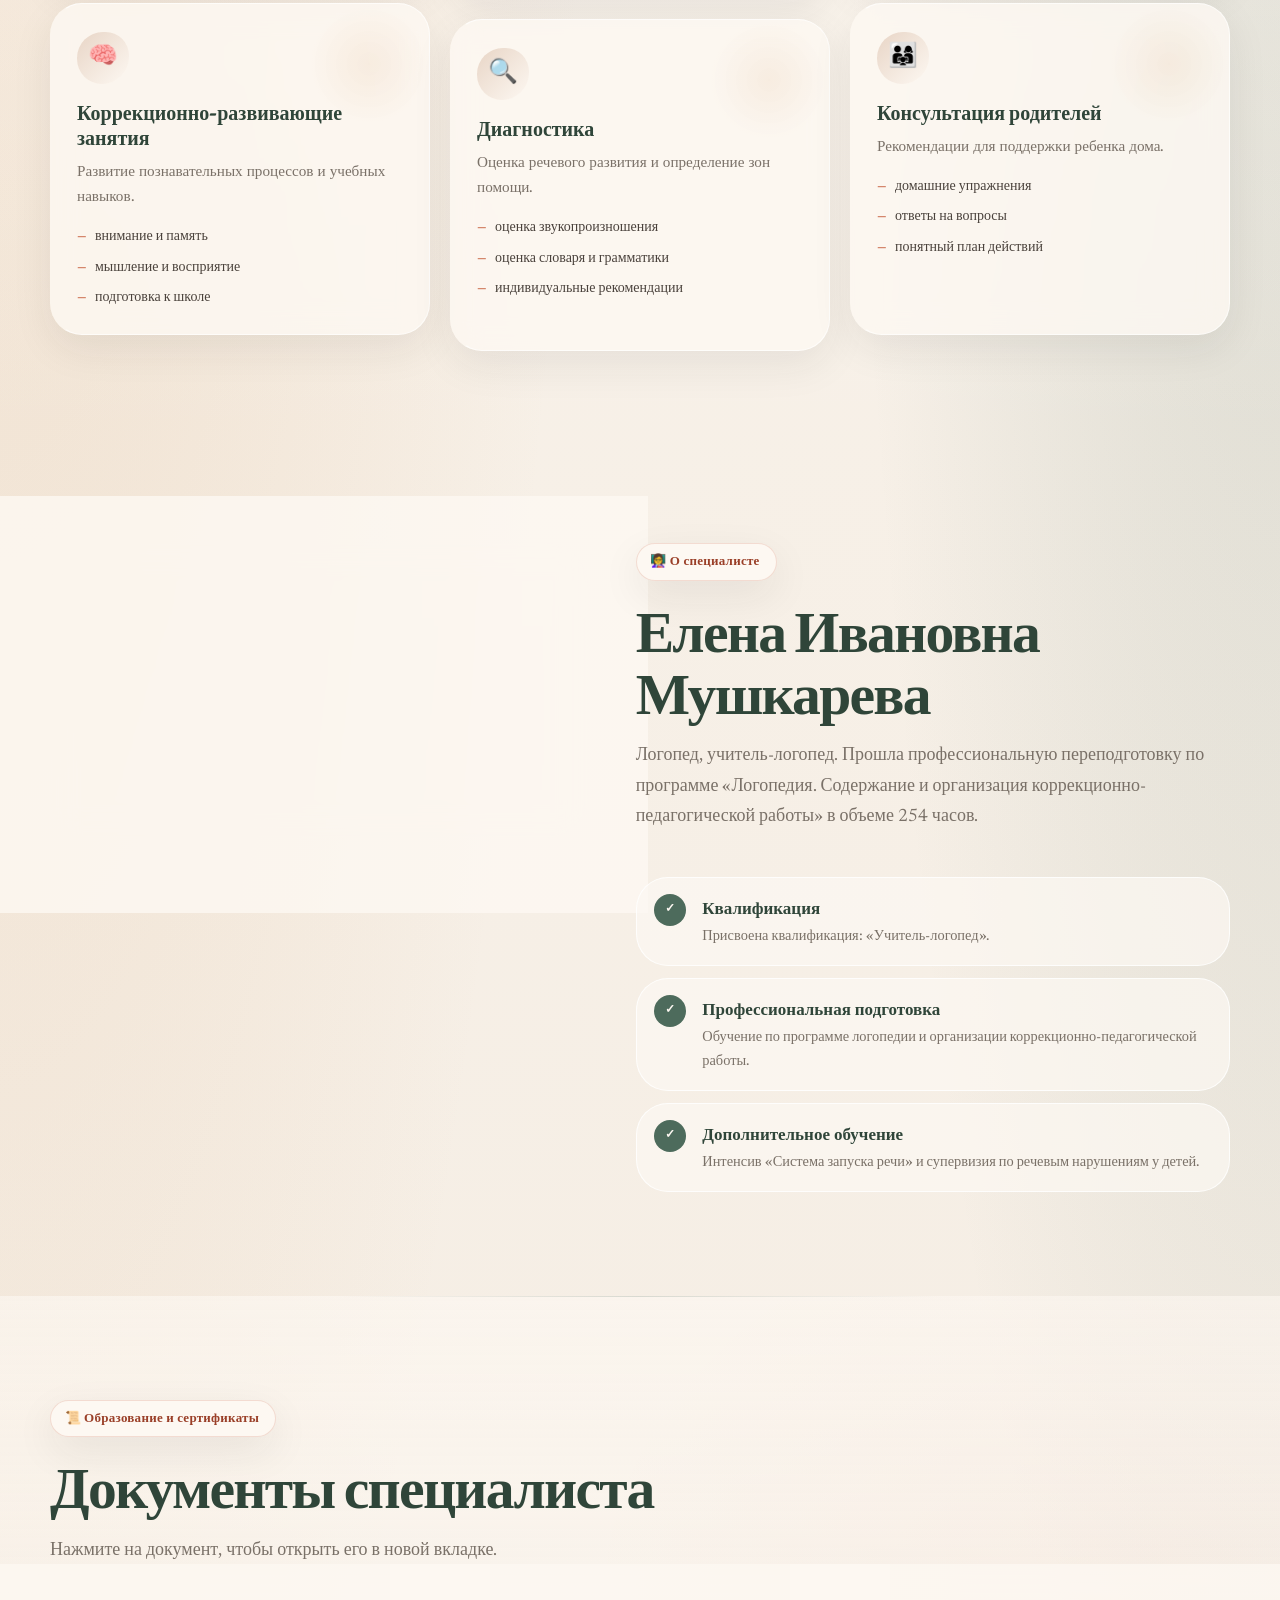
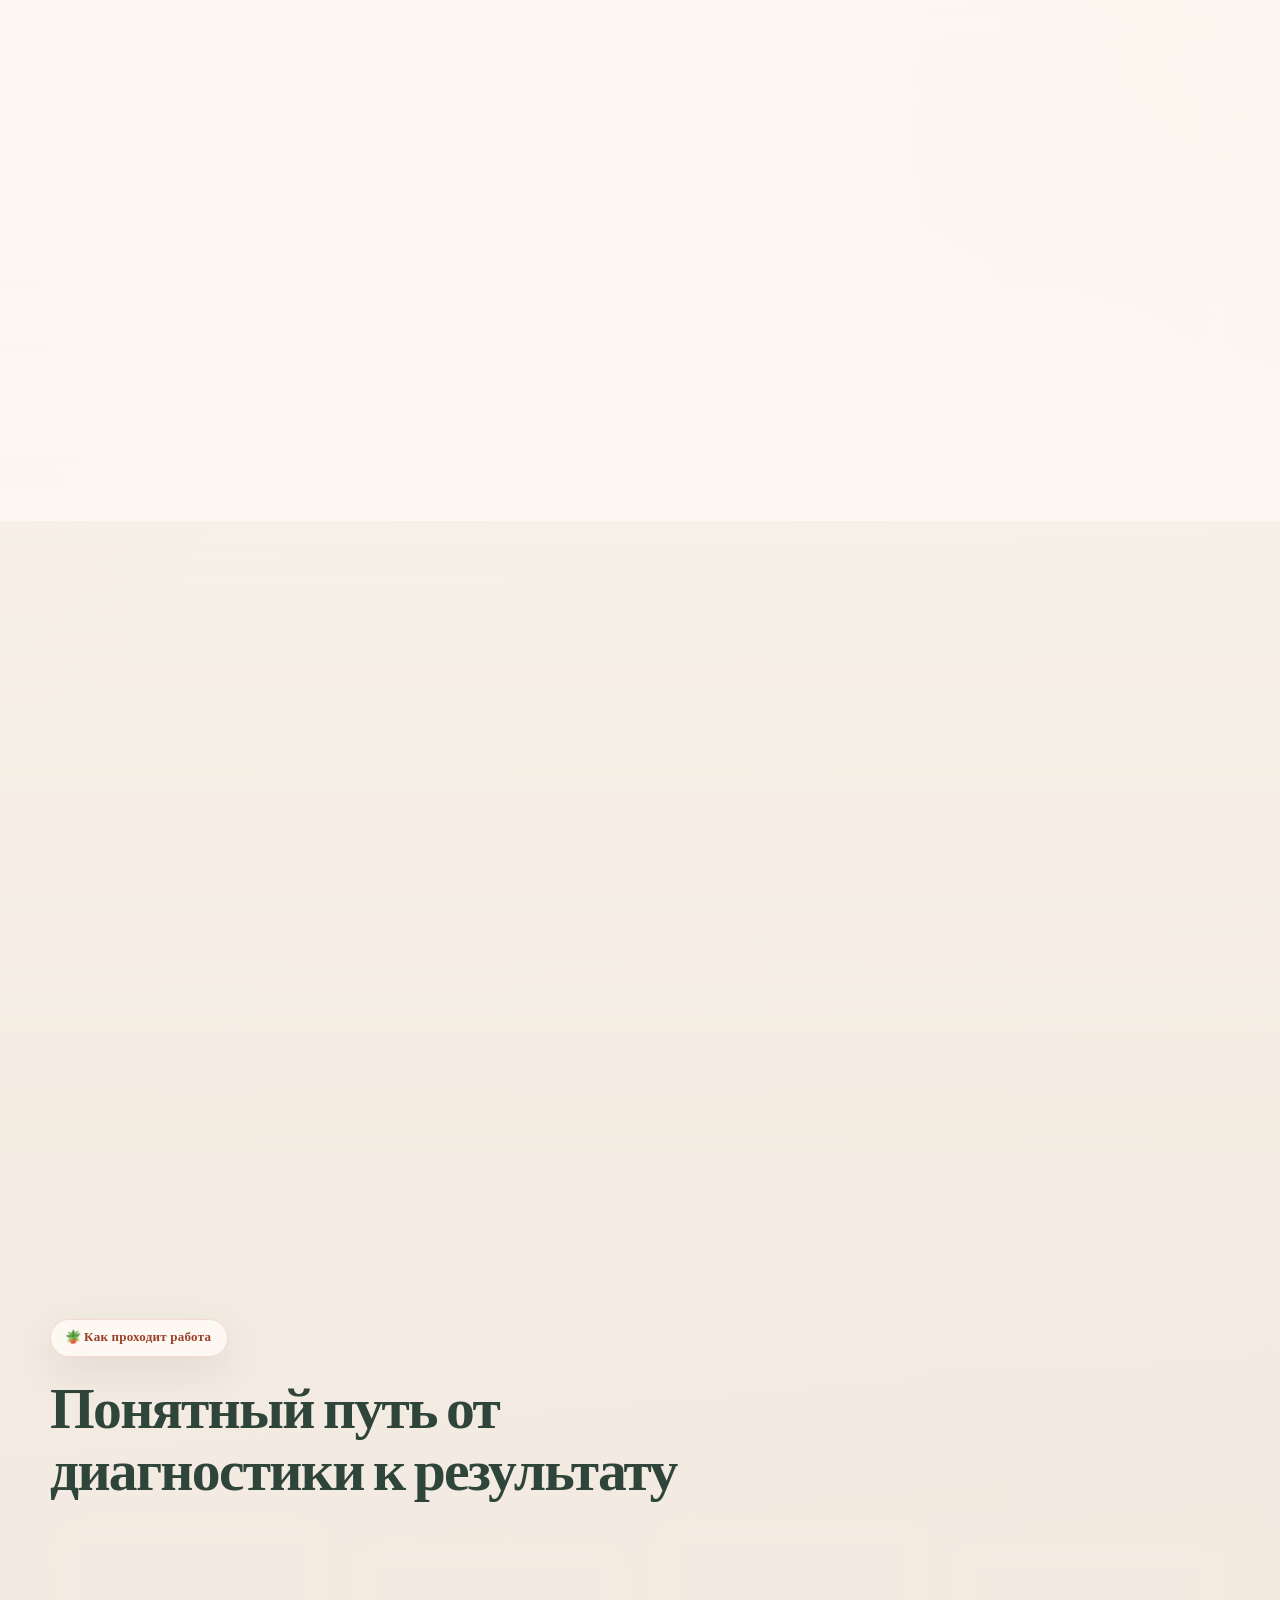
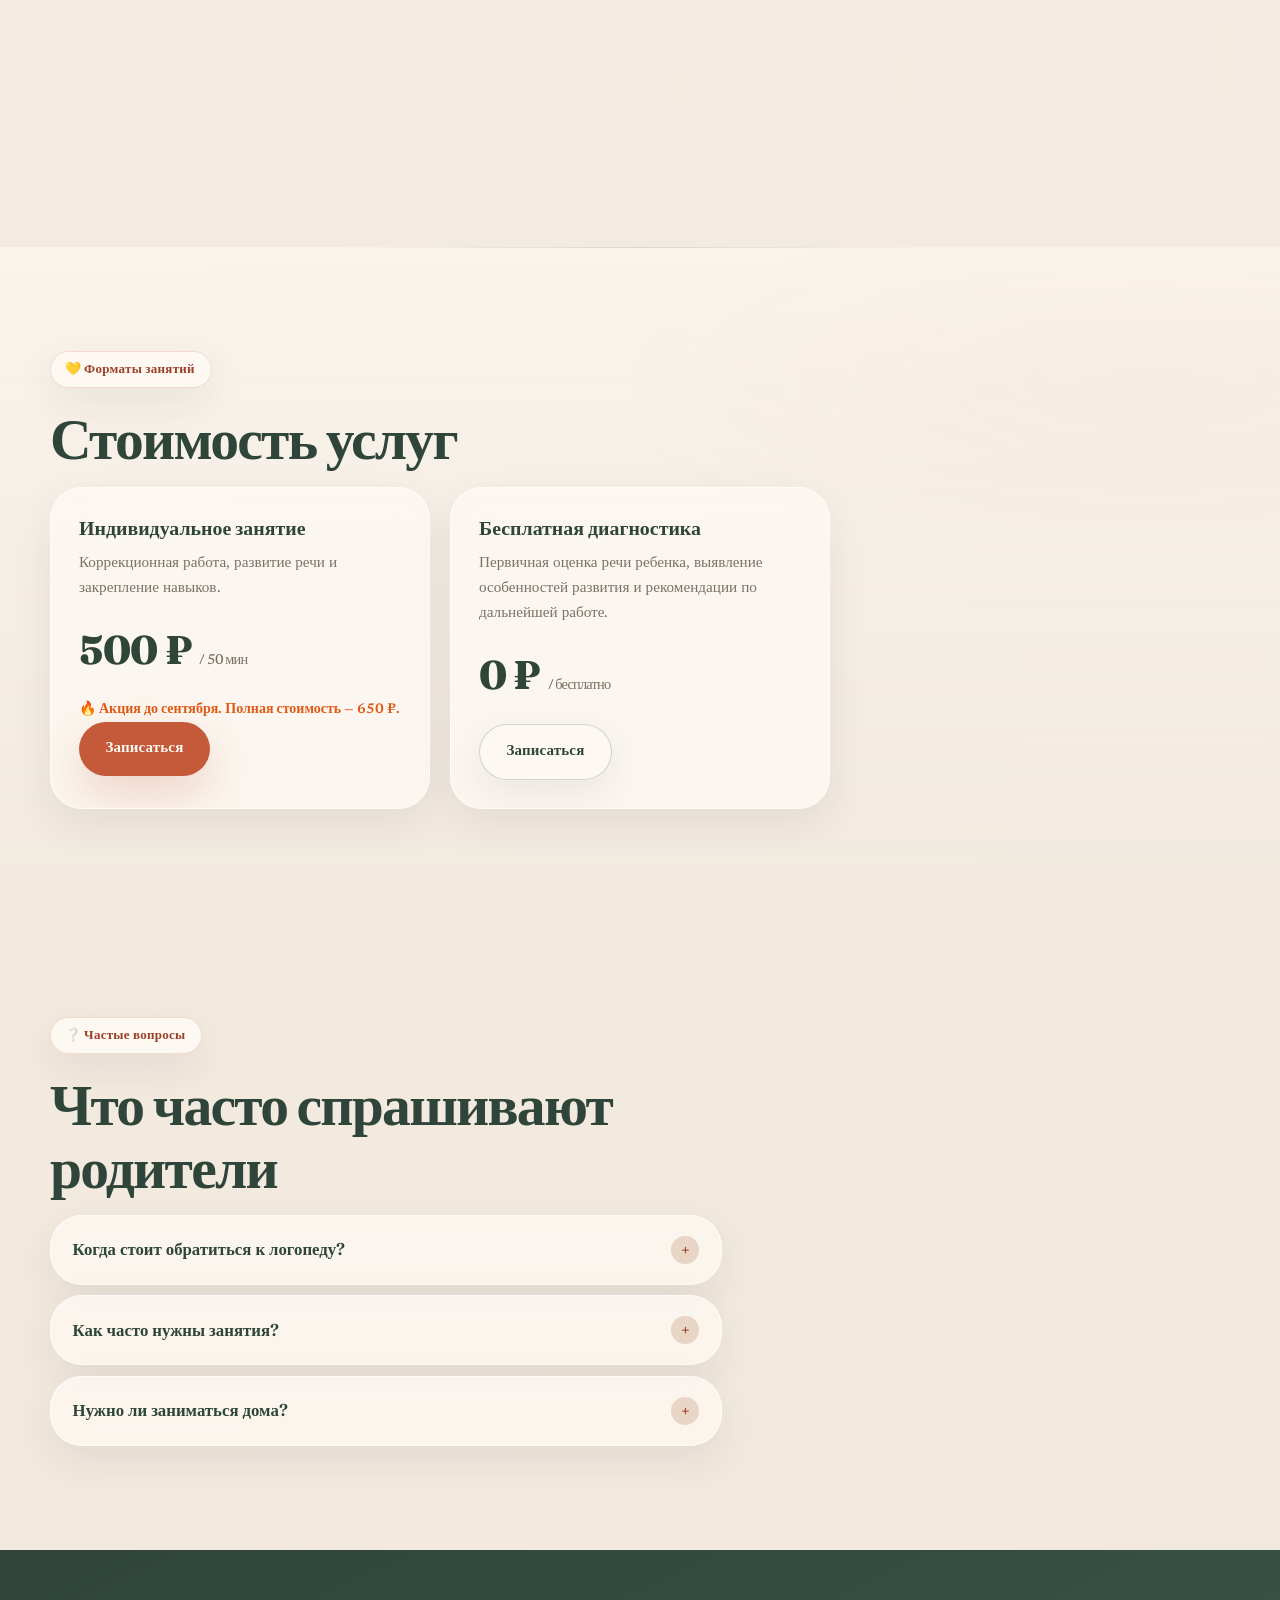
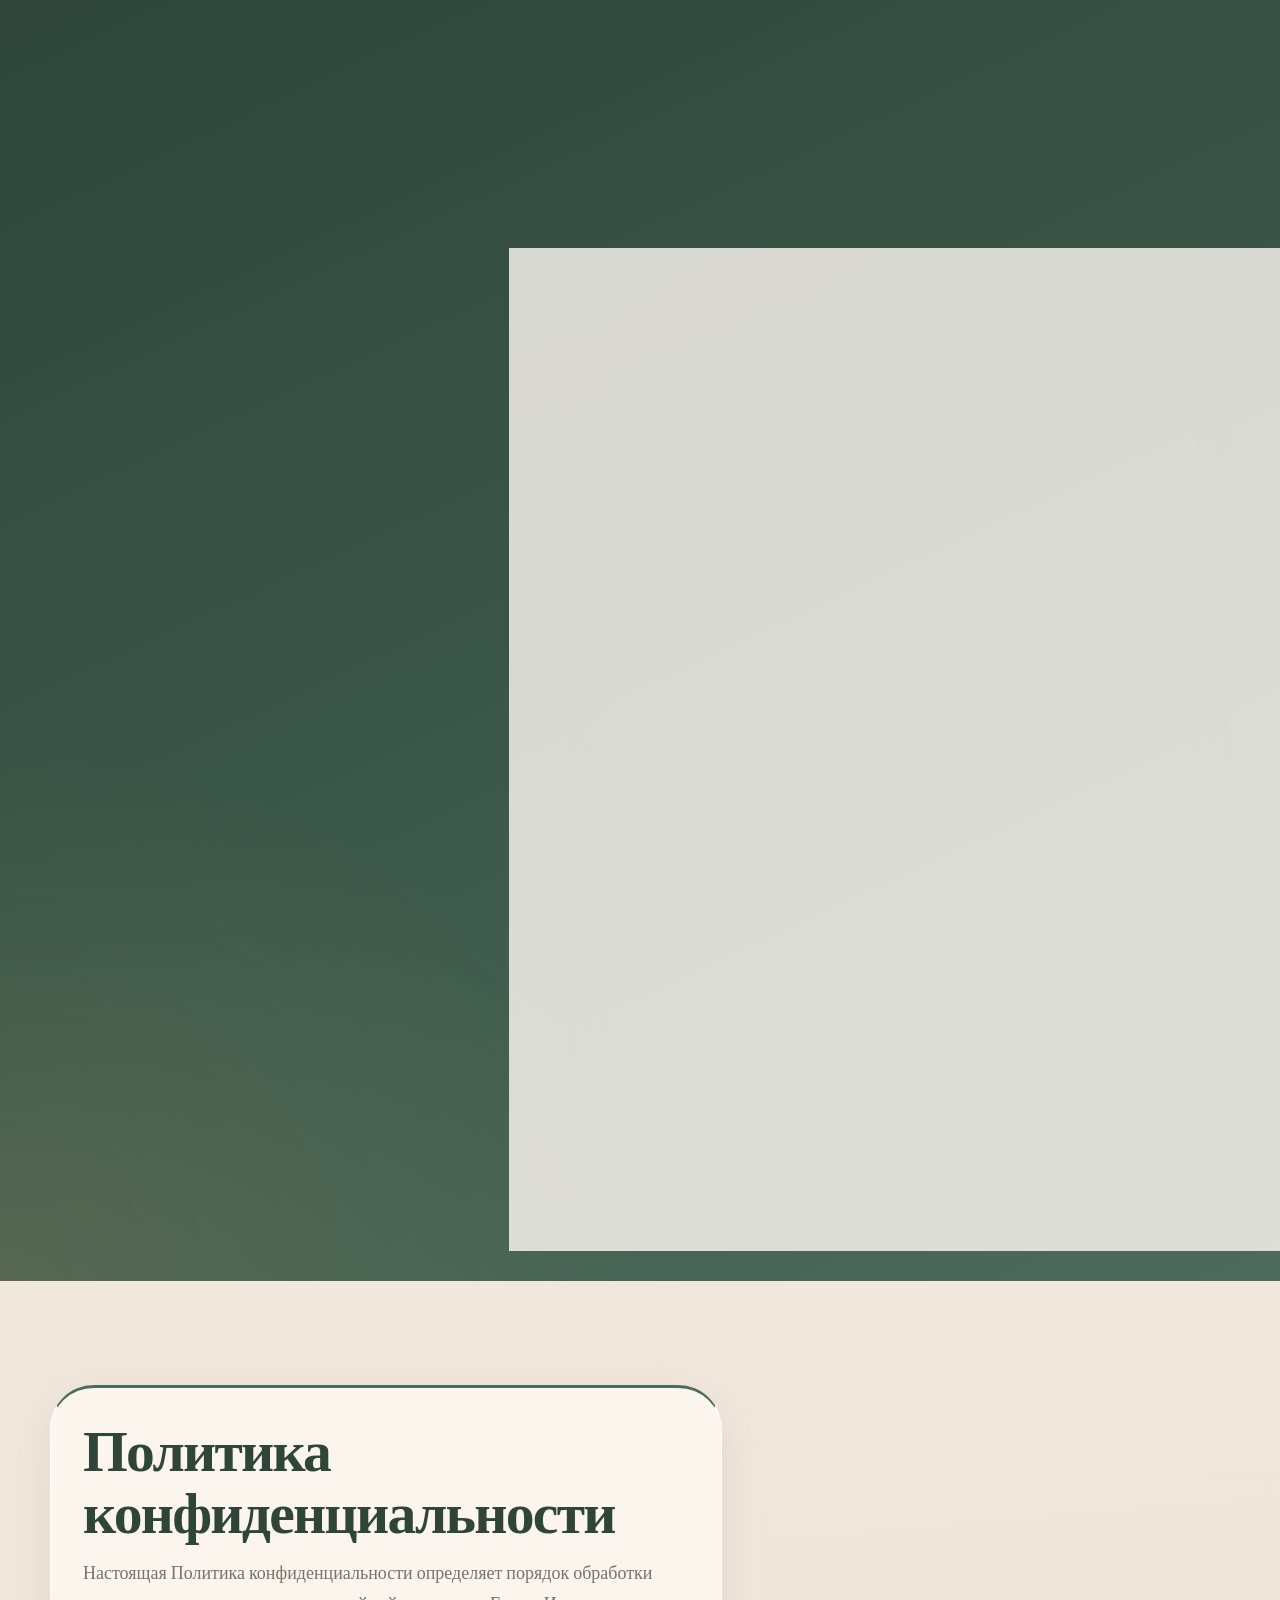
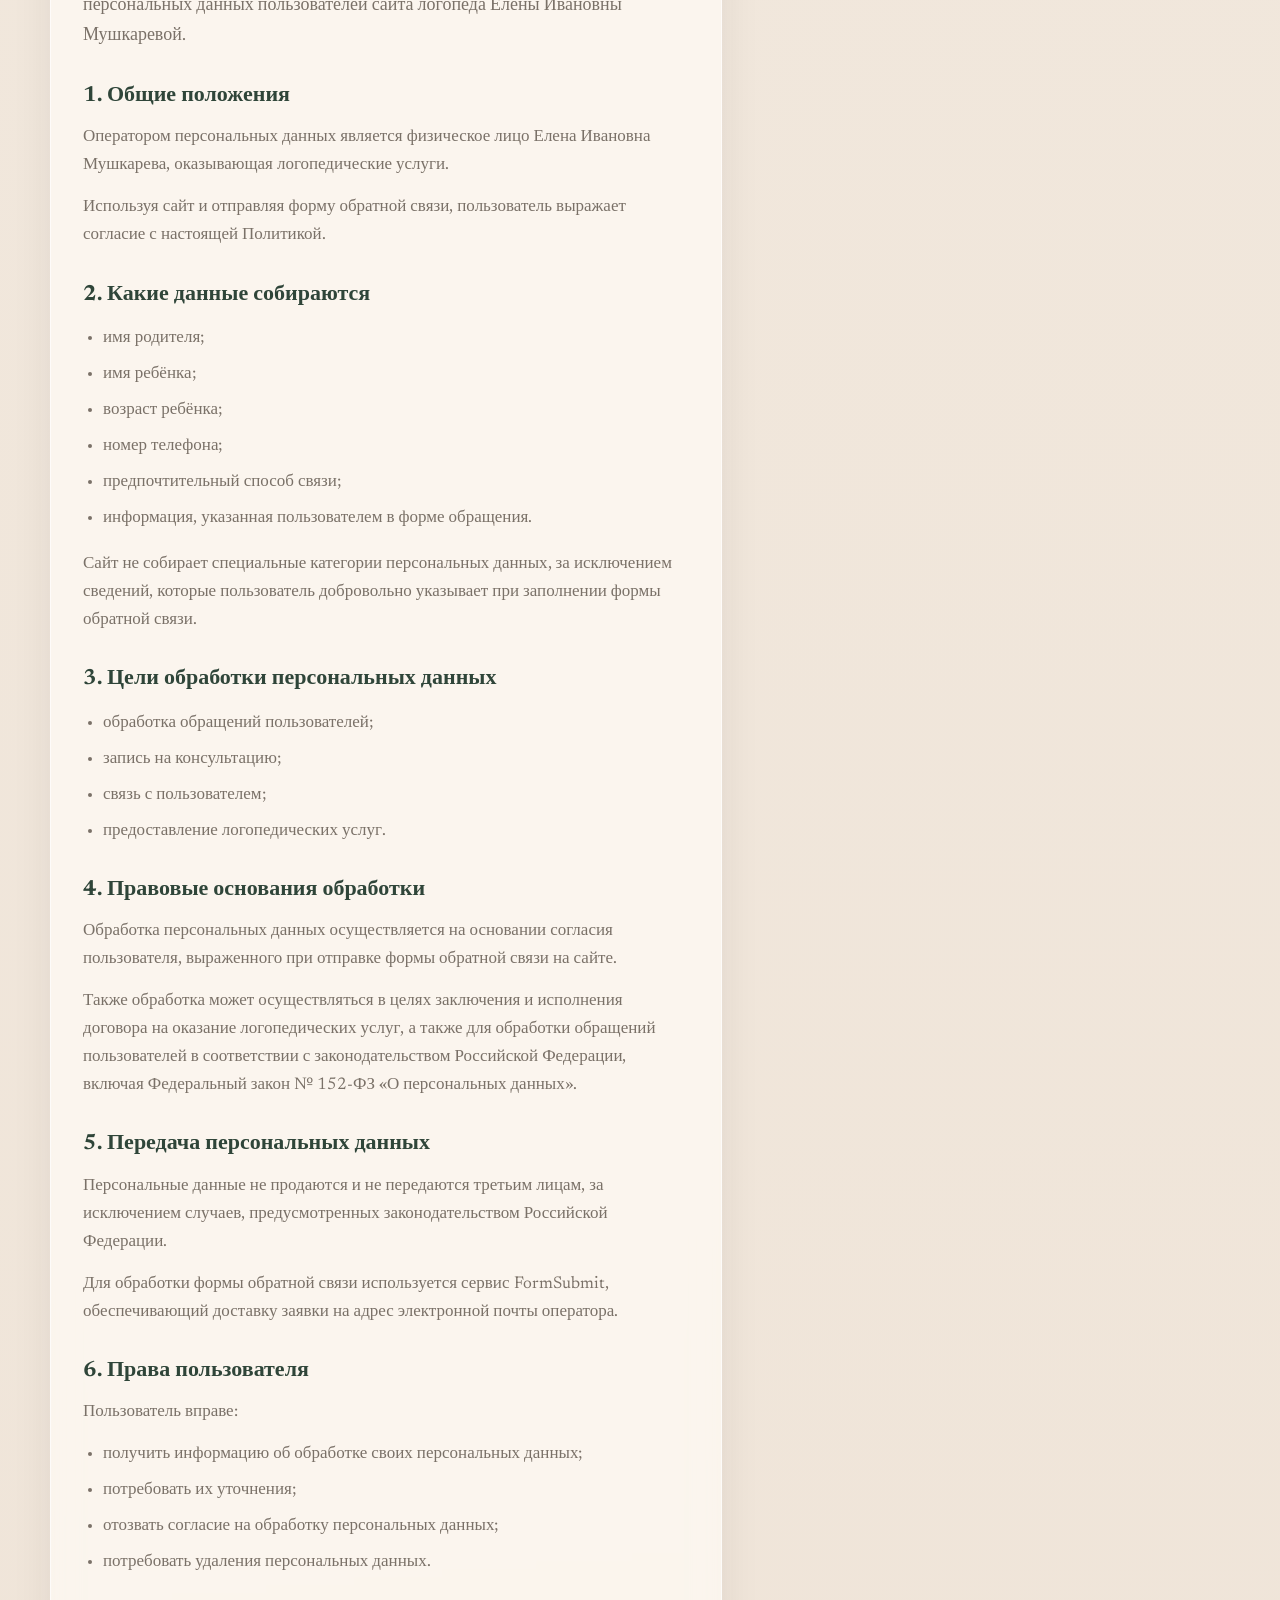
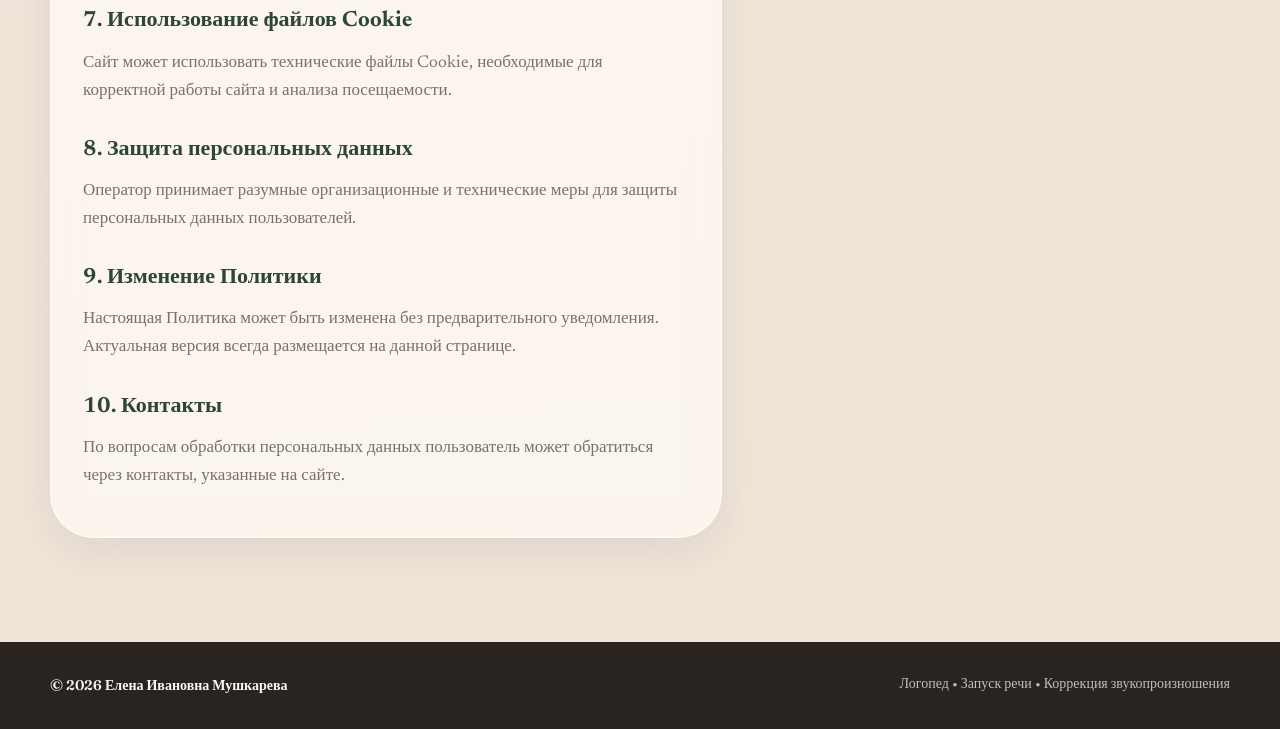
==== commit 02e2558f: "Final website improvements" ====
--- a/index.html
+++ b/index.html
@@ -450,7 +450,7 @@
 
 <section class="section" id="privacy">
   <div class="container">
-    <div class="privacy-box glass reveal">
+    <div class="privacy-box glass">
       <h2 class="section-title">Политика конфиденциальности</h2>
 
       <p class="section-subtitle">
@@ -487,18 +487,25 @@
         <li>предоставление логопедических услуг.</li>
       </ul>
 
-      <h3>4. Передача персональных данных</h3>
+      <h3>4. Правовые основания обработки</h3>
+      <p>
+        Обработка персональных данных осуществляется на основании согласия пользователя,
+        выраженного при отправке формы обратной связи на сайте.
+      </p>
+      <p>
+        Также обработка может осуществляться в целях заключения и исполнения договора
+        на оказание логопедических услуг, а также для обработки обращений пользователей
+        в соответствии с законодательством Российской Федерации, включая Федеральный закон
+        № 152-ФЗ «О персональных данных».
+      </p>
+
+      <h3>5. Передача персональных данных</h3>
       <p>
         Персональные данные не продаются и не передаются третьим лицам,
         за исключением случаев, предусмотренных законодательством Российской Федерации.
       </p>
       <p>
         Для обработки формы обратной связи используется сервис FormSubmit, обеспечивающий доставку заявки на адрес электронной почты оператора.
-      </p>
-
-      <h3>5. Хранение персональных данных</h3>
-      <p>
-        Персональные данные хранятся только в объёме, необходимом для обработки обращения пользователя.
       </p>
 
       <h3>6. Права пользователя</h3>
@@ -515,7 +522,7 @@
         Сайт может использовать технические файлы Cookie, необходимые для корректной работы сайта и анализа посещаемости.
       </p>
 
-      <h3>8. Безопасность</h3>
+      <h3>8. Защита персональных данных</h3>
       <p>
         Оператор принимает разумные организационные и технические меры для защиты персональных данных пользователей.
       </p>
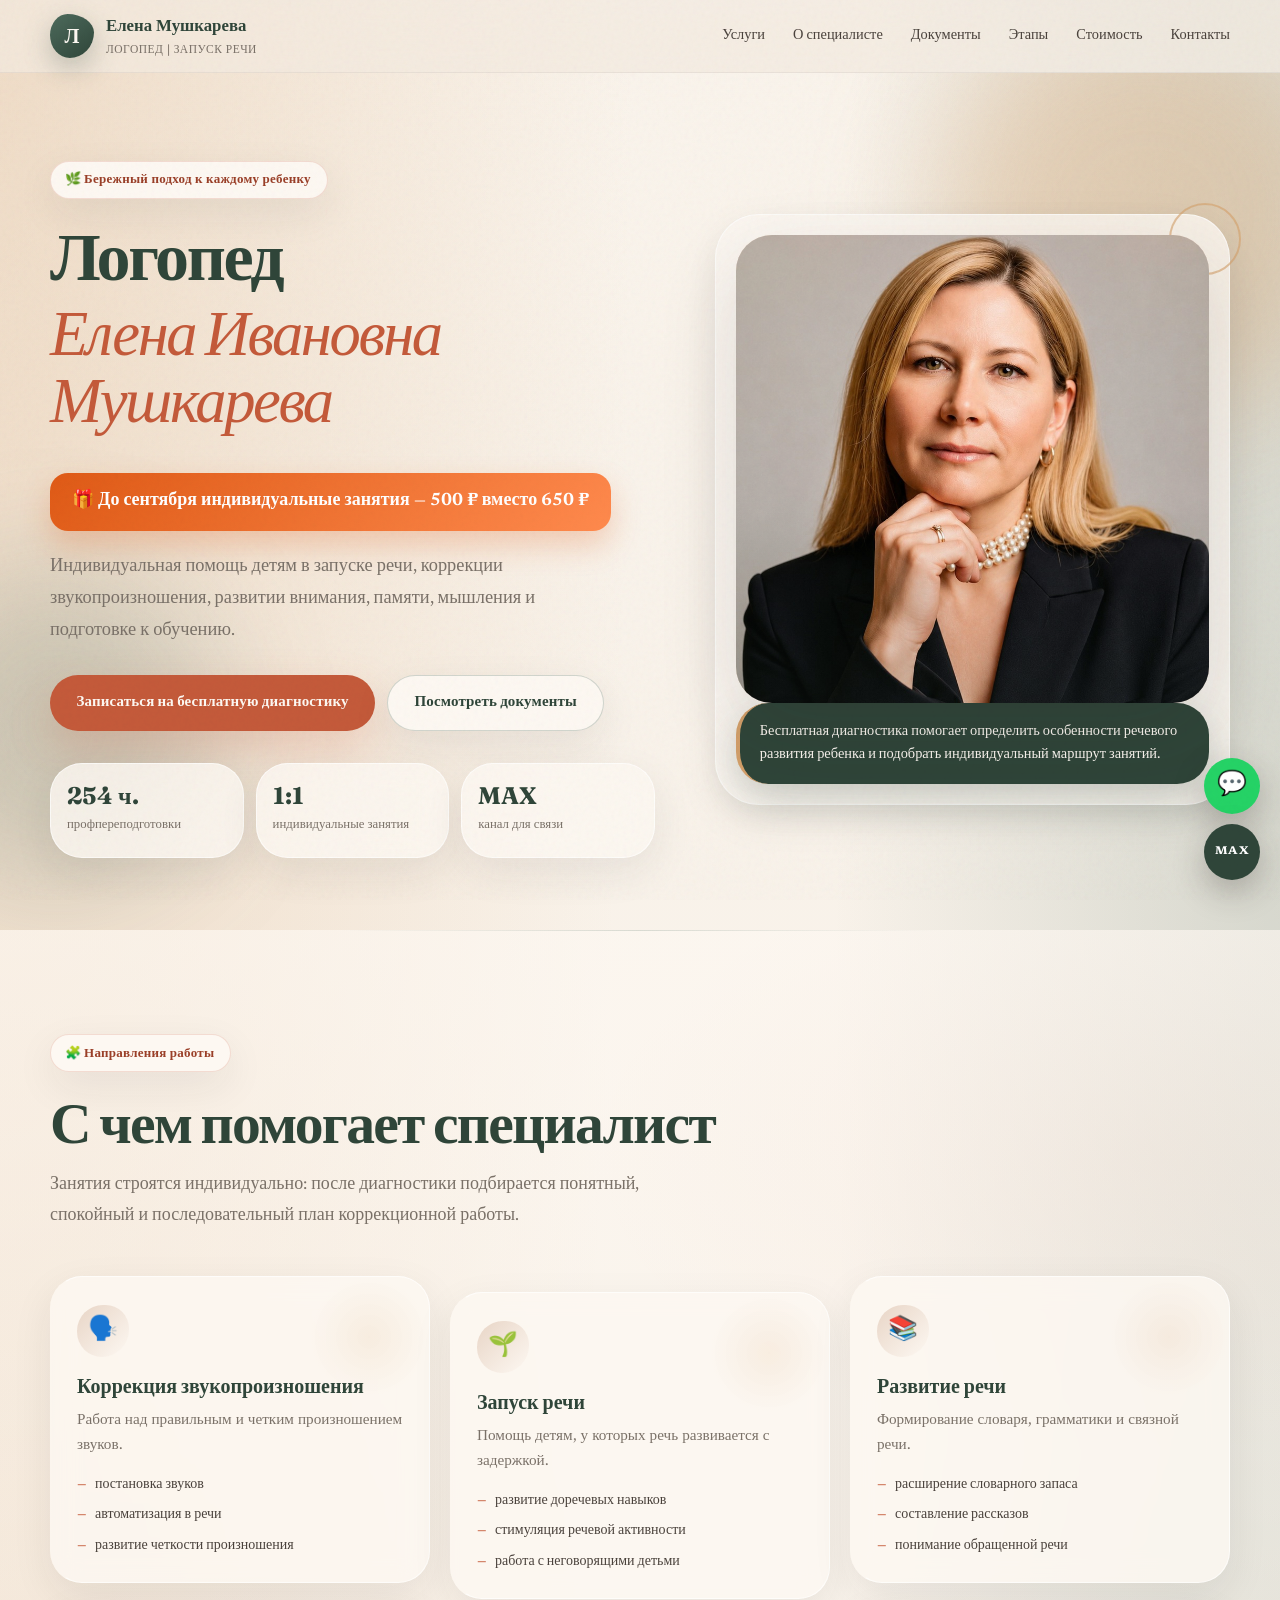
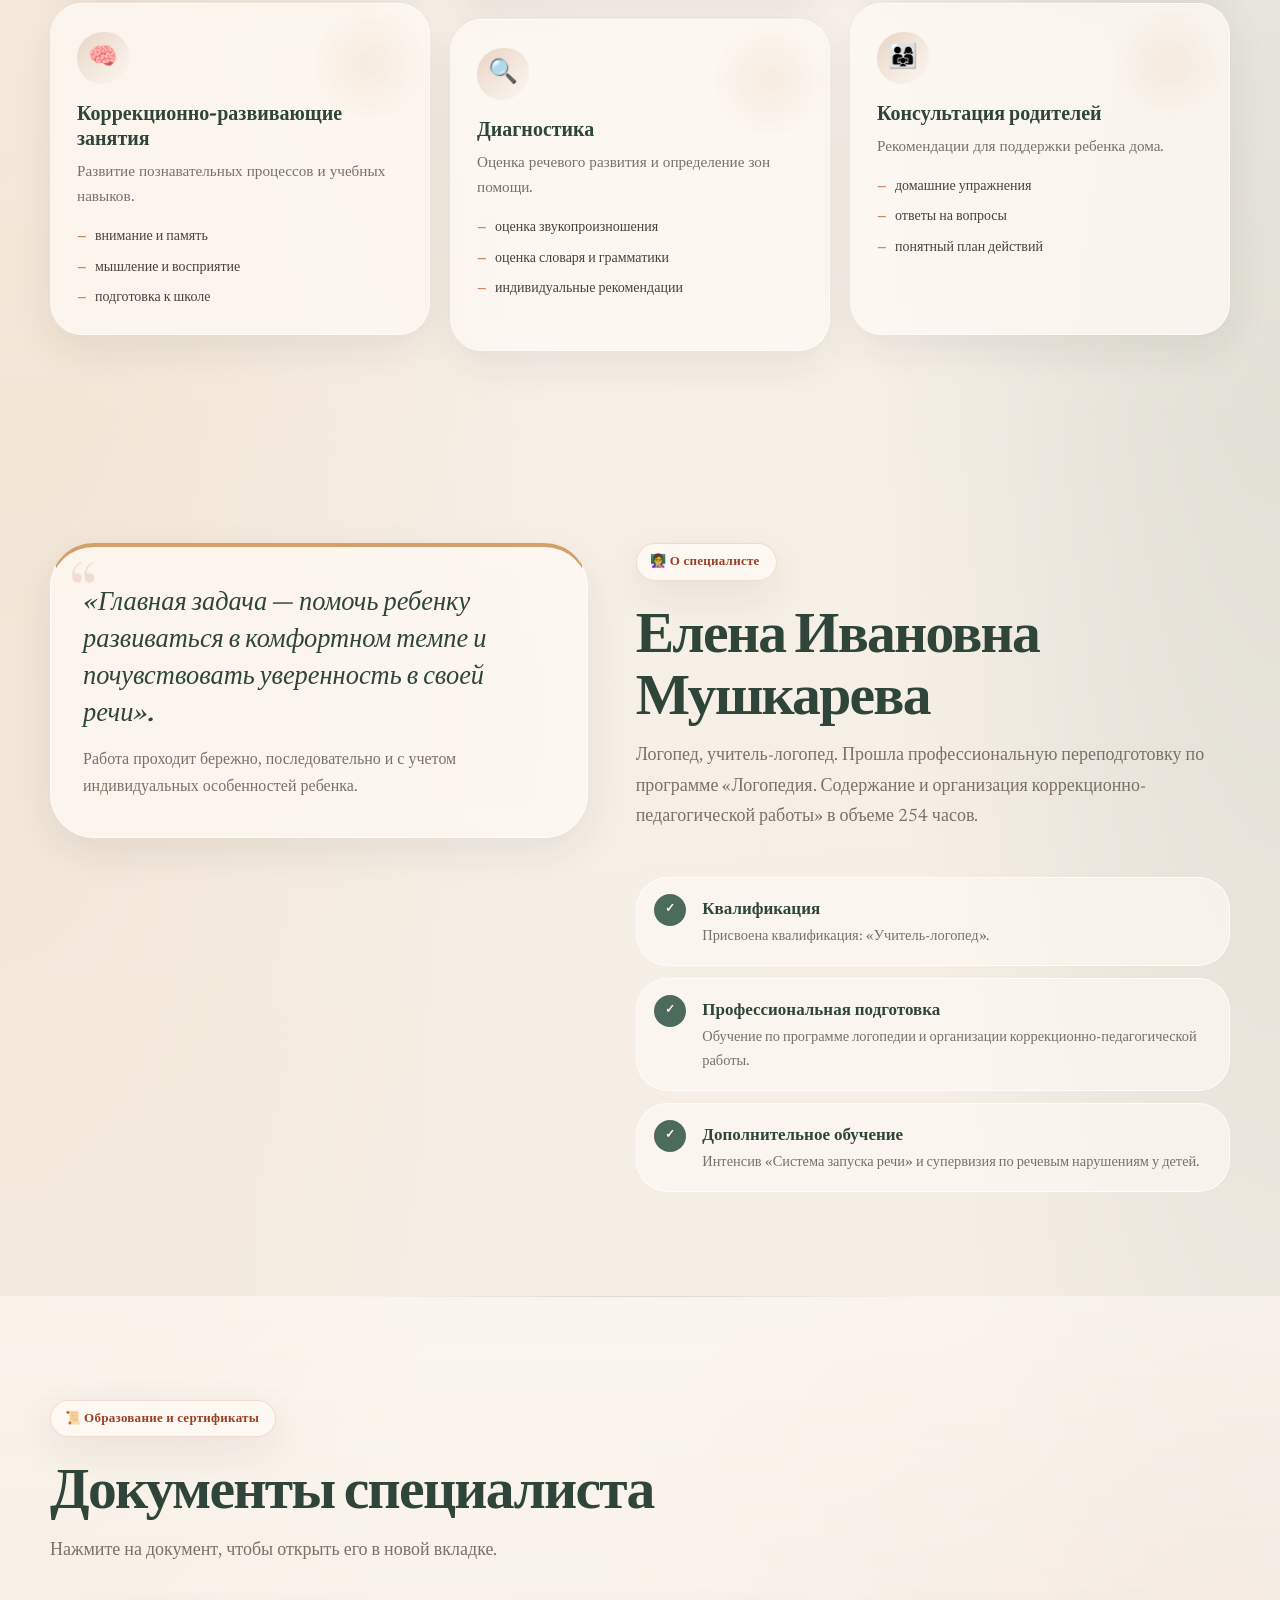
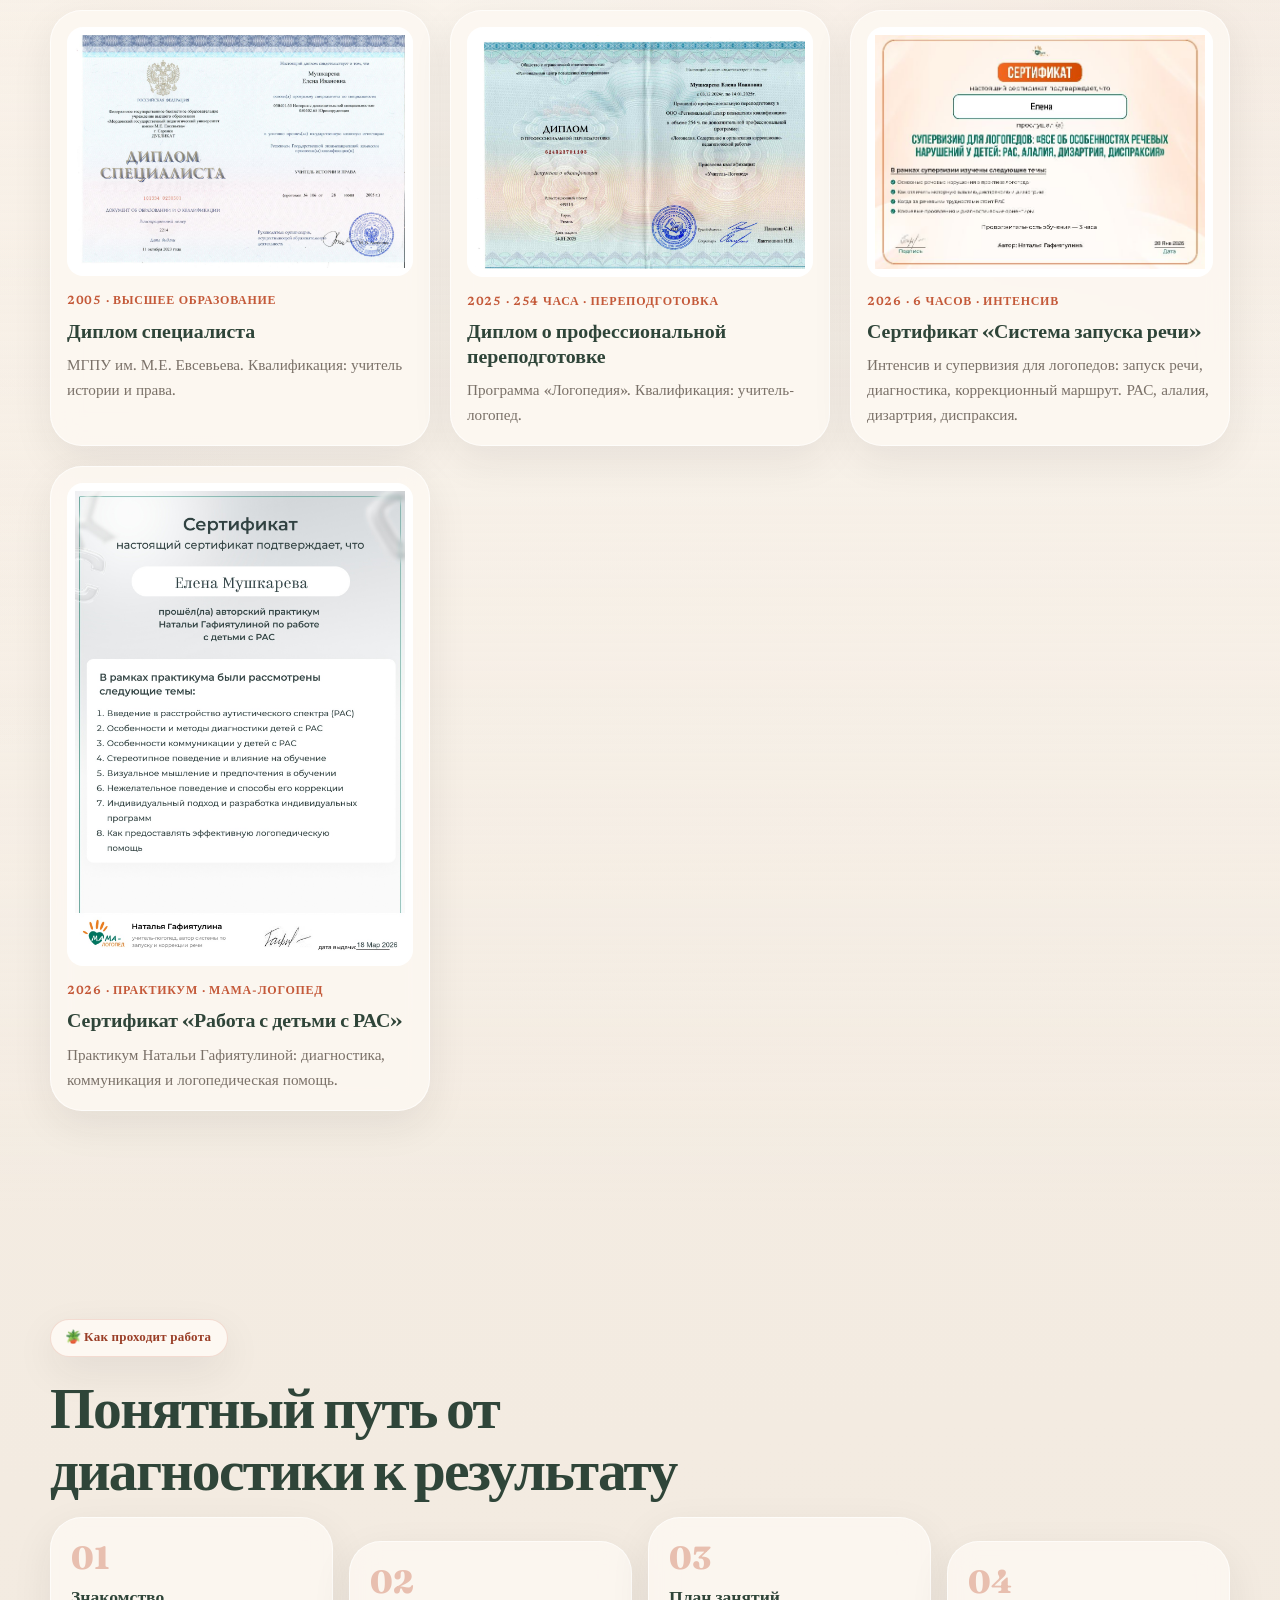
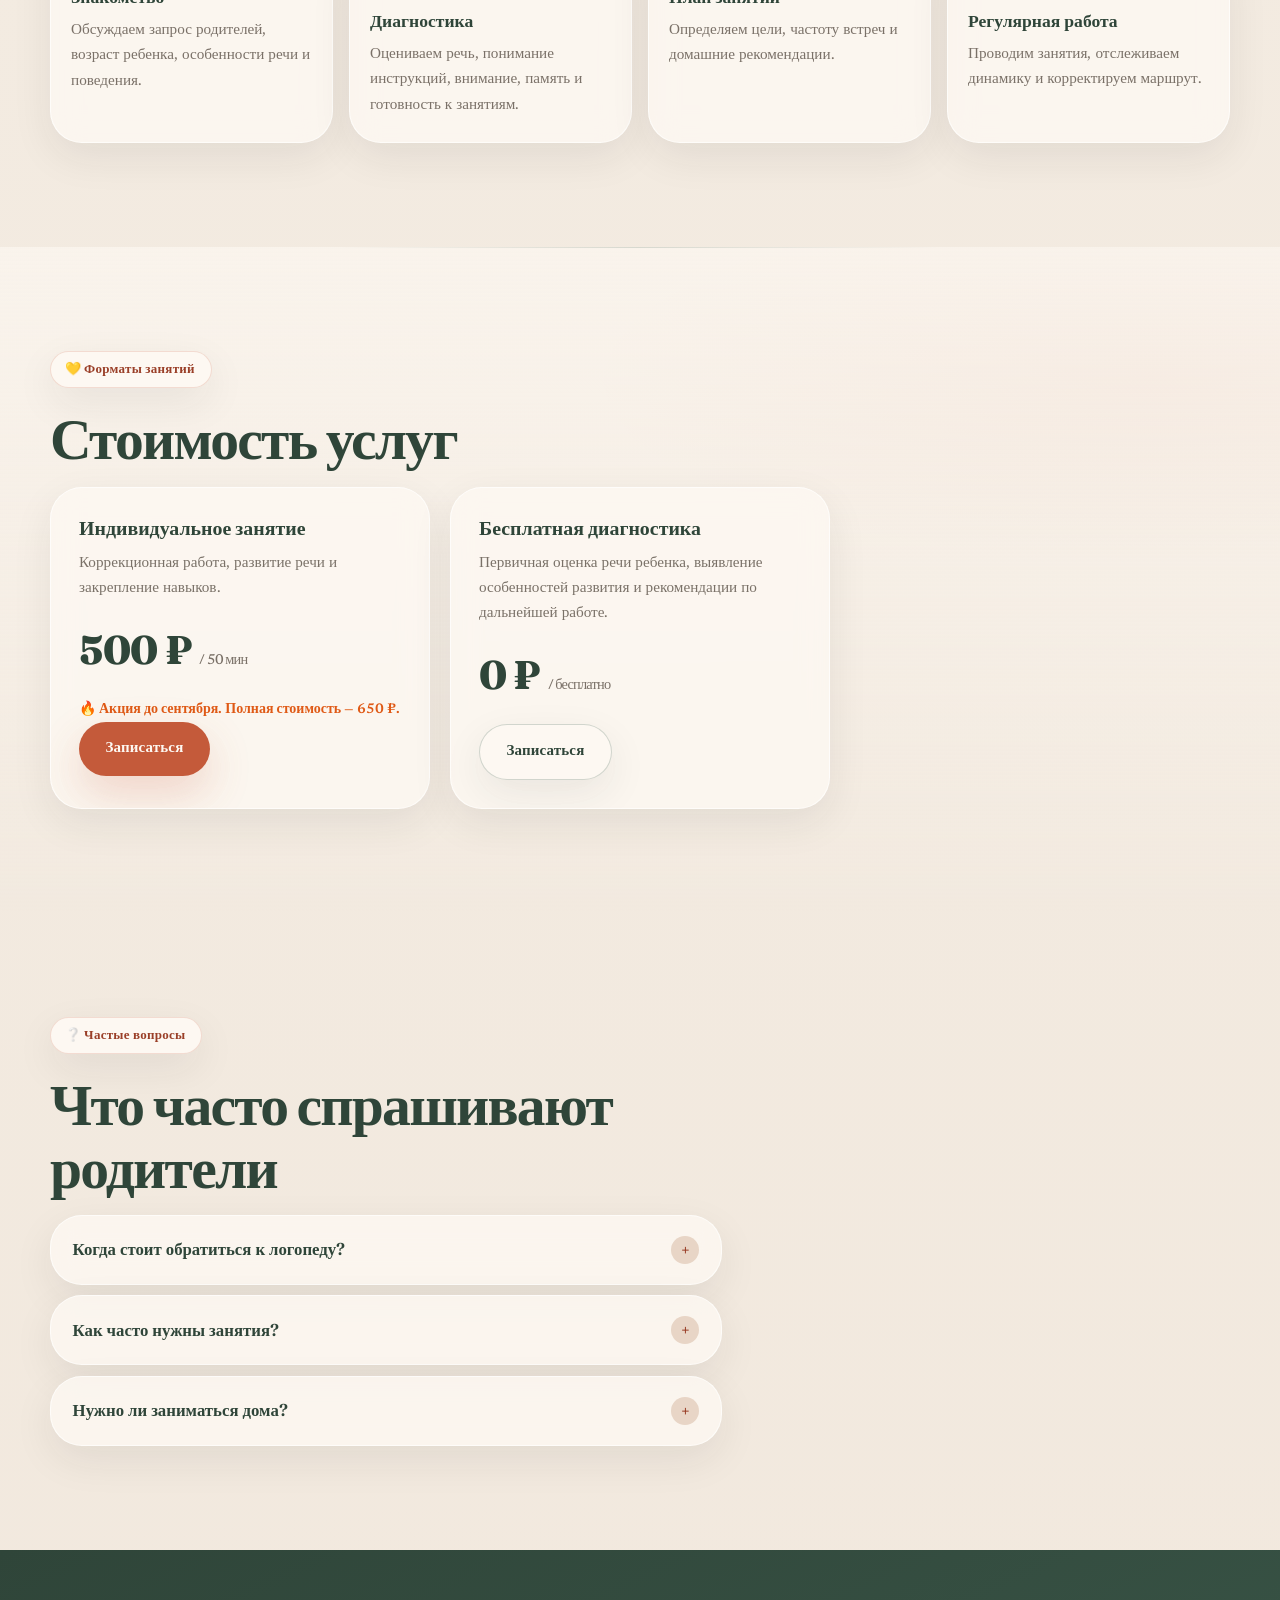
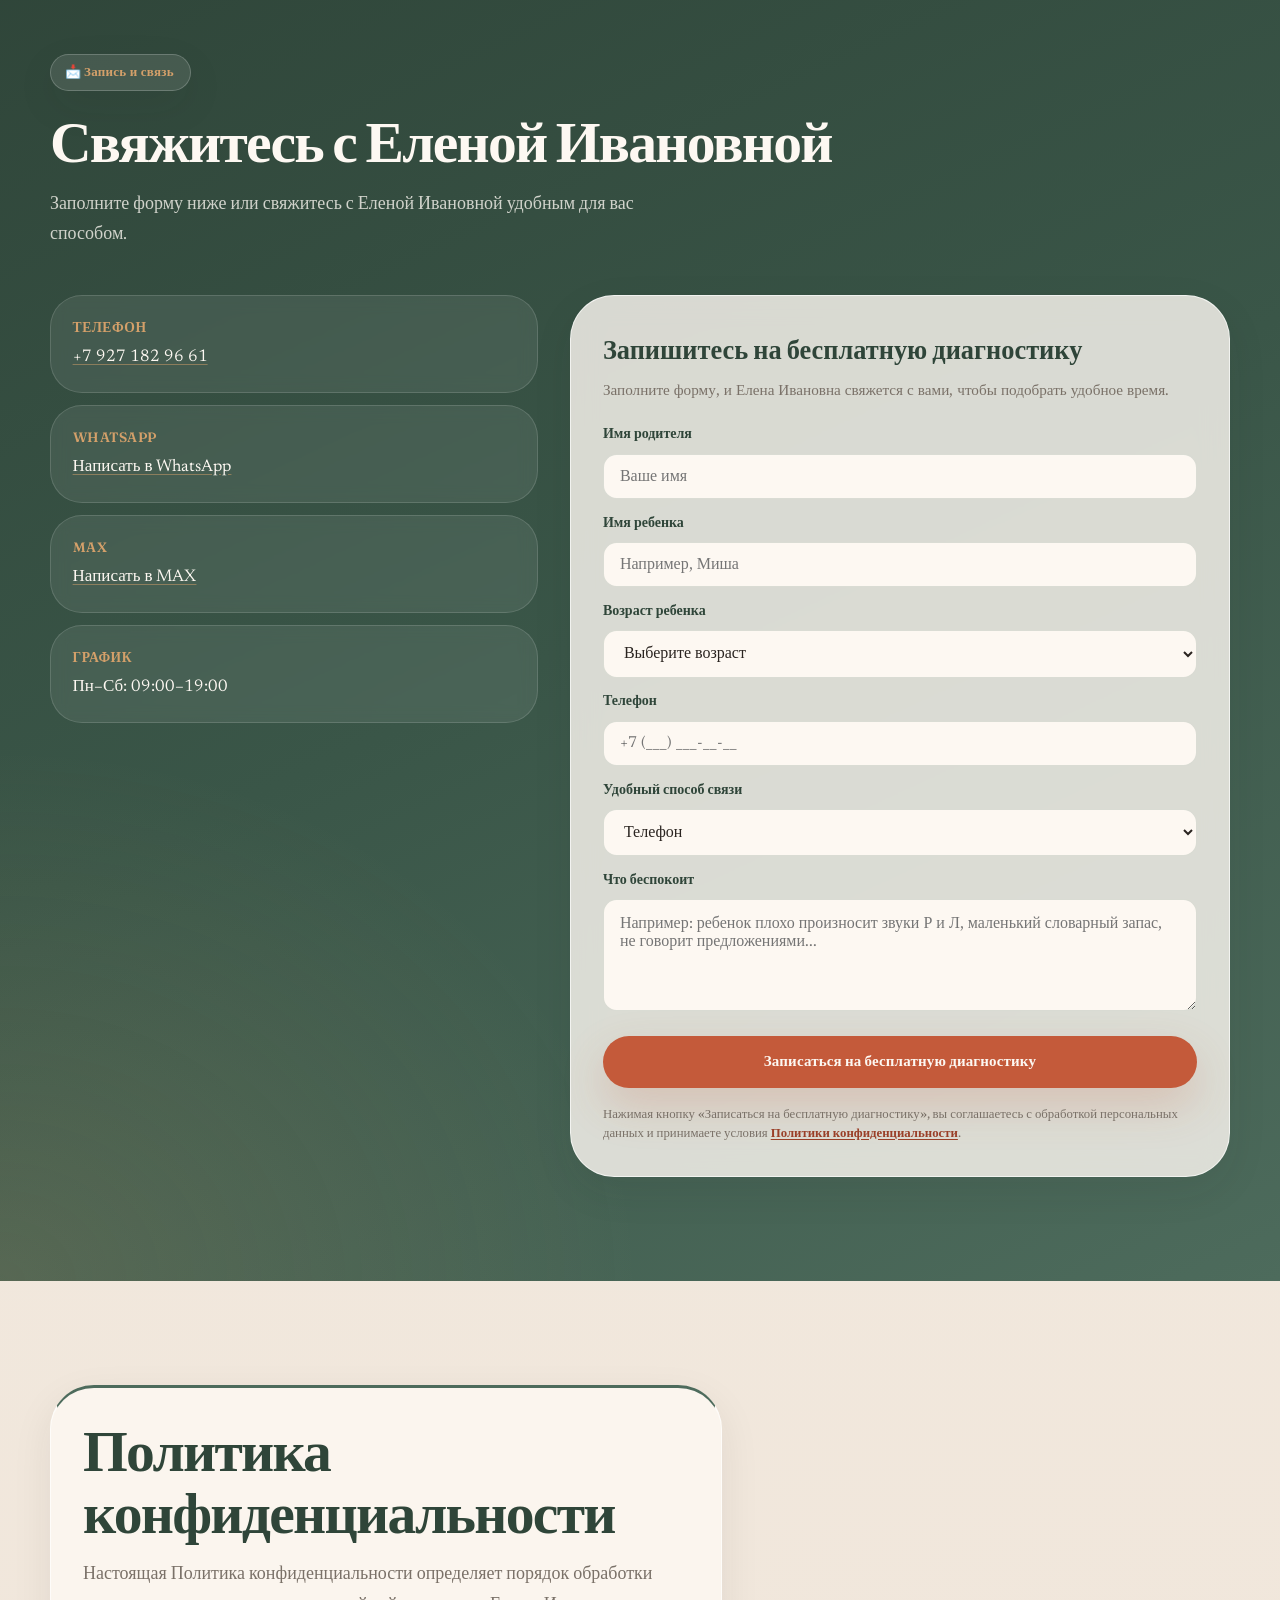
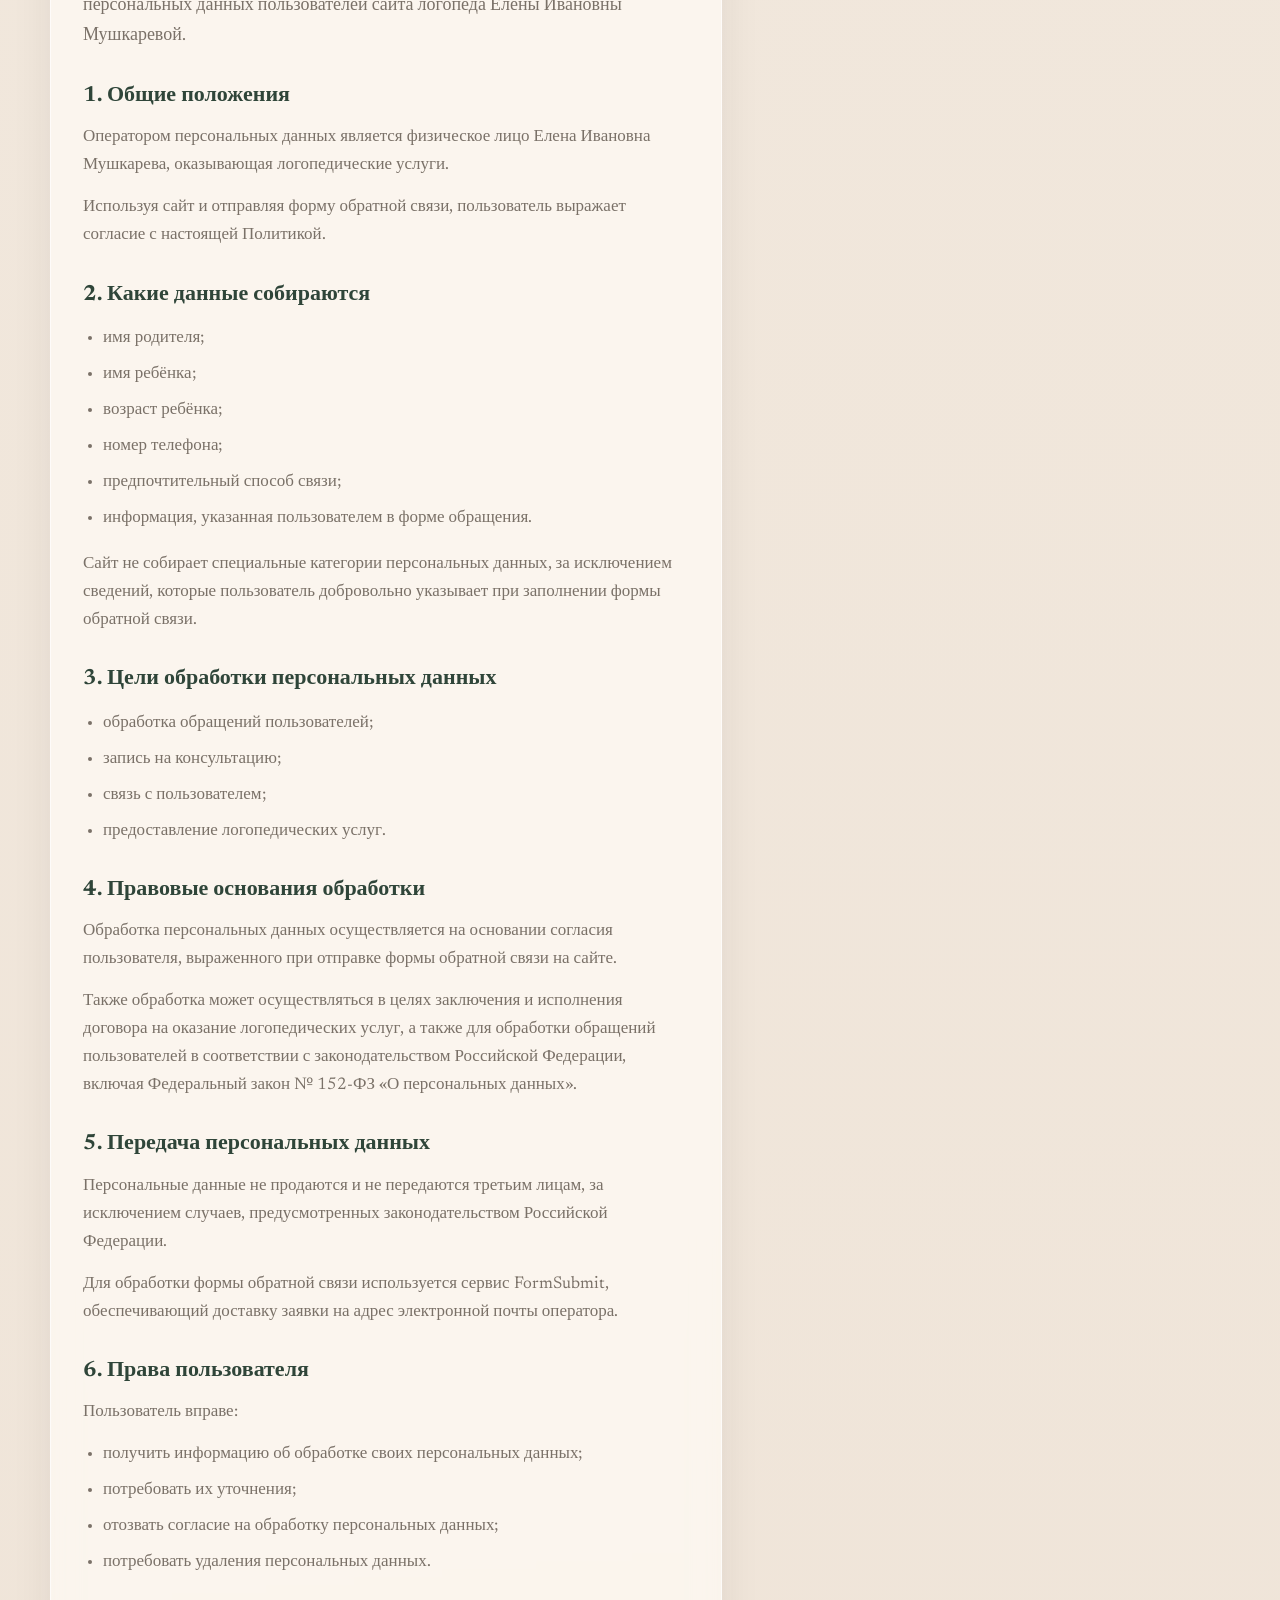
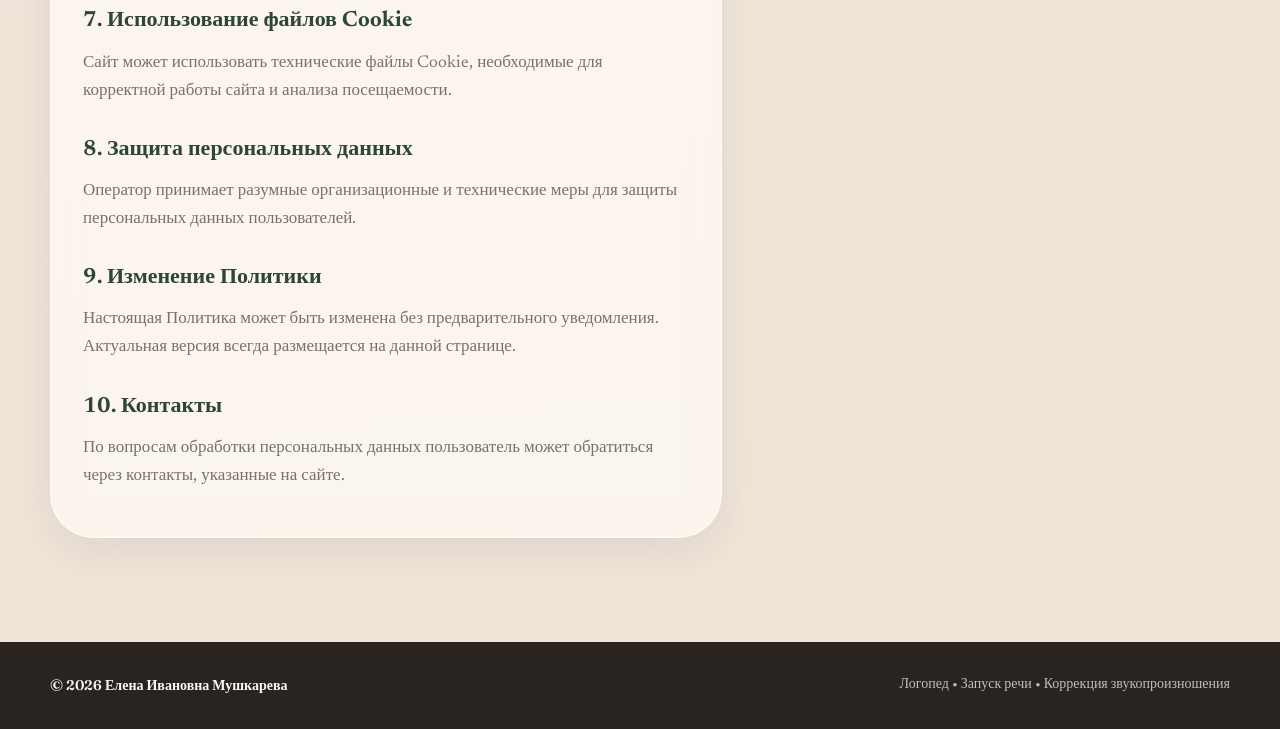
==== commit 209c3b1b: "Final favicon setup" ====
--- a/index.html
+++ b/index.html
@@ -20,6 +20,15 @@
   <meta name="twitter:title" content="Логопед Елена Мушкарева">
   <meta name="twitter:description" content="Запуск речи • Коррекция звукопроизношения • Развитие речи • Индивидуальные очные занятия">
   <meta name="twitter:image" content="https://natalialapkina.github.io/site-logoped-final/photo.jpg">
+
+  <!-- Favicon -->
+  <link rel="icon" type="image/x-icon" href="favicon.ico">
+  <link rel="icon" type="image/png" sizes="32x32" href="favicon-32x32.png">
+  <link rel="icon" type="image/png" sizes="16x16" href="favicon-16x16.png">
+  <link rel="apple-touch-icon" sizes="180x180" href="apple-touch-icon.png">
+  <link rel="manifest" href="site.webmanifest">
+  <meta name="theme-color" content="#2f4539">
+
   <link rel="preconnect" href="https://fonts.googleapis.com">
   <link rel="preconnect" href="https://fonts.gstatic.com" crossorigin>
   <link href="https://fonts.googleapis.com/css2?family=Fraunces:ital,opsz,wght@0,9..144,500;0,9..144,700;0,9..144,800;1,9..144,500&family=Newsreader:ital,opsz,wght@0,6..72,400;0,6..72,500;0,6..72,600;1,6..72,400&display=swap" rel="stylesheet">
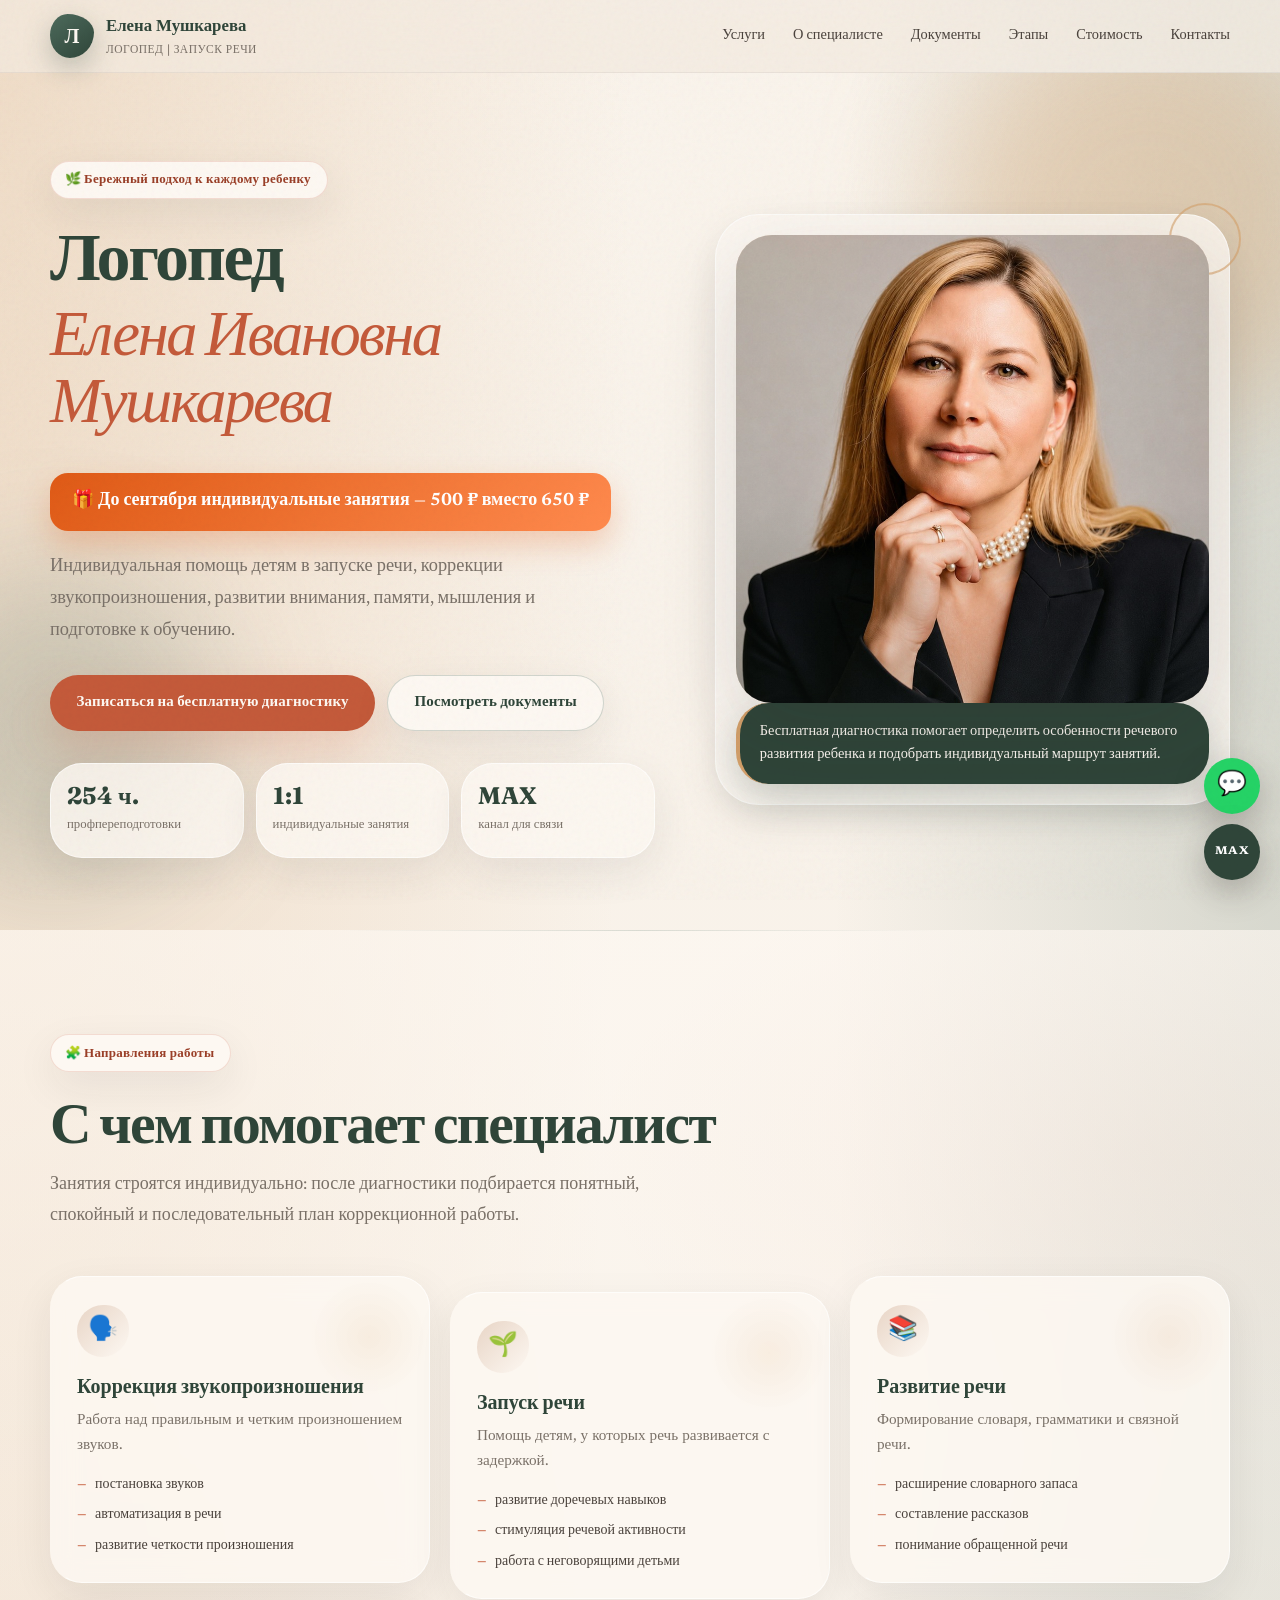
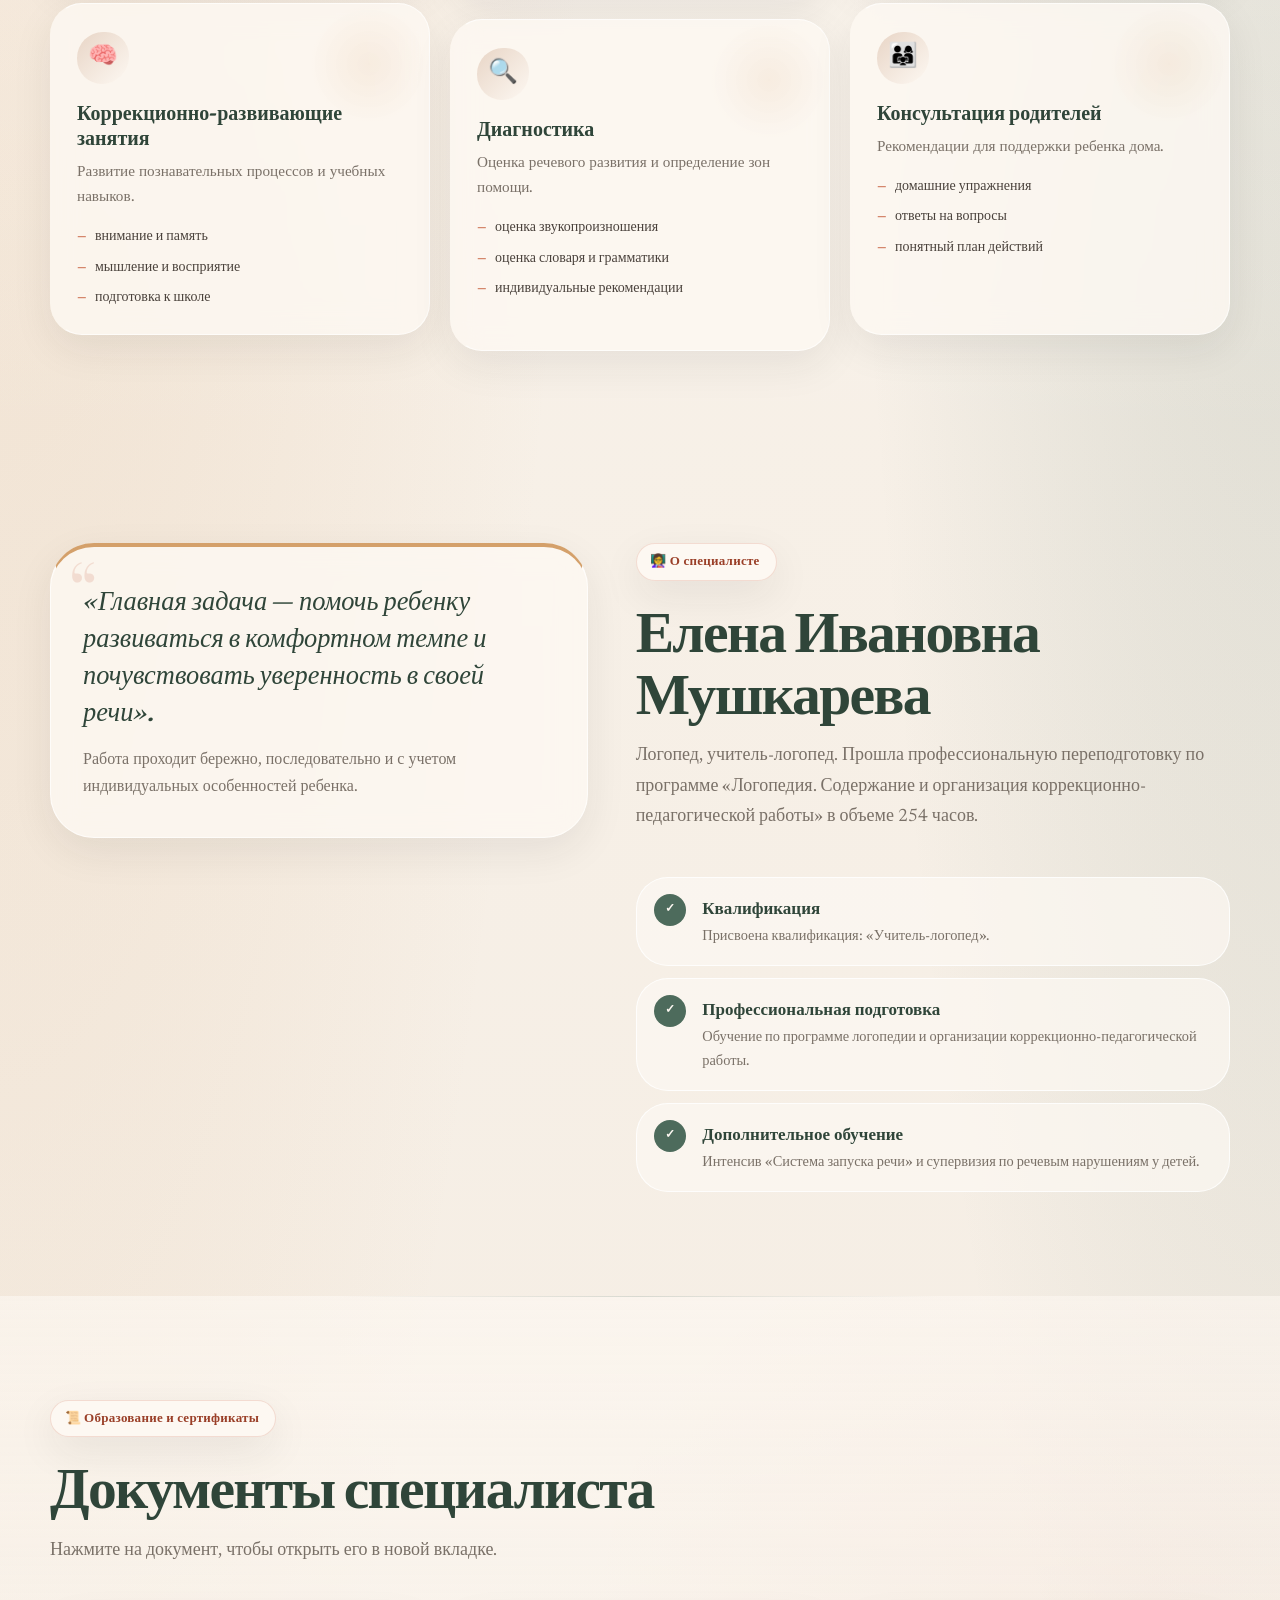
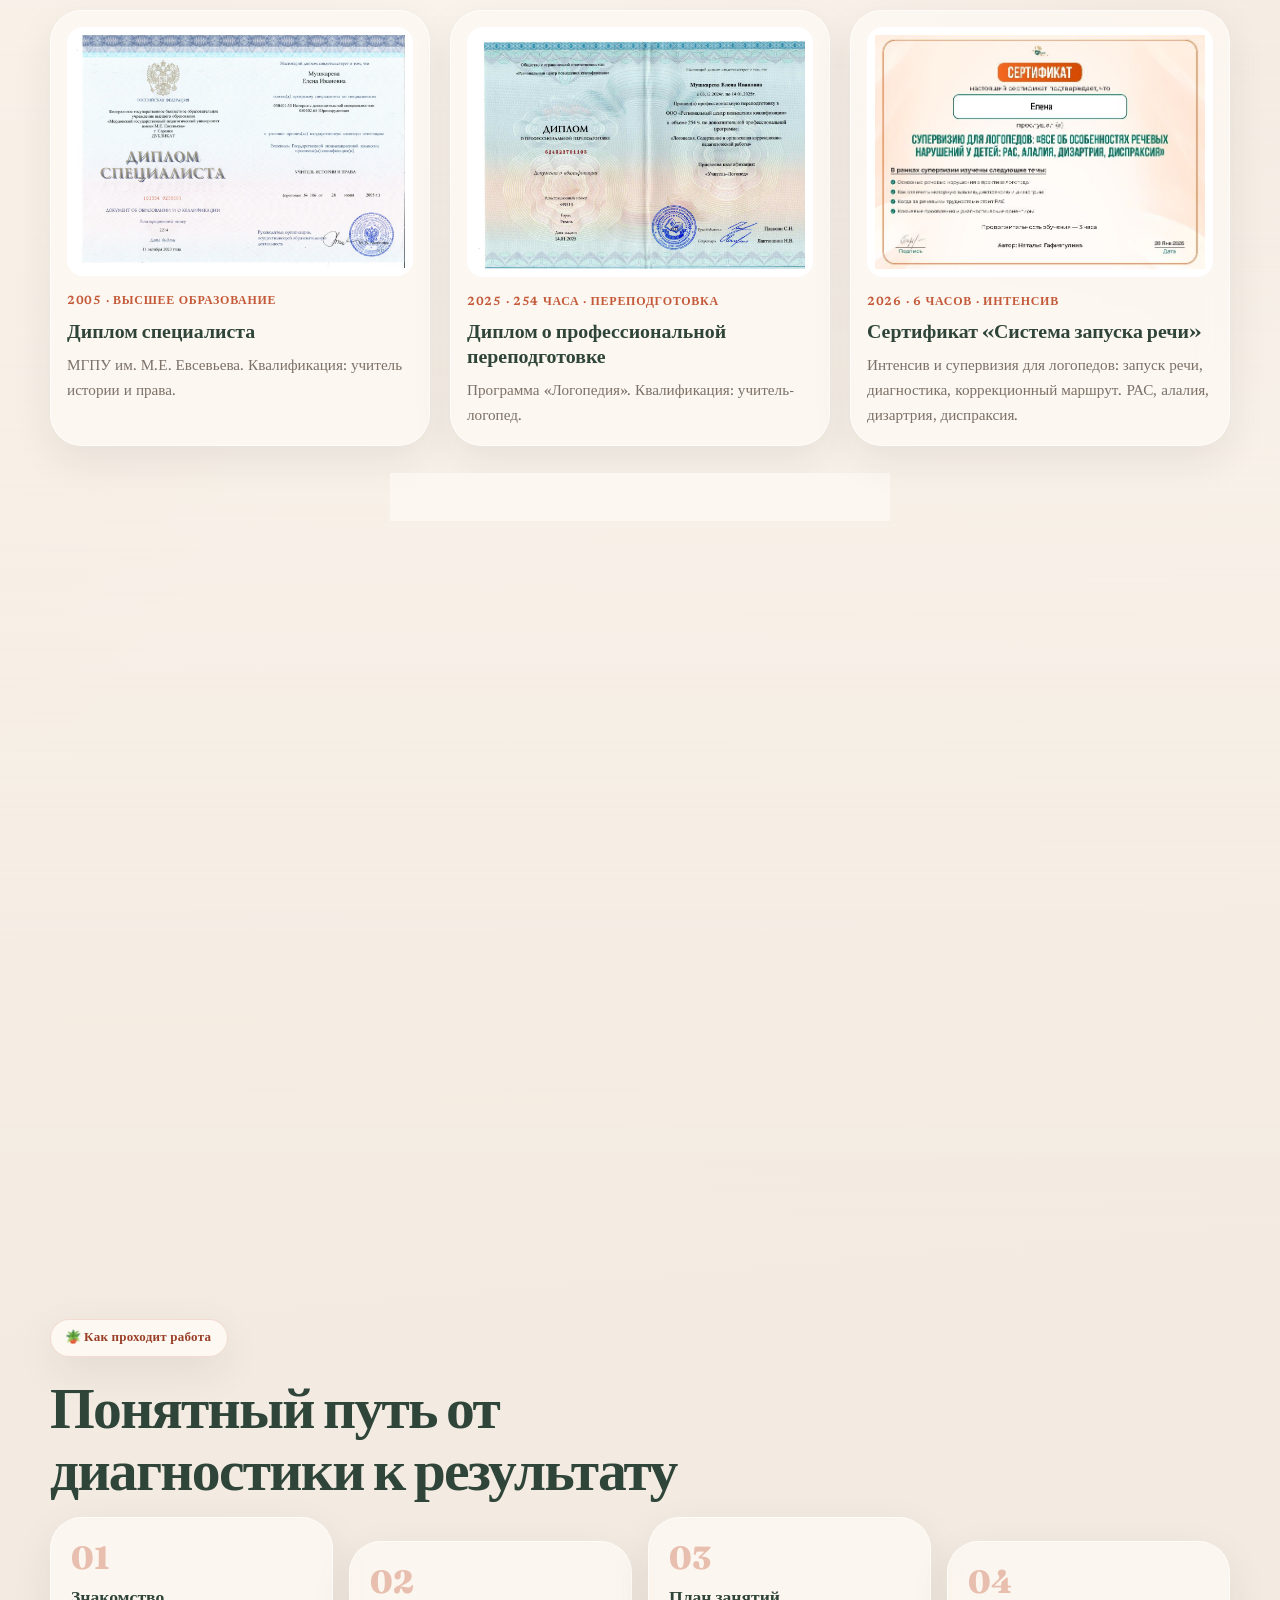
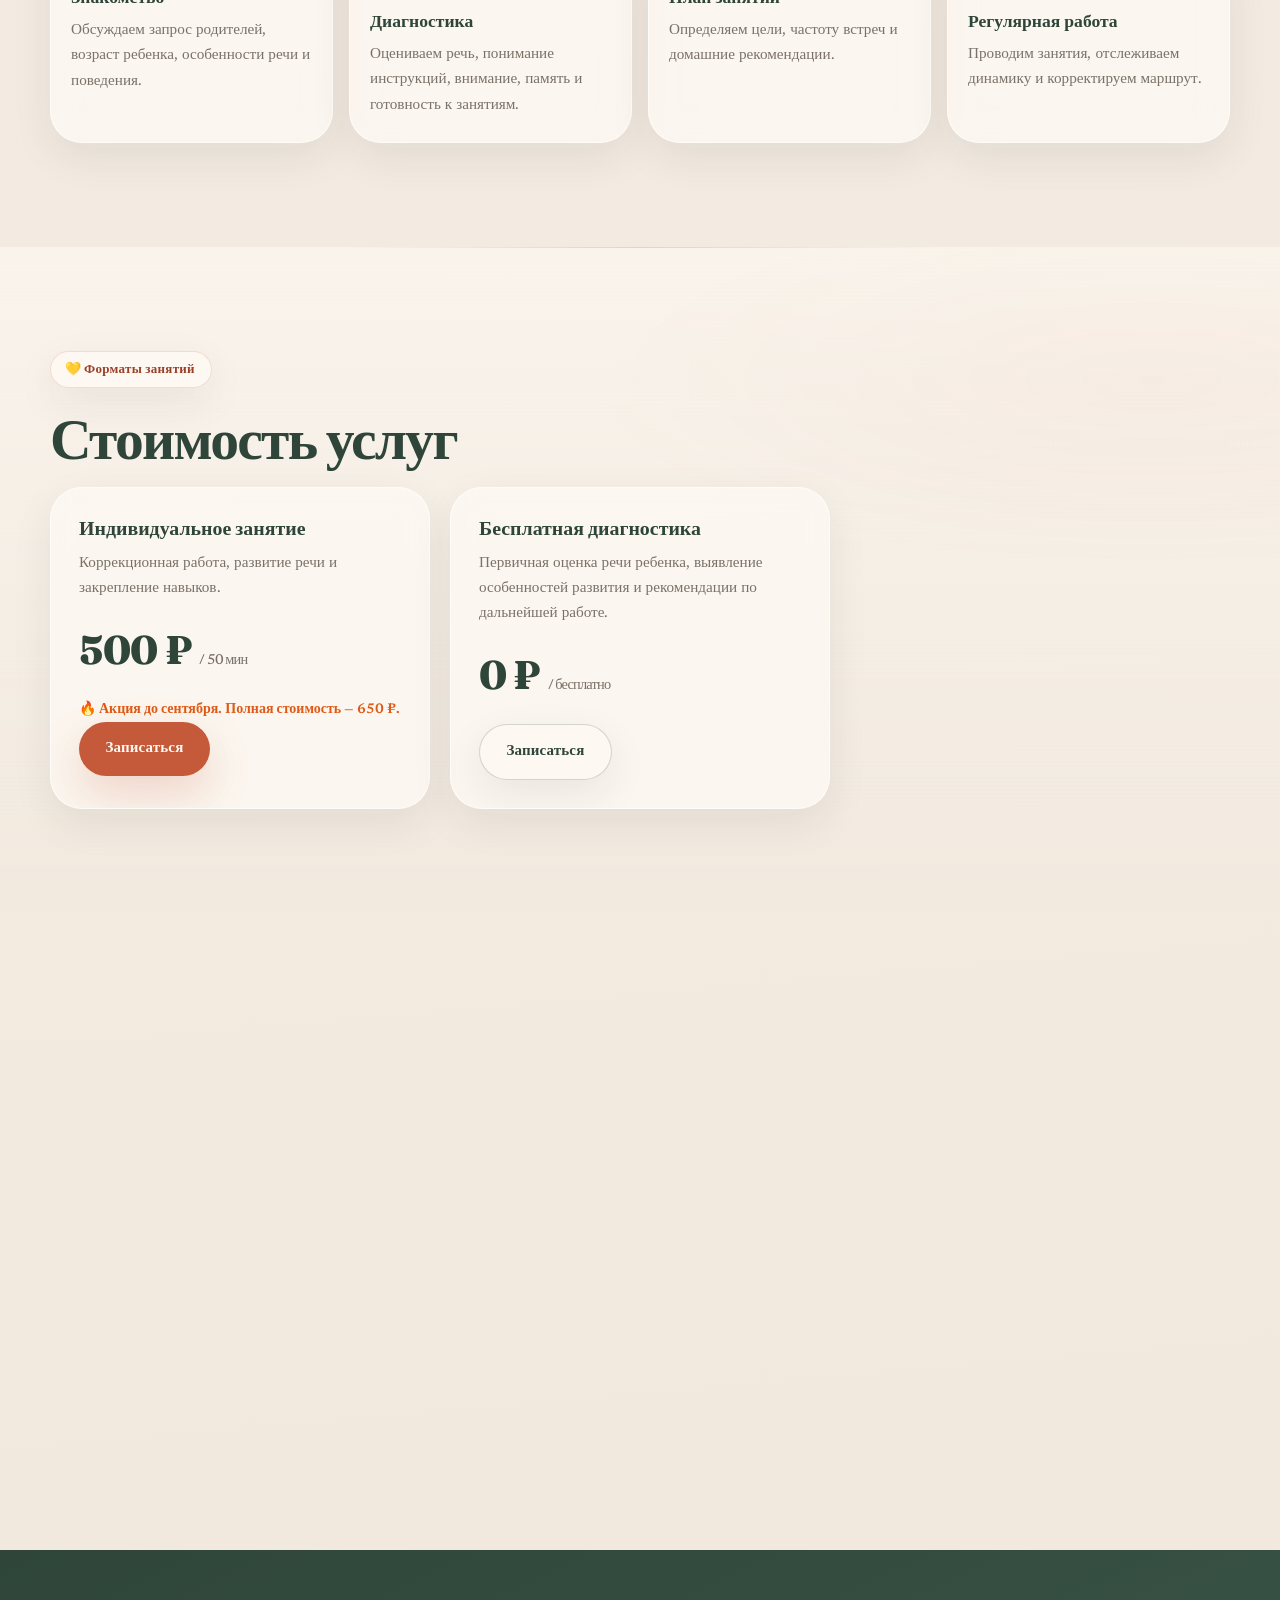
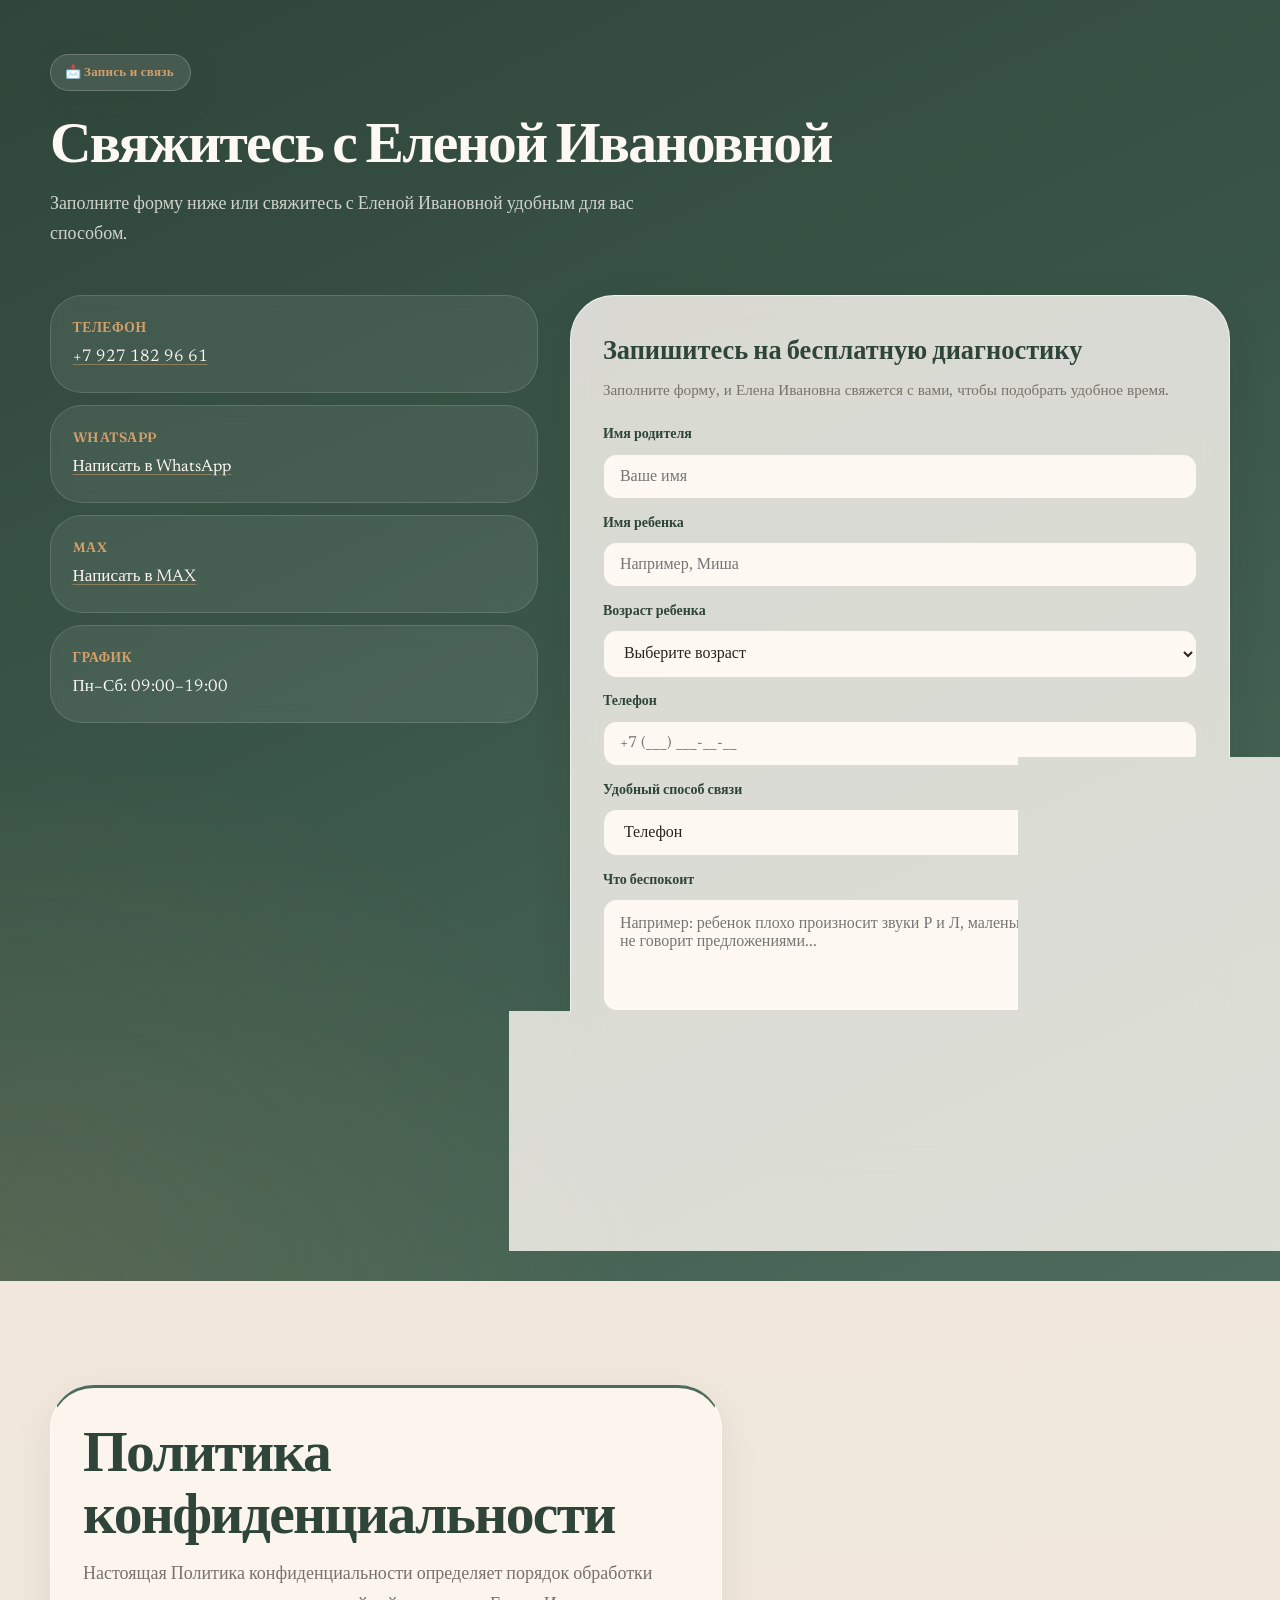
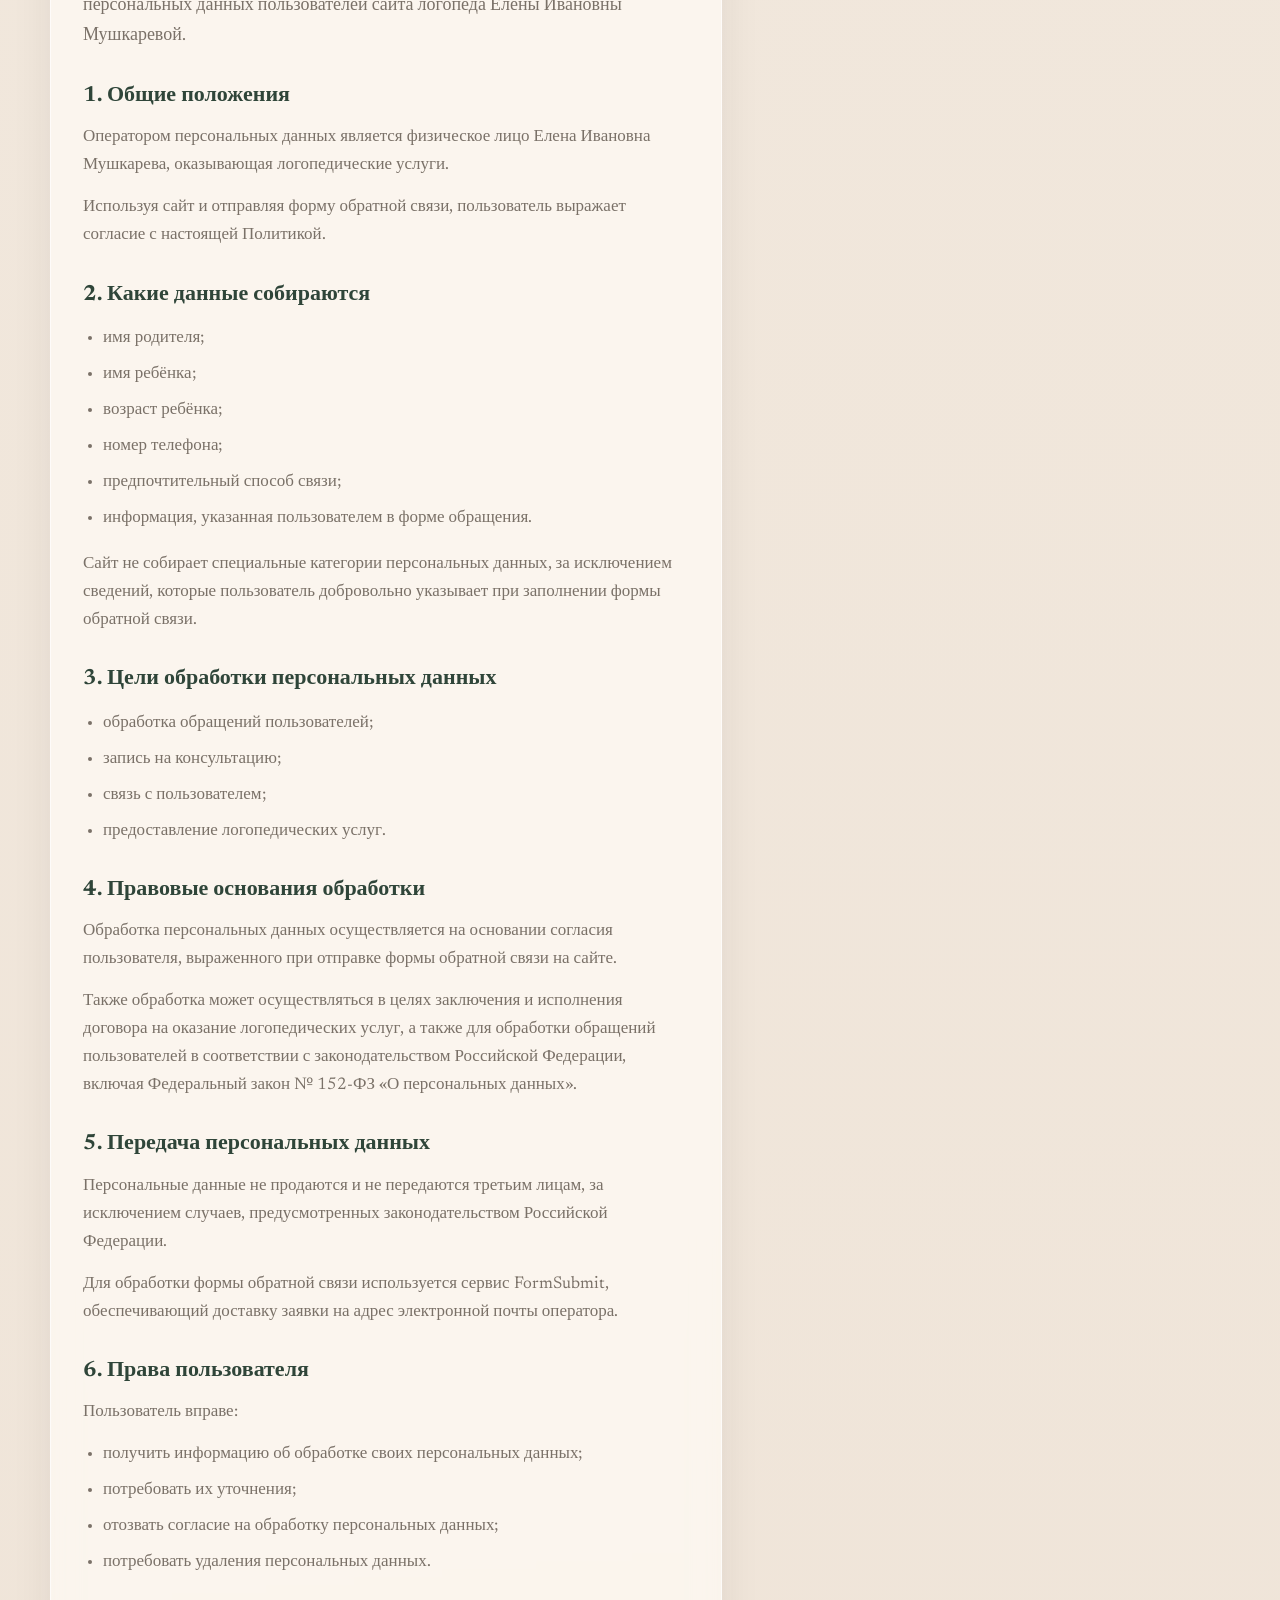
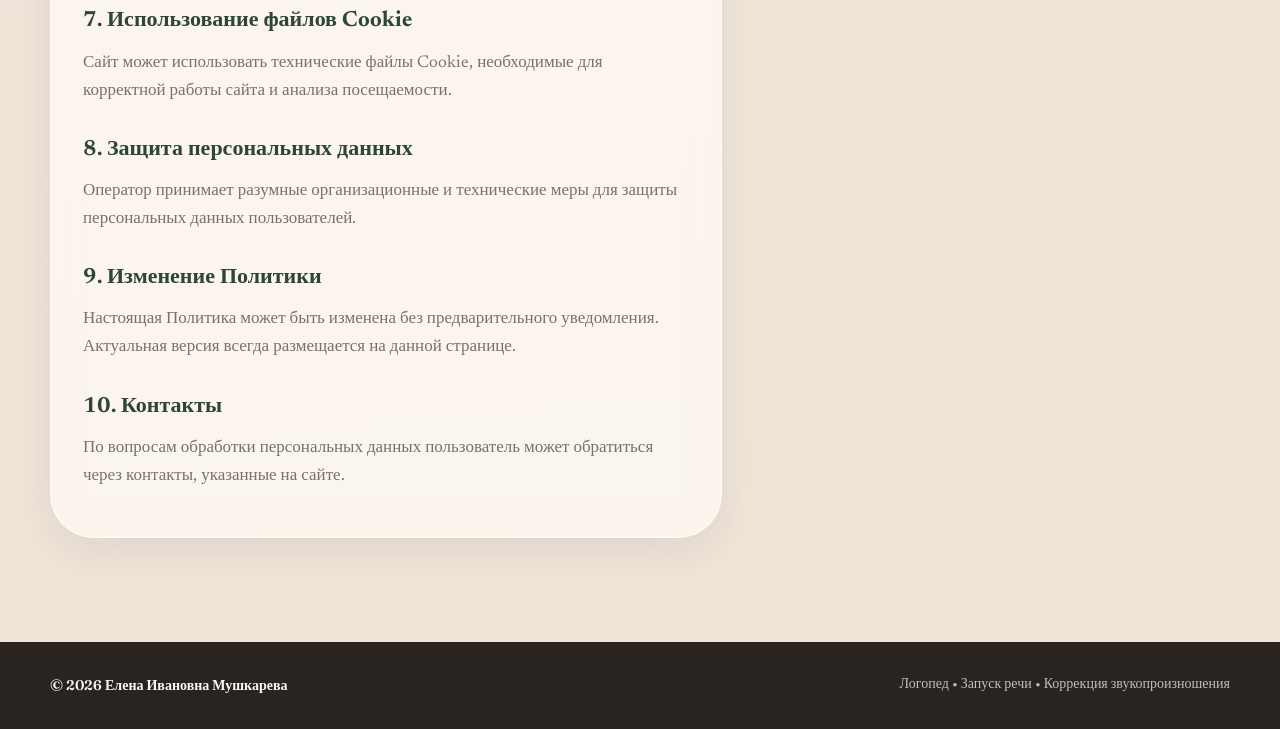
==== commit 439a0500: "Добавлена Яндекс.Метрика" ====
--- a/index.html
+++ b/index.html
@@ -33,6 +33,32 @@
   <link rel="preconnect" href="https://fonts.gstatic.com" crossorigin>
   <link href="https://fonts.googleapis.com/css2?family=Fraunces:ital,opsz,wght@0,9..144,500;0,9..144,700;0,9..144,800;1,9..144,500&family=Newsreader:ital,opsz,wght@0,6..72,400;0,6..72,500;0,6..72,600;1,6..72,400&display=swap" rel="stylesheet">
   <link rel="stylesheet" href="./styles.css">
+
+  <!-- Yandex.Metrika counter -->
+  <script type="text/javascript">
+  (function(m,e,t,r,i,k,a){
+  m[i]=m[i]||function(){(m[i].a=m[i].a||[]).push(arguments)};
+  m[i].l=1*new Date();
+  for (var j = 0; j < document.scripts.length; j++) {
+  if (document.scripts[j].src === r) { return; }
+  }
+  k=e.createElement(t),a=e.getElementsByTagName(t)[0],
+  k.async=1,k.src=r,
+  a.parentNode.insertBefore(k,a);
+  })(window, document, "script", "https://mc.yandex.ru/metrika/tag.js?id=110152791", "ym");
+
+  ym(110152791, "init", {
+  clickmap:true,
+  trackLinks:true,
+  accurateTrackBounce:true,
+  webvisor:true
+  });
+  </script>
+
+  <noscript>
+  <div><img src="https://mc.yandex.ru/watch/110152791" style="position:absolute; left:-9999px;" alt=""></div>
+  </noscript>
+  <!-- /Yandex.Metrika counter -->
 </head>
 
 <body>
